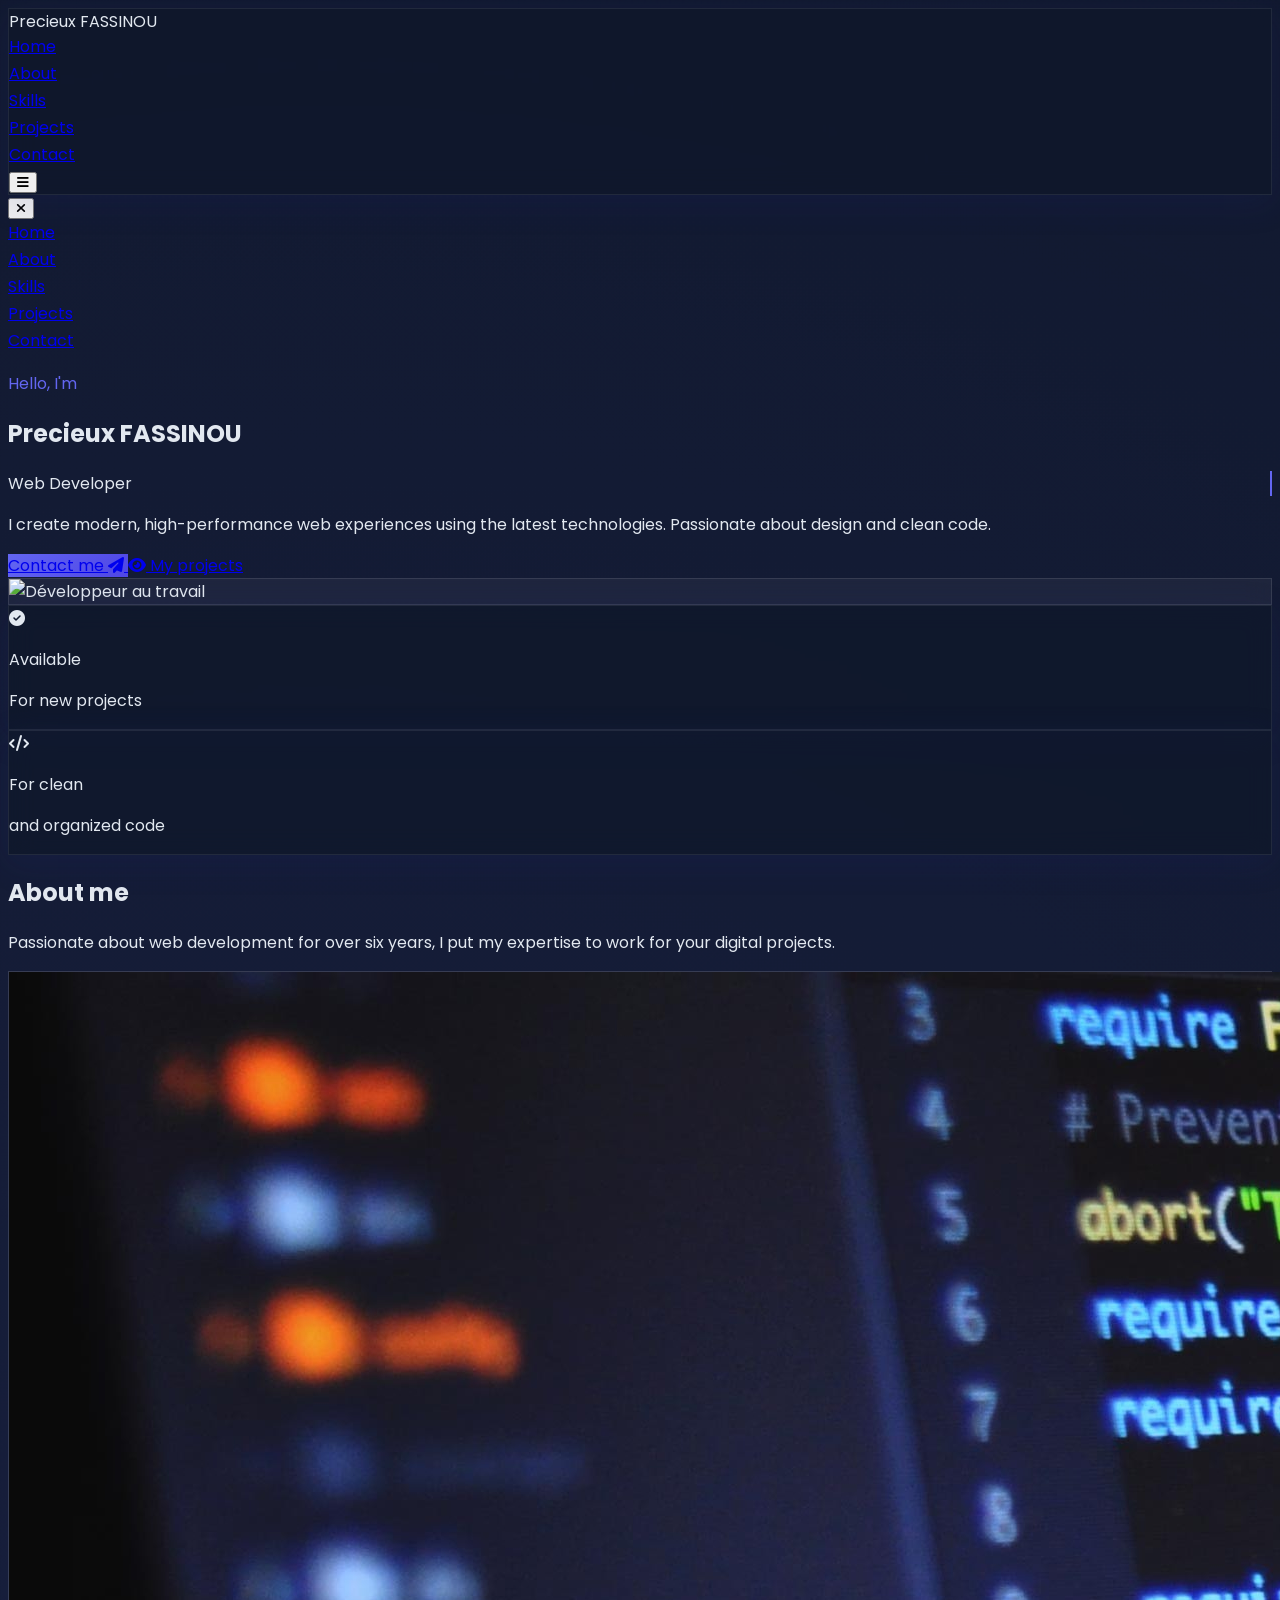
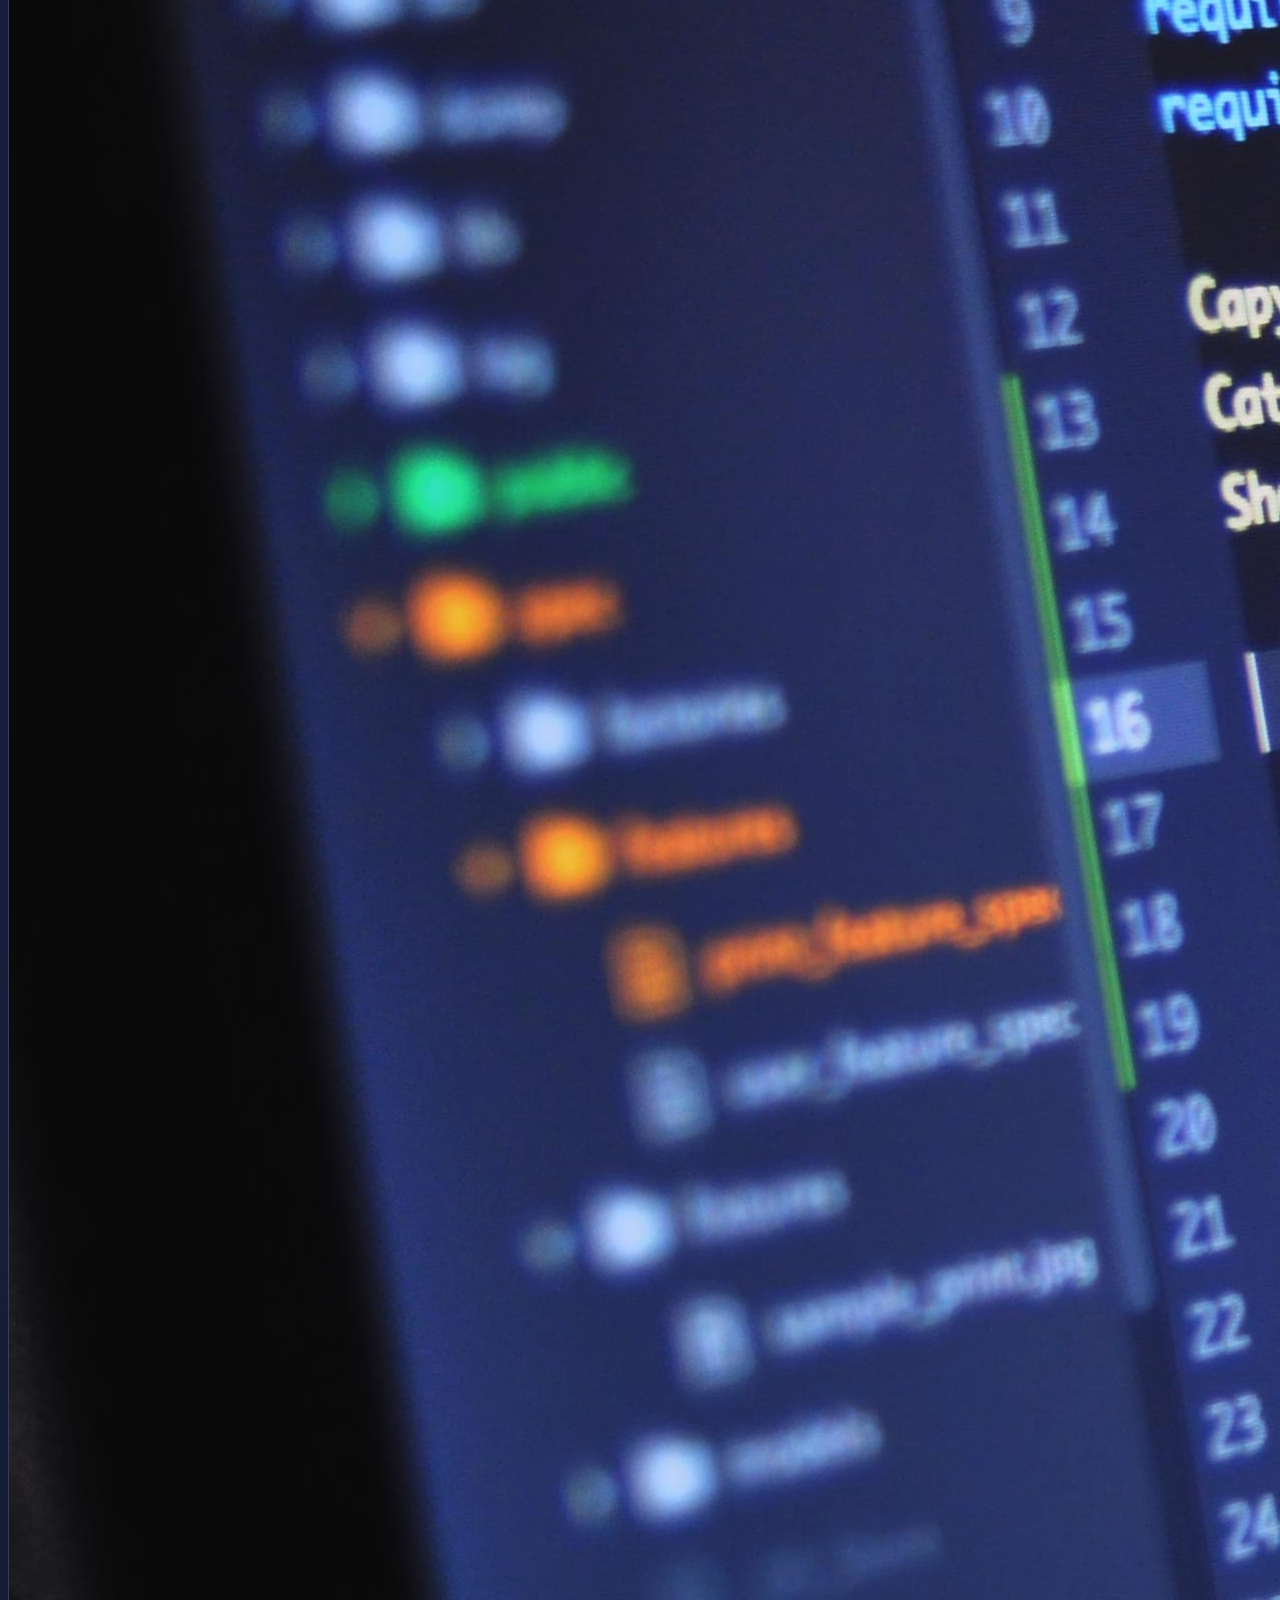
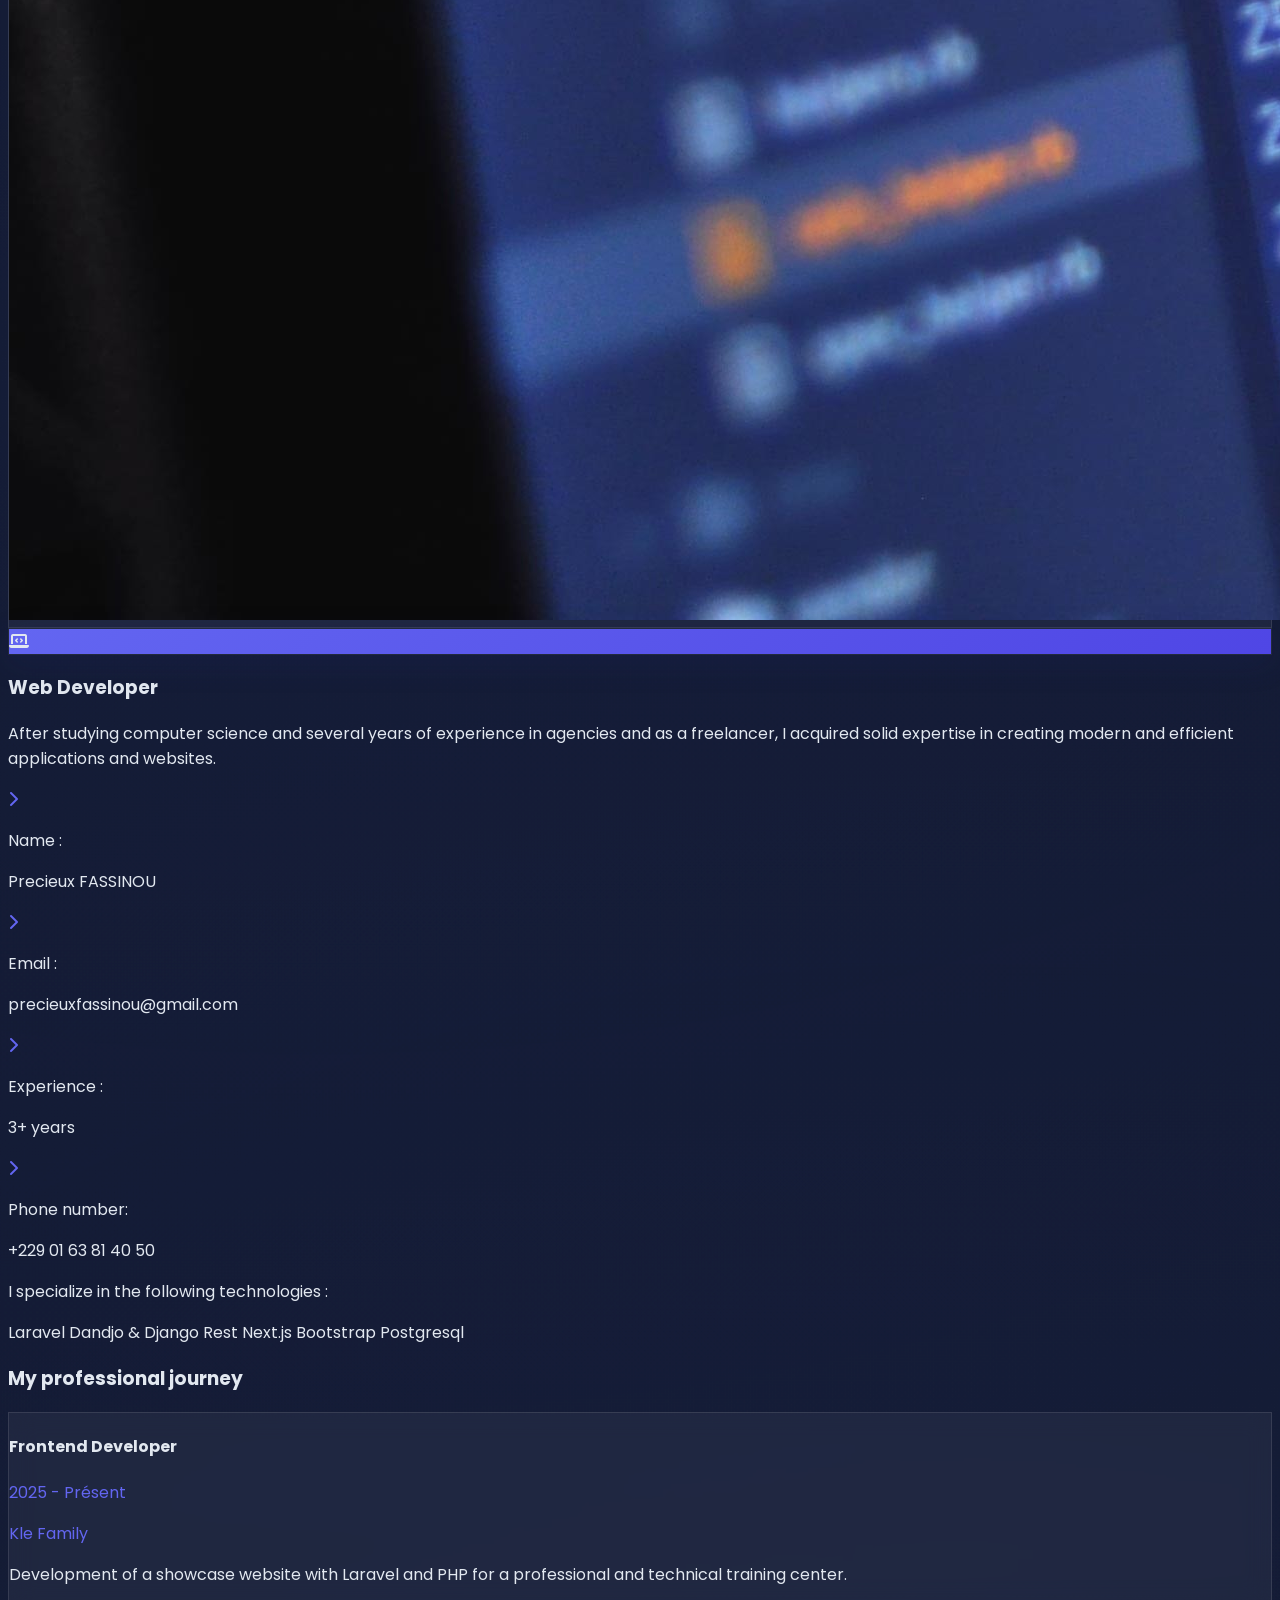
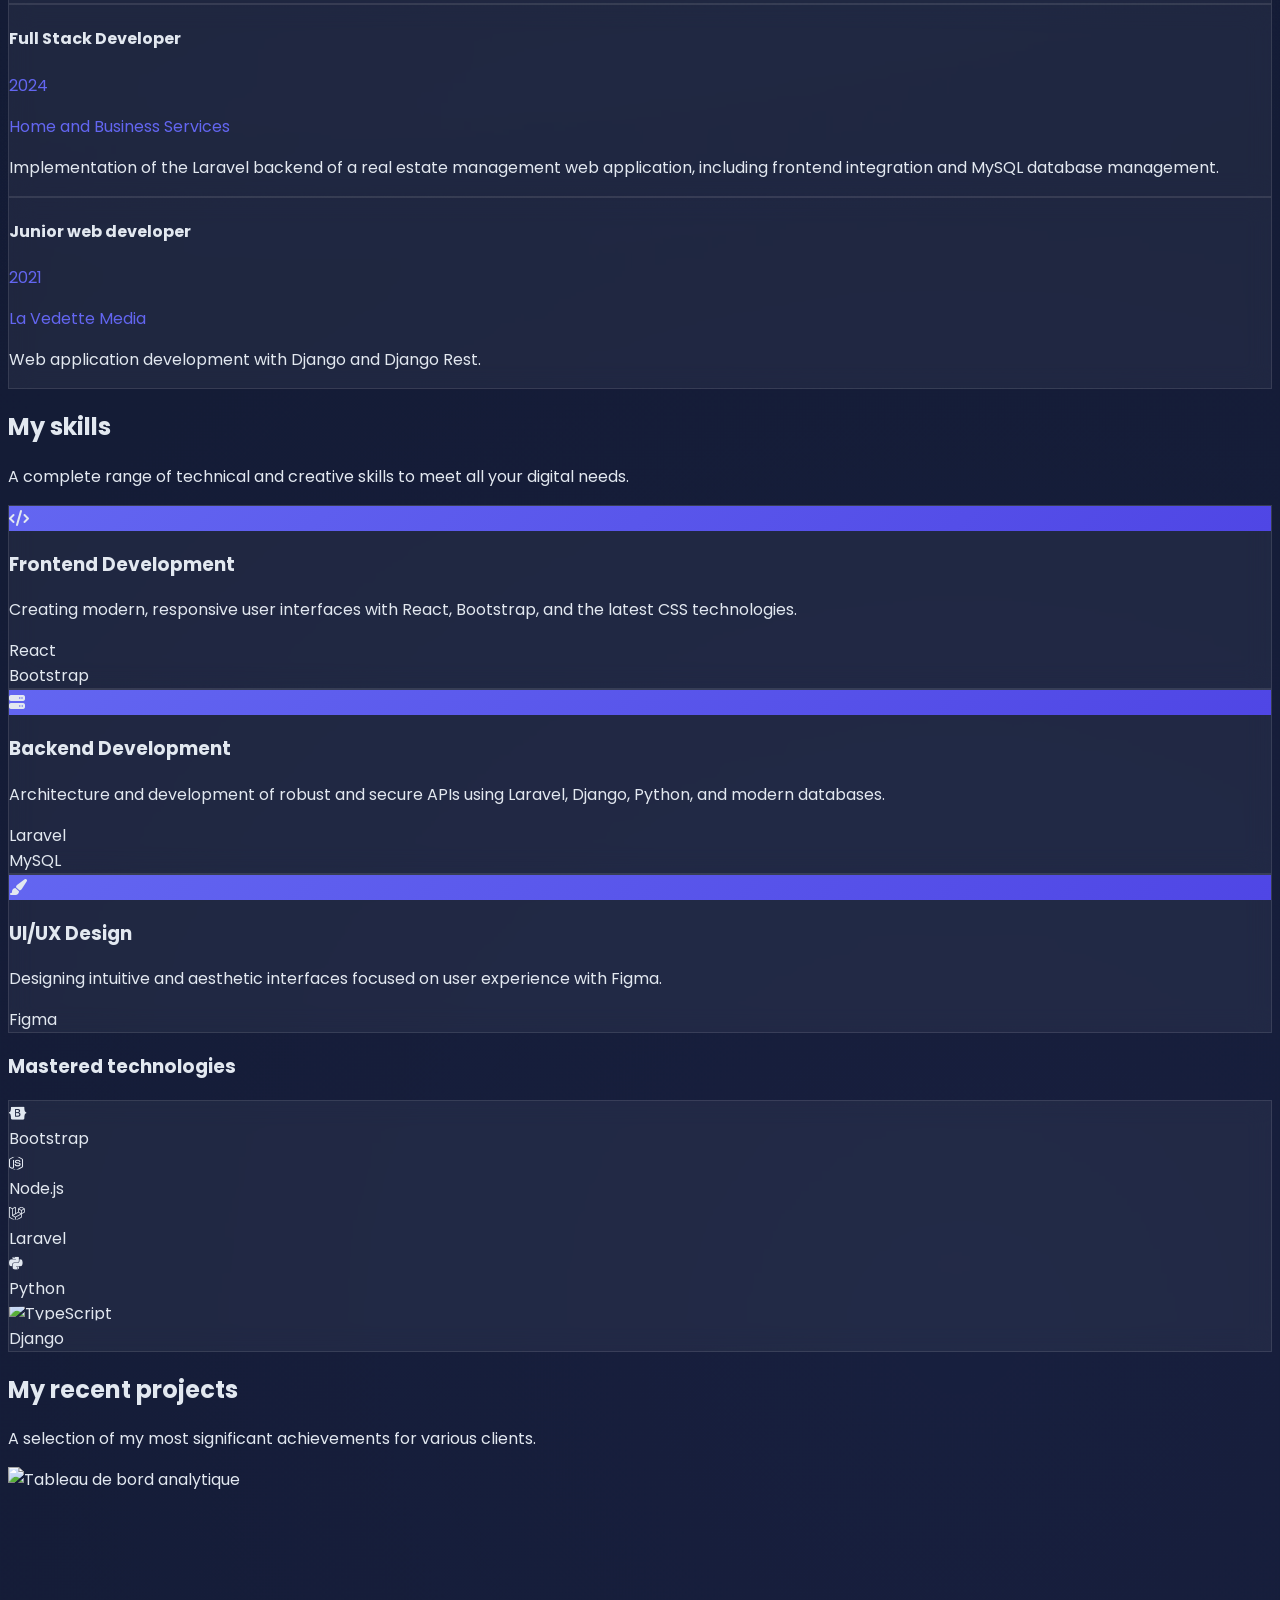
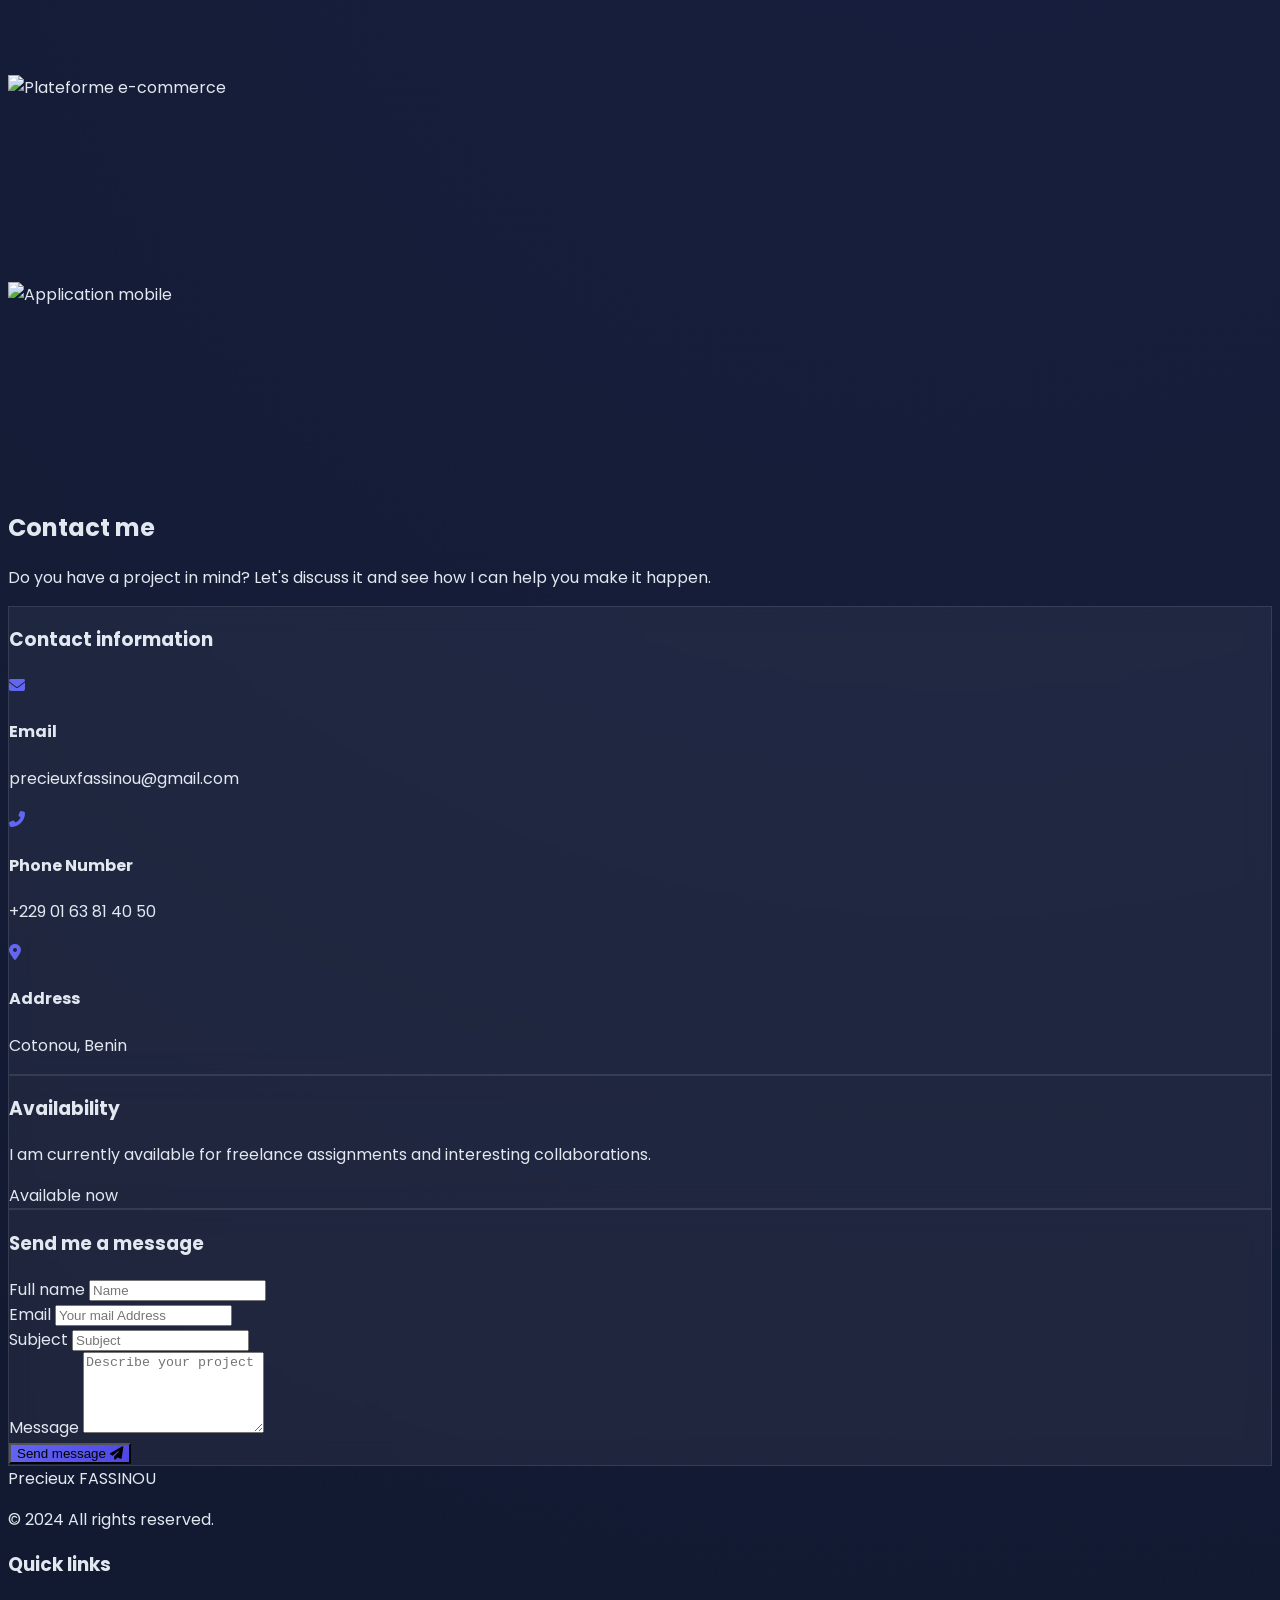
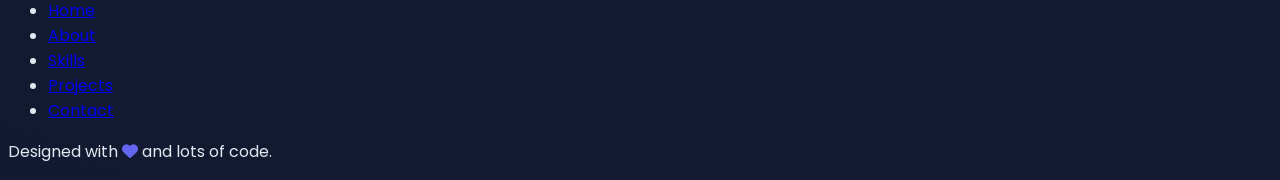
==== index.html @ 8f37247c "Update and rename portfolio.html to index.html" ====
<!DOCTYPE html>
<html lang="fr">
  <head>
    <meta charset="UTF-8" />
    <meta name="viewport" content="width=device-width, initial-scale=1.0" />
    <title>Precieux FASSINOU</title>
    <script src="https://cdn.tailwindcss.com"></script>
    <link
      rel="stylesheet"
      href="https://cdnjs.cloudflare.com/ajax/libs/font-awesome/6.4.0/css/all.min.css"
    />
    <style>
      @import url("https://fonts.googleapis.com/css2?family=Poppins:wght@300;400;500;600;700&display=swap");

      :root {
        --primary: #6366f1;
        --primary-dark: #4f46e5;
      }

      body {
        font-family: "Poppins", sans-serif;
        background-color: #0f172a;
        color: #e2e8f0;
        overflow-x: hidden;
      }

      .glass-card {
        background: rgba(15, 23, 42, 0.7);
        backdrop-filter: blur(12px);
        -webkit-backdrop-filter: blur(12px);
        border: 1px solid rgba(255, 255, 255, 0.08);
        box-shadow: 0 8px 32px 0 rgba(31, 38, 135, 0.15);
      }

      .glass-card-light {
        background: rgba(255, 255, 255, 0.05);
        backdrop-filter: blur(12px);
        -webkit-backdrop-filter: blur(12px);
        border: 1px solid rgba(255, 255, 255, 0.1);
      }

      .primary-gradient {
        background: linear-gradient(
          135deg,
          var(--primary) 0%,
          var(--primary-dark) 100%
        );
      }

      .text-primary {
        color: var(--primary);
      }

      .bg-primary {
        background-color: var(--primary);
      }

      .border-primary {
        border-color: var(--primary);
      }

      .hover\:bg-primary:hover {
        background-color: var(--primary);
      }

      .tech-bg {
        background-image: radial-gradient(
            circle at 25% 25%,
            rgba(99, 102, 241, 0.1) 0%,
            transparent 50%
          ),
          radial-gradient(
            circle at 75% 75%,
            rgba(99, 102, 241, 0.1) 0%,
            transparent 50%
          );
        background-size: 100% 100%;
      }

      .nav-link::after {
        content: "";
        display: block;
        width: 0;
        height: 2px;
        background: var(--primary);
        transition: width 0.3s;
      }

      .nav-link:hover::after {
        width: 100%;
      }

      .hexagon {
        clip-path: polygon(
          50% 0%,
          100% 25%,
          100% 75%,
          50% 100%,
          0% 75%,
          0% 25%
        );
      }

      .skill-card:hover {
        transform: translateY(-5px);
        box-shadow: 0 20px 25px -5px rgba(0, 0, 0, 0.1),
          0 10px 10px -5px rgba(0, 0, 0, 0.04);
      }

      .project-card:hover .project-overlay {
        opacity: 1;
        transform: translateY(0);
      }

      .project-overlay {
        opacity: 0;
        transform: translateY(20px);
        transition: all 0.3s ease;
      }

      .timeline-item::before {
        content: "";
        position: absolute;
        left: -32px;
        top: 0;
        width: 16px;
        height: 16px;
        border-radius: 50%;
        background: var(--primary);
        border: 3px solid #1e293b;
      }

      .timeline::before {
        content: "";
        position: absolute;
        left: -24px;
        top: 0;
        height: 100%;
        width: 2px;
        background: #334155;
      }

      .floating {
        animation: floating 6s ease-in-out infinite;
      }

      @keyframes floating {
        0%,
        100% {
          transform: translateY(0);
        }
        50% {
          transform: translateY(-15px);
        }
      }

      .typewriter {
        overflow: hidden;
        border-right: 2px solid var(--primary);
        white-space: nowrap;
        animation: typing 3.5s steps(30, end),
          blink-caret 0.75s step-end infinite;
      }

      @keyframes typing {
        from {
          width: 0;
        }
        to {
          width: 100%;
        }
      }

      @keyframes blink-caret {
        from,
        to {
          border-color: transparent;
        }
        50% {
          border-color: var(--primary);
        }
      }
    </style>
  </head>
  <body class="min-h-screen tech-bg">
    <!-- Header -->
    <header class="fixed w-full z-50">
      <nav class="glass-card py-4 px-6">
        <div class="max-w-7xl mx-auto flex justify-between items-center">
          <div class="flex items-center space-x-2">
            <span class="text-2xl font-bold text-white">Precieux FASSINOU</span>
          </div>

          <div class="hidden md:flex space-x-8">
            <a href="#home" class="nav-link text-gray-300 font-medium">Home</a>
            <a href="#about" class="nav-link text-gray-300 font-medium"
              >About</a
            >
            <a href="#skills" class="nav-link text-gray-300 font-medium"
              >Skills</a
            >
            <a href="#projects" class="nav-link text-gray-300 font-medium"
              >Projects</a
            >
            <a href="#contact" class="nav-link text-gray-300 font-medium"
              >Contact</a
            >
          </div>

          <!-- Mobile menu button -->
          <div class="md:hidden flex items-center">
            <button
              id="mobile-menu-button"
              class="text-white focus:outline-none"
            >
              <i class="fas fa-bars text-2xl"></i>
            </button>
          </div>
        </div>
      </nav>

      <!-- Mobile menu -->
      <div
        id="mobile-menu"
        class="fixed inset-y-0 right-0 w-64 bg-gray-900 z-50 transform translate-x-full transition-transform duration-300 ease-in-out md:hidden"
      >
        <div class="flex justify-end p-4">
          <button
            id="mobile-close-button"
            class="text-white focus:outline-none"
          >
            <i class="fas fa-times text-2xl"></i>
          </button>
        </div>
        <nav class="flex flex-col items-center space-y-8 py-8">
          <a href="#home" class="nav-link text-gray-300 font-medium text-xl"
            >Home</a
          >
          <a href="#about" class="nav-link text-gray-300 font-medium text-xl"
            >About</a
          >
          <a href="#skills" class="nav-link text-gray-300 font-medium text-xl"
            >Skills</a
          >
          <a href="#projects" class="nav-link text-gray-300 font-medium text-xl"
            >Projects</a
          >
          <a href="#contact" class="nav-link text-gray-300 font-medium text-xl"
            >Contact</a
          >
        </nav>
      </div>
    </header>

    <!-- Hero Section -->
    <section id="home" class="min-h-screen flex items-center pt-20 pb-16 px-6">
      <div class="max-w-7xl mx-auto grid md:grid-cols-2 gap-12 items-center">
        <div class="space-y-6 text-center md:text-left">
          <p class="text-primary font-medium">Hello, I'm</p>
          <h1
            class="text-4xl md:text-5xl lg:text-6xl font-bold text-white leading-tight"
          >
            Precieux FASSINOU
          </h1>
          <div
            class="typewriter text-2xl md:text-3xl text-gray-300 mb-6 mx-auto md:mx-0"
          >
            Web Developer
          </div>
          <p class="text-lg text-gray-400">
            I create modern, high-performance web experiences using the latest
            technologies. Passionate about design and clean code.
          </p>
          <div
            class="flex flex-wrap justify-center md:justify-start gap-4 pt-4"
          >
            <a
              href="#contact"
              class="px-8 py-3 rounded-full primary-gradient text-white font-medium shadow-lg hover:shadow-xl transition duration-300 flex items-center"
            >
              <span>Contact me</span>
              <i class="fas fa-paper-plane ml-2"></i>
            </a>
            <a
              href="#projects"
              class="px-8 py-3 rounded-full bg-transparent text-white border border-gray-600 font-medium hover:border-primary transition duration-300 flex items-center"
            >
              <i class="fas fa-eye mr-2"></i>
              <span>My projects</span>
            </a>
          </div>
        </div>

        <div class="relative hidden md:block">
          <div class="glass-card-light rounded-2xl p-4 floating">
            <img
              src="https://images.unsplash.com/photo-1571171637578-41bc2dd41cd2?ixlib=rb-4.0.3&ixid=M3wxMjA3fDB8MHxwaG90by1wYWdlfHx8fGVufDB8fHx8fA%3D%3D&auto=format&fit=crop&w=1470&q=80"
              alt="Développeur au travail"
              class="w-full h-auto rounded-xl"
            />
          </div>

          <div
            class="absolute -bottom-6 -left-6 glass-card p-4 rounded-2xl shadow-lg"
          >
            <div class="bg-gray-900/80 p-3 rounded-xl w-48">
              <div class="flex items-center space-x-2">
                <div
                  class="w-8 h-8 rounded-full bg-green-900/50 flex items-center justify-center"
                >
                  <i class="fas fa-check-circle text-green-400 text-sm"></i>
                </div>
                <div>
                  <p class="font-bold text-xs">Available</p>
                  <p class="text-xs text-gray-400">For new projects</p>
                </div>
              </div>
            </div>
          </div>

          <div
            class="absolute -top-6 -right-6 glass-card p-4 rounded-2xl shadow-lg"
          >
            <div class="bg-gray-900/80 p-3 rounded-xl w-48">
              <div class="flex items-center space-x-2">
                <div
                  class="w-8 h-8 rounded-full bg-blue-900/50 flex items-center justify-center"
                >
                  <i class="fas fa-code text-blue-400 text-sm"></i>
                </div>
                <div>
                  <p class="font-bold text-xs">For clean</p>
                  <p class="text-xs text-gray-400">and organized code</p>
                </div>
              </div>
            </div>
          </div>
        </div>
      </div>
    </section>

    <!-- About Section -->
    <section id="about" class="py-0 px-6">
      <div class="max-w-7xl mx-auto">
        <div class="text-center max-w-3xl mx-auto mb-16">
          <h2 class="text-3xl md:text-4xl font-bold text-white mb-4">
            About me
          </h2>
          <div class="w-20 h-1 primary-gradient mx-auto mb-6"></div>
          <p class="text-gray-400">
            Passionate about web development for over six years, I put my
            expertise to work for your digital projects.
          </p>
        </div>

        <div class="grid md:grid-cols-2 gap-12 items-center">
          <div class="relative">
            <div class="glass-card-light rounded-2xl overflow-hidden">
              <img
                src="withel_cover.jpeg"
                alt="Alexandre Martin"
                class="w-auto h-[700px]"
              />
            </div>

            <div
              class="absolute -bottom-6 -right-6 glass-card p-2 rounded-full"
            >
              <div class="bg-gray-900/80 p-2 rounded-full">
                <div
                  class="w-14 h-14 rounded-full primary-gradient flex items-center justify-center"
                >
                  <i class="fas fa-laptop-code text-white text-xl"></i>
                </div>
              </div>
            </div>
          </div>

          <div class="space-y-6">
            <h3 class="text-2xl font-bold text-white">Web Developer</h3>
            <p class="text-gray-400">
              After studying computer science and several years of experience in
              agencies and as a freelancer, I acquired solid expertise in
              creating modern and efficient applications and websites.
            </p>

            <div class="grid grid-cols-1 sm:grid-cols-2 gap-4 pt-4">
              <div class="flex items-start space-x-3">
                <i class="fas fa-chevron-right text-primary mt-1"></i>
                <div>
                  <p class="font-bold text-white">Name :</p>
                  <p class="text-gray-400">Precieux FASSINOU</p>
                </div>
              </div>
              <div class="flex items-start space-x-3">
                <i class="fas fa-chevron-right text-primary mt-1"></i>
                <div>
                  <p class="font-bold text-white">Email :</p>
                  <p class="text-gray-400">precieuxfassinou@gmail.com</p>
                </div>
              </div>
              <div class="flex items-start space-x-3">
                <i class="fas fa-chevron-right text-primary mt-1"></i>
                <div>
                  <p class="font-bold text-white">Experience :</p>
                  <p class="text-gray-400">3+ years</p>
                </div>
              </div>
              <div class="flex items-start space-x-3">
                <i class="fas fa-chevron-right text-primary mt-1"></i>
                <div>
                  <p class="font-bold text-white">Phone number:</p>
                  <p class="text-gray-400">+229 01 63 81 40 50</p>
                </div>
              </div>
            </div>

            <div class="pt-6">
              <p class="text-gray-400 mb-4">
                I specialize in the following technologies :
              </p>
              <div class="flex flex-wrap gap-2">
                <span
                  class="px-3 py-1 rounded-full bg-gray-800 text-sm text-gray-300"
                  >Laravel</span
                >
                <span
                  class="px-3 py-1 rounded-full bg-gray-800 text-sm text-gray-300"
                  >Dandjo & Django Rest</span
                >
                <span
                  class="px-3 py-1 rounded-full bg-gray-800 text-sm text-gray-300"
                  >Next.js</span
                >
                <span
                  class="px-3 py-1 rounded-full bg-gray-800 text-sm text-gray-300"
                  >Bootstrap</span
                >
                <span
                  class="px-3 py-1 rounded-full bg-gray-800 text-sm text-gray-300"
                  >Postgresql</span
                >
              </div>
            </div>
          </div>
        </div>

        <!-- Experience Timeline -->
        <div class="mt-20">
          <h3 class="text-2xl font-bold text-white mb-8 text-center">
            My professional journey
          </h3>

          <div class="relative max-w-3xl mx-auto">
            <div class="space-y-8 timeline">
              <!-- Experience 1 -->
              <div class="relative pl-12 timeline-item">
                <div class="glass-card-light p-6 rounded-xl">
                  <div
                    class="flex flex-col sm:flex-row justify-between items-start sm:items-center mb-2"
                  >
                    <h4 class="font-bold text-white">Frontend Developer</h4>
                    <span
                      class="px-2 py-1 rounded-full bg-primary/10 text-primary text-xs font-bold mt-2 sm:mt-0"
                      >2025 - Présent</span
                    >
                  </div>
                  <p class="text-sm text-primary mb-2">Kle Family</p>
                  <p class="text-gray-400 text-sm">
                    Development of a showcase website with Laravel and PHP for a
                    professional and technical training center.
                  </p>
                </div>
              </div>

              <!-- Experience 2 -->
              <div class="relative pl-12 timeline-item">
                <div class="glass-card-light p-6 rounded-xl">
                  <div
                    class="flex flex-col sm:flex-row justify-between items-start sm:items-center mb-2"
                  >
                    <h4 class="font-bold text-white">Full Stack Developer</h4>
                    <span
                      class="px-2 py-1 rounded-full bg-primary/10 text-primary text-xs font-bold mt-2 sm:mt-0"
                      >2024</span
                    >
                  </div>
                  <p class="text-sm text-primary mb-2">
                    Home and Business Services
                  </p>
                  <p class="text-gray-400 text-sm">
                    Implementation of the Laravel backend of a real estate
                    management web application, including frontend integration
                    and MySQL database management.
                  </p>
                </div>
              </div>

              <!-- Experience 3 -->
              <div class="relative pl-12 timeline-item">
                <div class="glass-card-light p-6 rounded-xl">
                  <div
                    class="flex flex-col sm:flex-row justify-between items-start sm:items-center mb-2"
                  >
                    <h4 class="font-bold text-white">Junior web developer</h4>
                    <span
                      class="px-2 py-1 rounded-full bg-primary/10 text-primary text-xs font-bold mt-2 sm:mt-0"
                      >2021</span
                    >
                  </div>
                  <p class="text-sm text-primary mb-2">La Vedette Media</p>
                  <p class="text-gray-400 text-sm">
                    Web application development with Django and Django Rest.
                  </p>
                </div>
              </div>
            </div>
          </div>
        </div>
      </div>
    </section>

    <!-- Skills Section -->
    <section id="skills" class="py-20 px-6 bg-gray-900/50">
      <div class="max-w-7xl mx-auto">
        <div class="text-center max-w-3xl mx-auto mb-16">
          <h2 class="text-3xl md:text-4xl font-bold text-white mb-4">
            My skills
          </h2>
          <div class="w-20 h-1 primary-gradient mx-auto mb-6"></div>
          <p class="text-gray-400">
            A complete range of technical and creative skills to meet all your
            digital needs.
          </p>
        </div>

        <div class="grid grid-cols-1 md:grid-cols-2 lg:grid-cols-3 gap-8">
          <!-- Skill 1 -->
          <div
            class="glass-card-light p-8 rounded-2xl hover:shadow-xl transition duration-300 skill-card"
          >
            <div
              class="w-14 h-14 rounded-xl primary-gradient flex items-center justify-center mb-6"
            >
              <i class="fas fa-code text-white text-xl"></i>
            </div>
            <h3 class="text-xl font-bold text-white mb-3">
              Frontend Development
            </h3>
            <p class="text-gray-400">
              Creating modern, responsive user interfaces with React, Bootstrap,
              and the latest CSS technologies.
            </p>
            <div class="mt-6">
              <div class="flex justify-between mb-1">
                <span class="text-sm text-gray-300">React</span>
                <span class="text-sm text-gray-400"></span>
              </div>
              <div class="w-full bg-gray-800 rounded-full h-2">
                <div
                  class="bg-primary h-2 rounded-full"
                  style="width: 95%"
                ></div>
              </div>
            </div>
            <div class="mt-4">
              <div class="flex justify-between mb-1">
                <span class="text-sm text-gray-300">Bootstrap</span>
                <span class="text-sm text-gray-400"></span>
              </div>
              <div class="w-full bg-gray-800 rounded-full h-2">
                <div
                  class="bg-primary h-2 rounded-full"
                  style="width: 100%"
                ></div>
              </div>
            </div>
          </div>

          <!-- Skill 2 -->
          <div
            class="glass-card-light p-8 rounded-2xl hover:shadow-xl transition duration-300 skill-card"
          >
            <div
              class="w-14 h-14 rounded-xl primary-gradient flex items-center justify-center mb-6"
            >
              <i class="fas fa-server text-white text-xl"></i>
            </div>
            <h3 class="text-xl font-bold text-white mb-3">
              Backend Development
            </h3>
            <p class="text-gray-400">
              Architecture and development of robust and secure APIs using
              Laravel, Django, Python, and modern databases.
            </p>
            <div class="mt-6">
              <div class="flex justify-between mb-1">
                <span class="text-sm text-gray-300">Laravel</span>
                <span class="text-sm text-gray-400"></span>
              </div>
              <div class="w-full bg-gray-800 rounded-full h-2">
                <div
                  class="bg-primary h-2 rounded-full"
                  style="width: 100%"
                ></div>
              </div>
            </div>
            <div class="mt-4">
              <div class="flex justify-between mb-1">
                <span class="text-sm text-gray-300">MySQL</span>
                <span class="text-sm text-gray-400"></span>
              </div>
              <div class="w-full bg-gray-800 rounded-full h-2">
                <div
                  class="bg-primary h-2 rounded-full"
                  style="width: 90%"
                ></div>
              </div>
            </div>
          </div>

          <!-- Skill 3 -->
          <div
            class="glass-card-light p-8 rounded-2xl hover:shadow-xl transition duration-300 skill-card"
          >
            <div
              class="w-14 h-14 rounded-xl primary-gradient flex items-center justify-center mb-6"
            >
              <i class="fas fa-paint-brush text-white text-xl"></i>
            </div>
            <h3 class="text-xl font-bold text-white mb-3">UI/UX Design</h3>
            <p class="text-gray-400">
              Designing intuitive and aesthetic interfaces focused on user
              experience with Figma.
            </p>
            <div class="mt-6">
              <div class="flex justify-between mb-1">
                <span class="text-sm text-gray-300">Figma</span>
                <span class="text-sm text-gray-400"></span>
              </div>
              <div class="w-full bg-gray-800 rounded-full h-2">
                <div
                  class="bg-primary h-2 rounded-full"
                  style="width: 92%"
                ></div>
              </div>
            </div>
          </div>
        </div>

        <!-- Technologies -->
        <div class="mt-16">
          <h3 class="text-2xl font-bold text-white mb-8 text-center">
            Mastered technologies
          </h3>

          <div class="glass-card-light rounded-2xl p-8 ">
            <div class="grid grid-cols-3 sm:grid-cols-4 md:grid-cols-5 gap-6">
              <!-- Tech 1 -->
              <div class="flex flex-col items-center group">
                <div
                  class="w-16 h-16 hexagon bg-gray-800 flex items-center justify-center group-hover:bg-primary transition duration-300"
                >
                  <i class="fab fa-bootstrap text-3xl text-white"></i>
                </div>
                <span class="mt-2 text-sm text-gray-300">Bootstrap</span>
              </div>

              <!-- Tech 2 -->

              <!-- Tech 3 -->
              <div class="flex flex-col items-center group">
                <div
                  class="w-16 h-16 hexagon bg-gray-800 flex items-center justify-center group-hover:bg-primary transition duration-300"
                >
                  <i class="fab fa-node-js text-3xl text-white"></i>
                </div>
                <span class="mt-2 text-sm text-gray-300">Node.js</span>
              </div>

              <!-- Tech 4 -->
              <div class="flex flex-col items-center group">
                <div
                  class="w-16 h-16 hexagon bg-gray-800 flex items-center justify-center group-hover:bg-primary transition duration-300"
                >
                  <i class="fab fa-laravel text-3xl text-white"></i>
                </div>
                <span class="mt-2 text-sm text-gray-300">Laravel</span>
              </div>

              <!-- Tech 5 -->
              <div class="flex flex-col items-center group">
                <div
                  class="w-16 h-16 hexagon bg-gray-800 flex items-center justify-center group-hover:bg-primary transition duration-300"
                >
                  <i class="fab fa-python text-3xl text-white"></i>
                </div>
                <span class="mt-2 text-sm text-gray-300">Python</span>
              </div>

              <!-- Tech 6 -->
              <div class="flex flex-col items-center group">
                <div
                  class="w-16 h-16 hexagon bg-gray-800 flex items-center justify-center group-hover:bg-primary transition duration-300"
                >
                  <img
                    src="https://cdn.worldvectorlogo.com/logos/django.svg"
                    class="w-8 h-8"
                    alt="TypeScript"
                  />
                </div>
                <span class="mt-2 text-sm text-gray-300">Django</span>
              </div>
            </div>
          </div>
        </div>
      </div>
    </section>

    <!-- Projects Section -->
    <section id="projects" class="py-20 px-6">
      <div class="max-w-7xl mx-auto">
        <div class="text-center max-w-3xl mx-auto mb-16">
          <h2 class="text-3xl md:text-4xl font-bold text-white mb-4">
            My recent projects
          </h2>
          <div class="w-20 h-1 primary-gradient mx-auto mb-6"></div>
          <p class="text-gray-400">
            A selection of my most significant achievements for various clients.
          </p>
        </div>

        <div class="grid grid-cols-1 md:grid-cols-2 lg:grid-cols-3 gap-8">
          <!-- Project 1 -->
          <div class="relative project-card rounded-2xl overflow-hidden">
            <img
              src="https://images.unsplash.com/photo-1551288049-bebda4e38f71?ixlib=rb-4.0.3&ixid=M3wxMjA3fDB8MHxwaG90by1wYWdlfHx8fGVufDB8fHx8fA%3D%3D&auto=format&fit=crop&w=1470&q=80"
              alt="Tableau de bord analytique"
              class="w-full h-64 object-cover"
            />
            <div
              class="project-overlay absolute inset-0 bg-gray-900/90 p-6 flex flex-col justify-end"
            >
              <span class="text-primary text-sm font-medium"
                >Application Web</span
              >
              <h3 class="text-xl font-bold text-white mb-2">
                Tableau de bord analytique
              </h3>
              <p class="text-gray-300 text-sm mb-4">
                Solution complète de visualisation de données pour une startup
                FinTech.
              </p>
              <div class="flex flex-wrap gap-2">
                <span
                  class="px-2 py-1 rounded-full bg-gray-800 text-xs text-gray-300"
                  >React</span
                >
                <span
                  class="px-2 py-1 rounded-full bg-gray-800 text-xs text-gray-300"
                  >D3.js</span
                >
                <span
                  class="px-2 py-1 rounded-full bg-gray-800 text-xs text-gray-300"
                  >Node.js</span
                >
              </div>
              <div class="mt-4 flex space-x-4">
                <a
                  href="#"
                  class="text-gray-300 hover:text-primary transition duration-300"
                >
                  <i class="fas fa-link"></i>
                </a>
                <a
                  href="#"
                  class="text-gray-300 hover:text-primary transition duration-300"
                >
                  <i class="fab fa-github"></i>
                </a>
              </div>
            </div>
          </div>

          <!-- Project 2 -->
          <div class="relative project-card rounded-2xl overflow-hidden">
            <img
              src="https://images.unsplash.com/photo-1551434678-e076c223a692?ixlib=rb-4.0.3&ixid=M3wxMjA3fDB8MHxwaG90by1wYWdlfHx8fGVufDB8MHxwaG90by1wYWdlfHx8fA%3D%3D&auto=format&fit=crop&w=1470&q=80"
              alt="Plateforme e-commerce"
              class="w-full h-64 object-cover"
            />
            <div
              class="project-overlay absolute inset-0 bg-gray-900/90 p-6 flex flex-col justify-end"
            >
              <span class="text-primary text-sm font-medium">E-commerce</span>
              <h3 class="text-xl font-bold text-white mb-2">
                Boutique en ligne premium
              </h3>
              <p class="text-gray-300 text-sm mb-4">
                Plateforme e-commerce sur mesure pour une marque de luxe avec
                paiements sécurisés.
              </p>
              <div class="flex flex-wrap gap-2">
                <span
                  class="px-2 py-1 rounded-full bg-gray-800 text-xs text-gray-300"
                  >Vue.js</span
                >
                <span
                  class="px-2 py-1 rounded-full bg-gray-800 text-xs text-gray-300"
                  >Laravel</span
                >
                <span
                  class="px-2 py-1 rounded-full bg-gray-800 text-xs text-gray-300"
                  >Stripe</span
                >
              </div>
              <div class="mt-4 flex space-x-4">
                <a
                  href="#"
                  class="text-gray-300 hover:text-primary transition duration-300"
                >
                  <i class="fas fa-link"></i>
                </a>
                <a
                  href="#"
                  class="text-gray-300 hover:text-primary transition duration-300"
                >
                  <i class="fab fa-github"></i>
                </a>
              </div>
            </div>
          </div>

          <!-- Project 3 -->
          <div class="relative project-card rounded-2xl overflow-hidden">
            <img
              src="https://images.unsplash.com/photo-1499951360447-b19be8fe80f5?ixlib=rb-4.0.3&ixid=M3wxMjA3fDB8MHxwaG90by1wYWdlfHx8fGVufDB8fHx8fA%3D%3D&auto=format&fit=crop&w=1470&q=80"
              alt="Application mobile"
              class="w-full h-64 object-cover"
            />
            <div
              class="project-overlay absolute inset-0 bg-gray-900/90 p-6 flex flex-col justify-end"
            >
              <span class="text-primary text-sm font-medium">Mobile</span>
              <h3 class="text-xl font-bold text-white mb-2">
                Application de fitness
              </h3>
              <p class="text-gray-300 text-sm mb-4">
                Application mobile cross-platform avec suivi d'activité et
                coaching personnalisé.
              </p>
              <div class="flex flex-wrap gap-2">
                <span
                  class="px-2 py-1 rounded-full bg-gray-800 text-xs text-gray-300"
                  >React Native</span
                >
                <span
                  class="px-2 py-1 rounded-full bg-gray-800 text-xs text-gray-300"
                  >Firebase</span
                >
                <span
                  class="px-2 py-1 rounded-full bg-gray-800 text-xs text-gray-300"
                  >Redux</span
                >
              </div>
              <div class="mt-4 flex space-x-4">
                <a
                  href="#"
                  class="text-gray-300 hover:text-primary transition duration-300"
                >
                  <i class="fas fa-link"></i>
                </a>
                <a
                  href="#"
                  class="text-gray-300 hover:text-primary transition duration-300"
                >
                  <i class="fab fa-github"></i>
                </a>
              </div>
            </div>
          </div>
        </div>
      </div>
    </section>

    <!-- Contact Section -->
    <section id="contact" class="py-20 px-6 bg-gray-900/50">
      <div class="max-w-7xl mx-auto">
        <div class="text-center max-w-3xl mx-auto mb-16">
          <h2 class="text-3xl md:text-4xl font-bold text-white mb-4">
            Contact me
          </h2>
          <div class="w-20 h-1 primary-gradient mx-auto mb-6"></div>
          <p class="text-gray-400">
            Do you have a project in mind? Let's discuss it and see how I can
            help you make it happen.
          </p>
        </div>

        <div class="grid grid-cols-1 md:grid-cols-2 gap-12">
          <div class="space-y-8">
            <div class="glass-card-light p-8 rounded-2xl">
              <h3 class="text-xl font-bold text-white mb-6">
                Contact information
              </h3>

              <div class="space-y-6">
                <div class="flex items-start space-x-4">
                  <div
                    class="w-12 h-12 rounded-full bg-primary/10 flex items-center justify-center"
                  >
                    <i class="fas fa-envelope text-primary"></i>
                  </div>
                  <div>
                    <h4 class="font-bold text-white">Email</h4>
                    <p class="text-gray-400">precieuxfassinou@gmail.com</p>
                  </div>
                </div>

                <div class="flex items-start space-x-4">
                  <div
                    class="w-12 h-12 rounded-full bg-primary/10 flex items-center justify-center"
                  >
                    <i class="fas fa-phone-alt text-primary"></i>
                  </div>
                  <div>
                    <h4 class="font-bold text-white">Phone Number</h4>
                    <p class="text-gray-400">+229 01 63 81 40 50</p>
                  </div>
                </div>

                <div class="flex items-start space-x-4">
                  <div
                    class="w-12 h-12 rounded-full bg-primary/10 flex items-center justify-center"
                  >
                    <i class="fas fa-map-marker-alt text-primary"></i>
                  </div>
                  <div>
                    <h4 class="font-bold text-white">Address</h4>
                    <p class="text-gray-400">Cotonou, Benin</p>
                  </div>
                </div>
              </div>
            </div>

            <div class="glass-card-light p-8 rounded-2xl">
              <h3 class="text-xl font-bold text-white mb-6">Availability</h3>
              <p class="text-gray-400 mb-6">
                I am currently available for freelance assignments and
                interesting collaborations.
              </p>
              <div class="flex items-center space-x-3">
                <div
                  class="w-3 h-3 rounded-full bg-green-400 animate-pulse"
                ></div>
                <span class="text-green-400 font-medium">Available now</span>
              </div>
            </div>
          </div>

          <div class="glass-card-light p-8 rounded-2xl">
            <h3 class="text-xl font-bold text-white mb-6">Send me a message</h3>

            <form class="space-y-6">
              <div class="grid grid-cols-1 sm:grid-cols-2 gap-6">
                <div>
                  <label
                    for="name"
                    class="block text-sm font-medium text-gray-300 mb-2"
                    >Full name</label
                  >
                  <input
                    type="text"
                    id="name"
                    class="w-full px-4 py-3 rounded-lg bg-gray-800 border border-gray-700 focus:border-primary focus:outline-none text-white transition duration-300"
                    placeholder="Name"
                  />
                </div>
                <div>
                  <label
                    for="email"
                    class="block text-sm font-medium text-gray-300 mb-2"
                    >Email</label
                  >
                  <input
                    type="email"
                    id="email"
                    class="w-full px-4 py-3 rounded-lg bg-gray-800 border border-gray-700 focus:border-primary focus:outline-none text-white transition duration-300"
                    placeholder="Your mail Address"
                  />
                </div>
              </div>

              <div>
                <label
                  for="subject"
                  class="block text-sm font-medium text-gray-300 mb-2"
                  >Subject</label
                >
                <input
                  type="text"
                  id="subject"
                  class="w-full px-4 py-3 rounded-lg bg-gray-800 border border-gray-700 focus:border-primary focus:outline-none text-white transition duration-300"
                  placeholder="Subject"
                />
              </div>

              <div>
                <label
                  for="message"
                  class="block text-sm font-medium text-gray-300 mb-2"
                  >Message</label
                >
                <textarea
                  id="message"
                  rows="5"
                  class="w-full px-4 py-3 rounded-lg bg-gray-800 border border-gray-700 focus:border-primary focus:outline-none text-white transition duration-300"
                  placeholder="Describe your project"
                ></textarea>
              </div>

              <button
                type="submit"
                class="w-full px-6 py-3 rounded-full primary-gradient text-white font-medium shadow-lg hover:shadow-xl transition duration-300 flex items-center justify-center"
              >
                <span>Send message</span>
                <i class="fas fa-paper-plane ml-2"></i>
              </button>
            </form>
          </div>
        </div>
      </div>
    </section>

    <!-- Footer -->
    <footer class="bg-gray-900 text-gray-400 py-12 px-6">
        <div class="w-full px-6 max-w-6xl mx-auto">
          <div class="flex flex-col md:flex-row md:space-x-32 space-y-12 md:space-y-0 justify-center items-center md:items-start">
            <!-- Colonne 1 -->
            <div class="text-center md:text-left">
              <div class="flex items-center justify-center md:justify-start space-x-2 mb-6">
                <span class="text-2xl font-bold text-white">Precieux FASSINOU</span>
              </div>
              <p>© 2024 All rights reserved.</p>
            </div>
      
            <!-- Colonne 2 -->
            <div class="text-center md:text-left">
              <h3 class="text-white font-bold text-lg mb-6">Quick links</h3>
              <ul class="space-y-3">
                <li><a href="#home" class="hover:text-primary transition duration-300">Home</a></li>
                <li><a href="#about" class="hover:text-primary transition duration-300">About</a></li>
                <li><a href="#skills" class="hover:text-primary transition duration-300">Skills</a></li>
                <li><a href="#projects" class="hover:text-primary transition duration-300">Projects</a></li>
                <li><a href="#contact" class="hover:text-primary transition duration-300">Contact</a></li>
              </ul>
            </div>
          </div>
        </div>
      
        <div class="border-t border-gray-800 mt-12 pt-8 text-center">
          <p class="text-sm text-gray-500">
            Designed with <i class="fas fa-heart text-primary"></i> and lots of code.
          </p>
        </div>
      </footer>
      
      
      
      

    <script>
      // Animation for elements when they come into view
      document.addEventListener("DOMContentLoaded", function () {
        const animateElements = document.querySelectorAll(
          ".project-card, .skill-card, .timeline-item"
        );

        const observer = new IntersectionObserver(
          (entries) => {
            entries.forEach((entry) => {
              if (entry.isIntersecting) {
                entry.target.style.opacity = "1";
                entry.target.style.transform = "translateY(0)";
              }
            });
          },
          { threshold: 0.1 }
        );

        animateElements.forEach((el) => {
          el.style.opacity = "0";
          el.style.transform = "translateY(20px)";
          el.style.transition = "all 0.5s ease";
          observer.observe(el);
        });

        // Smooth scrolling for navigation links
        document.querySelectorAll('a[href^="#"]').forEach((anchor) => {
          anchor.addEventListener("click", function (e) {
            e.preventDefault();

            document.querySelector(this.getAttribute("href")).scrollIntoView({
              behavior: "smooth",
            });
          });
        });

        // Toggle mobile menu
        const mobileMenuButton = document.querySelector("#mobile-menu-button");
        const mobileCloseButton = document.querySelector(
          "#mobile-close-button"
        );
        const mobileMenu = document.querySelector("#mobile-menu");

        mobileMenuButton.addEventListener("click", () => {
          mobileMenu.classList.toggle("translate-x-full");
          document.body.classList.toggle("overflow-hidden");
        });

        mobileCloseButton.addEventListener("click", () => {
          mobileMenu.classList.add("translate-x-full");
          document.body.classList.remove("overflow-hidden");
        });

        // Close mobile menu when clicking on a link
        const mobileLinks = document.querySelectorAll("#mobile-menu a");
        mobileLinks.forEach((link) => {
          link.addEventListener("click", () => {
            mobileMenu.classList.add("translate-x-full");
            document.body.classList.remove("overflow-hidden");
          });
        });
      });
    </script>
  </body>
</html>
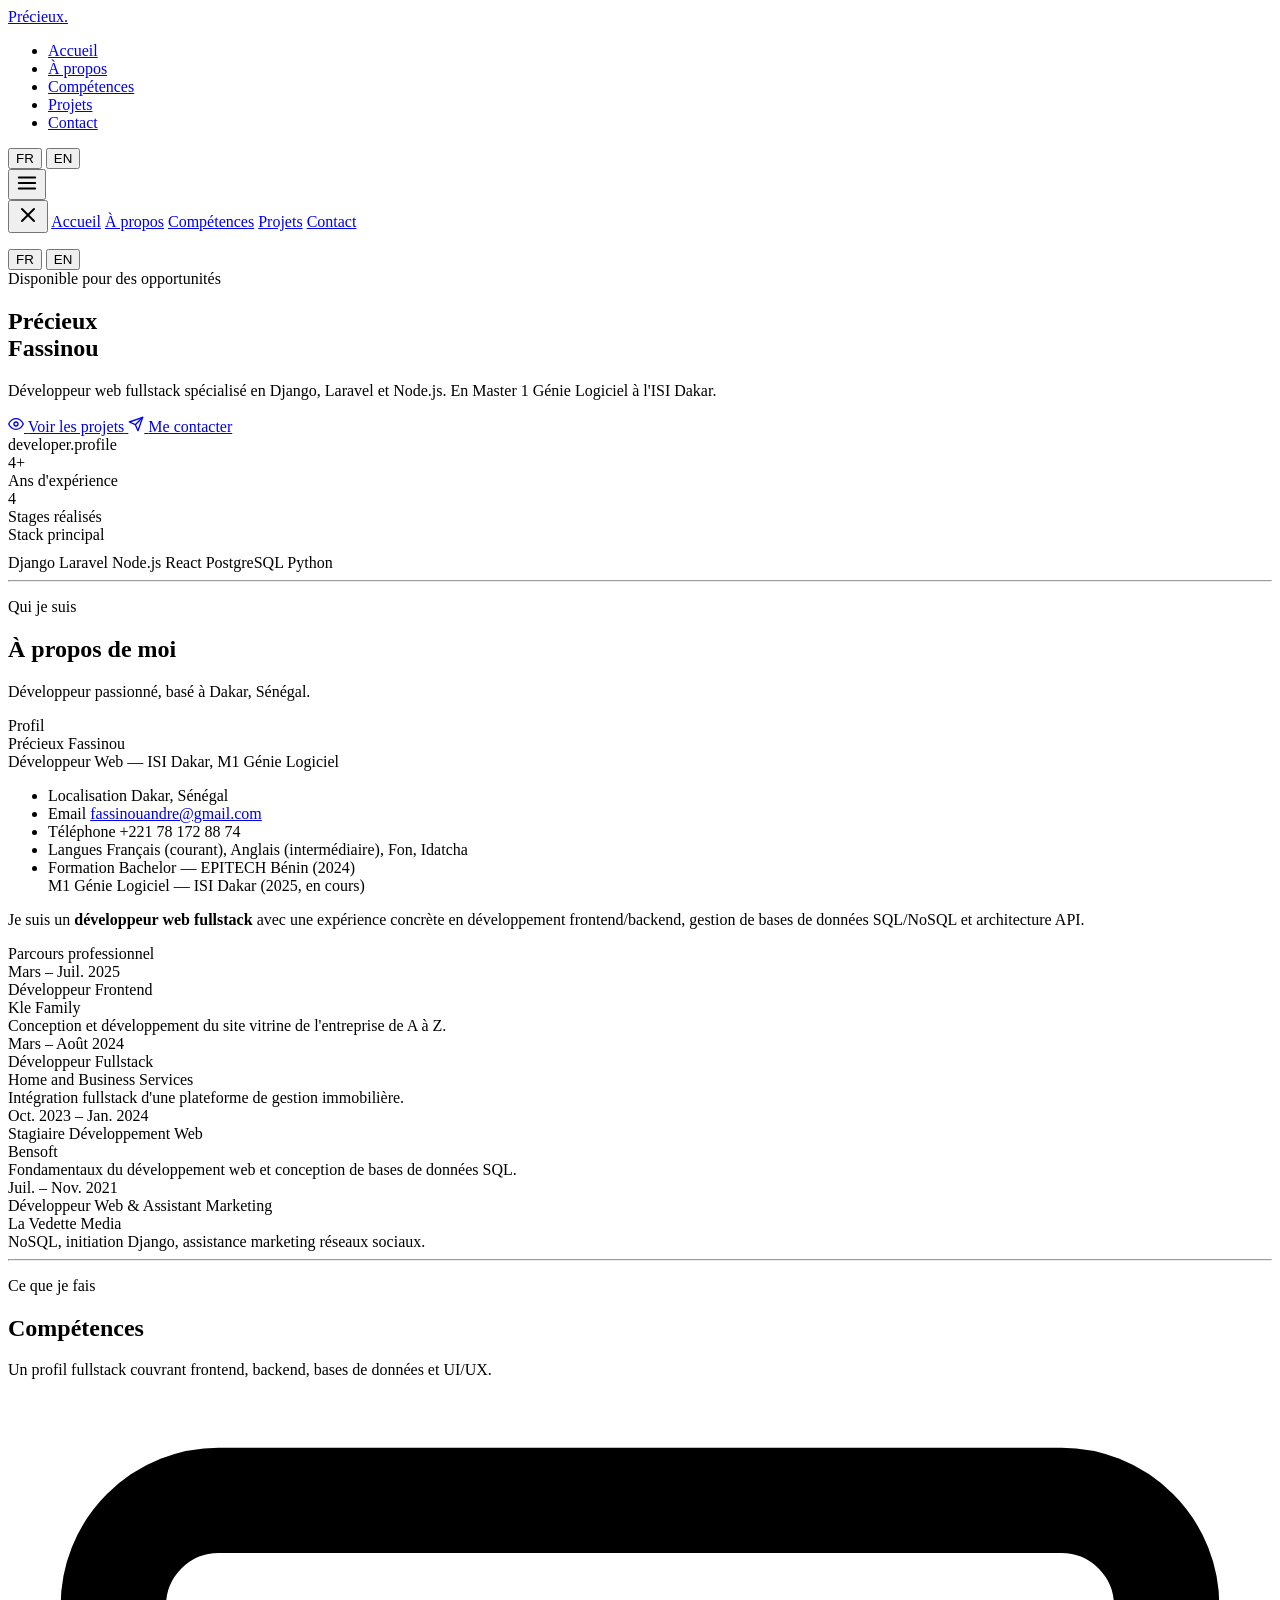
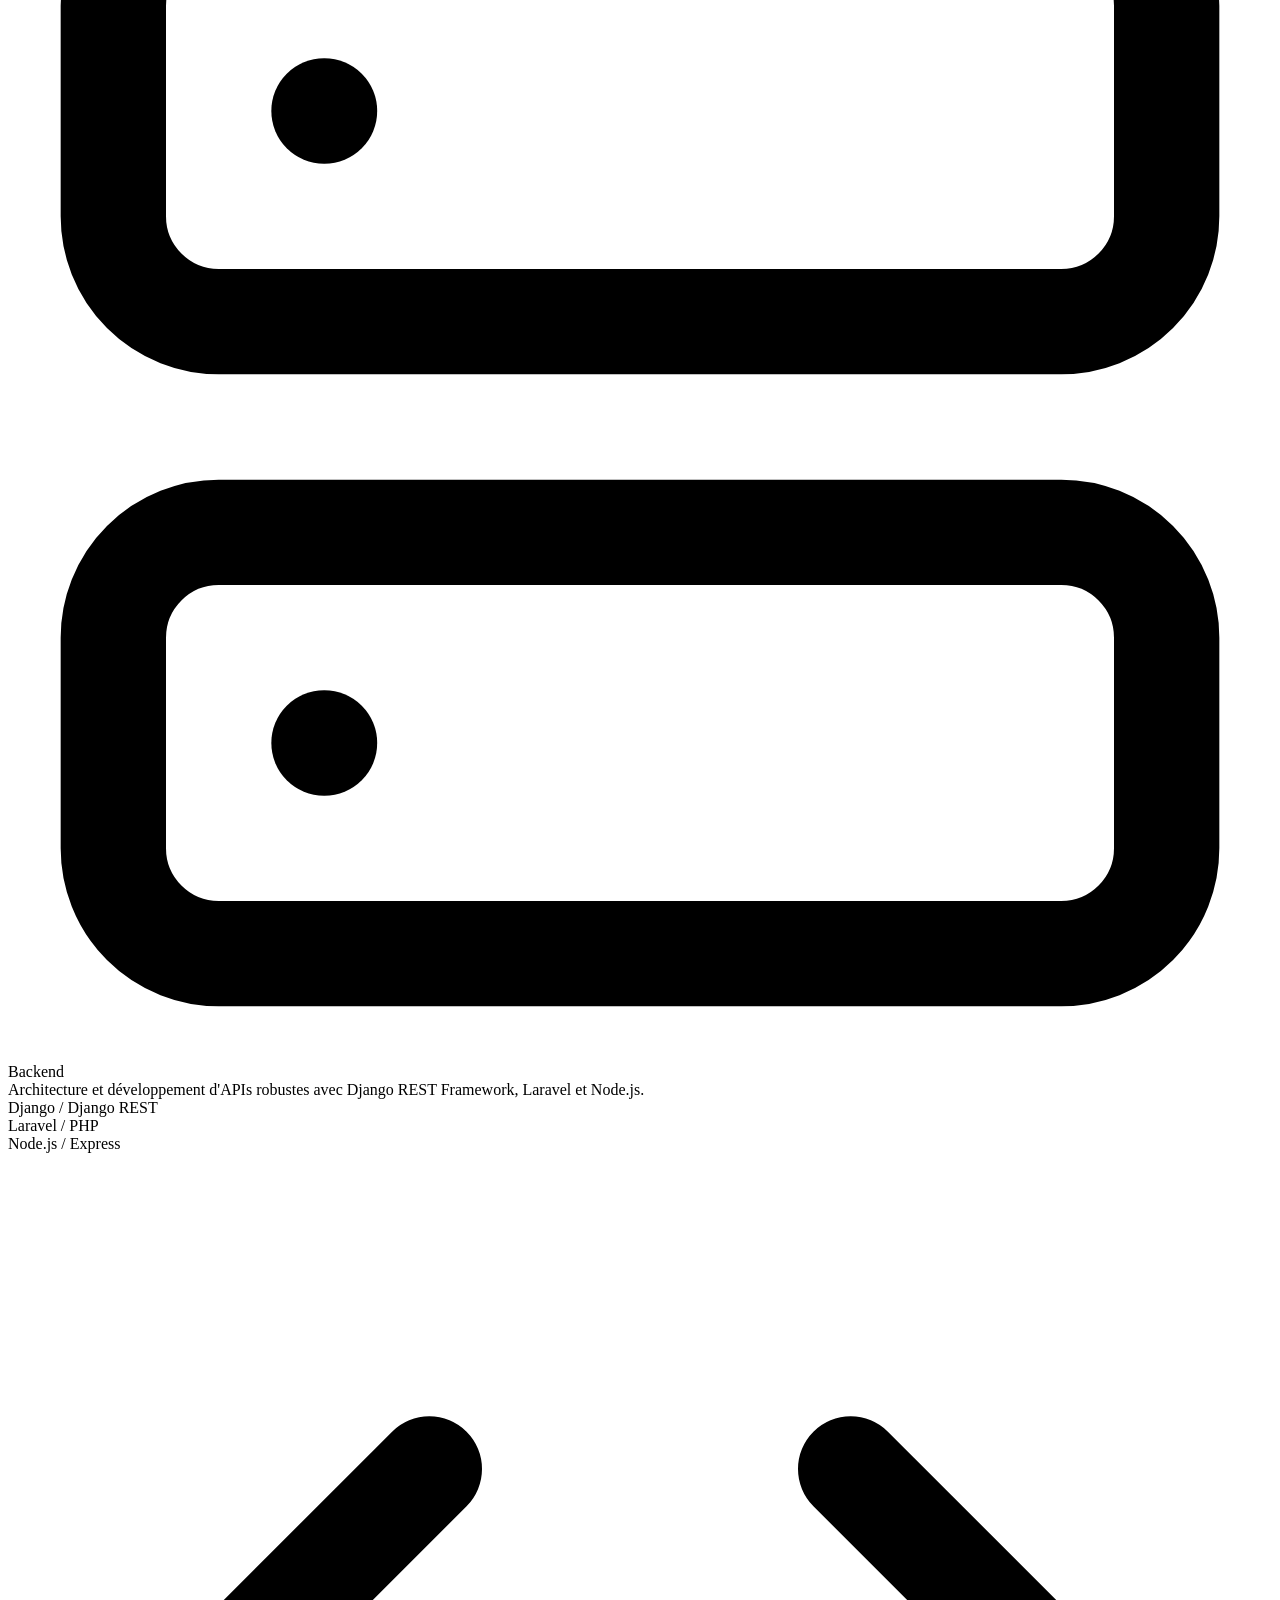
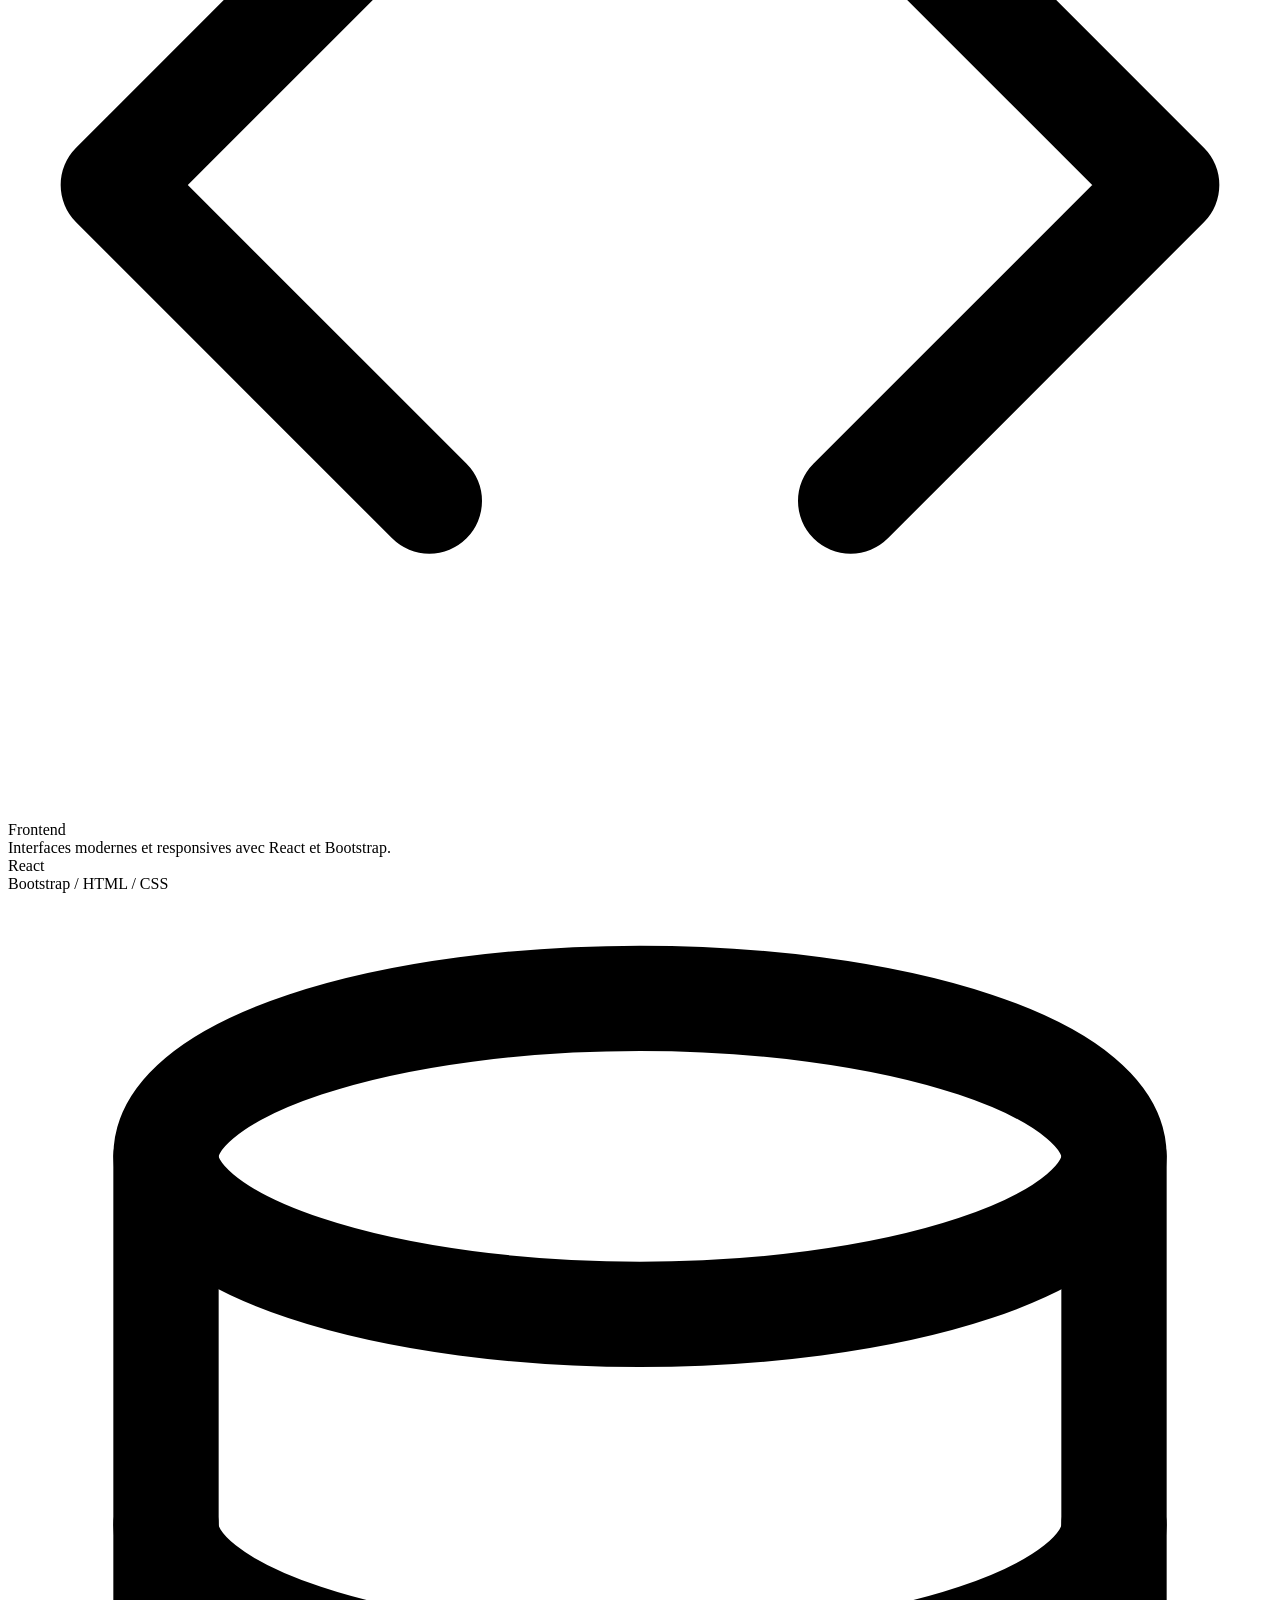
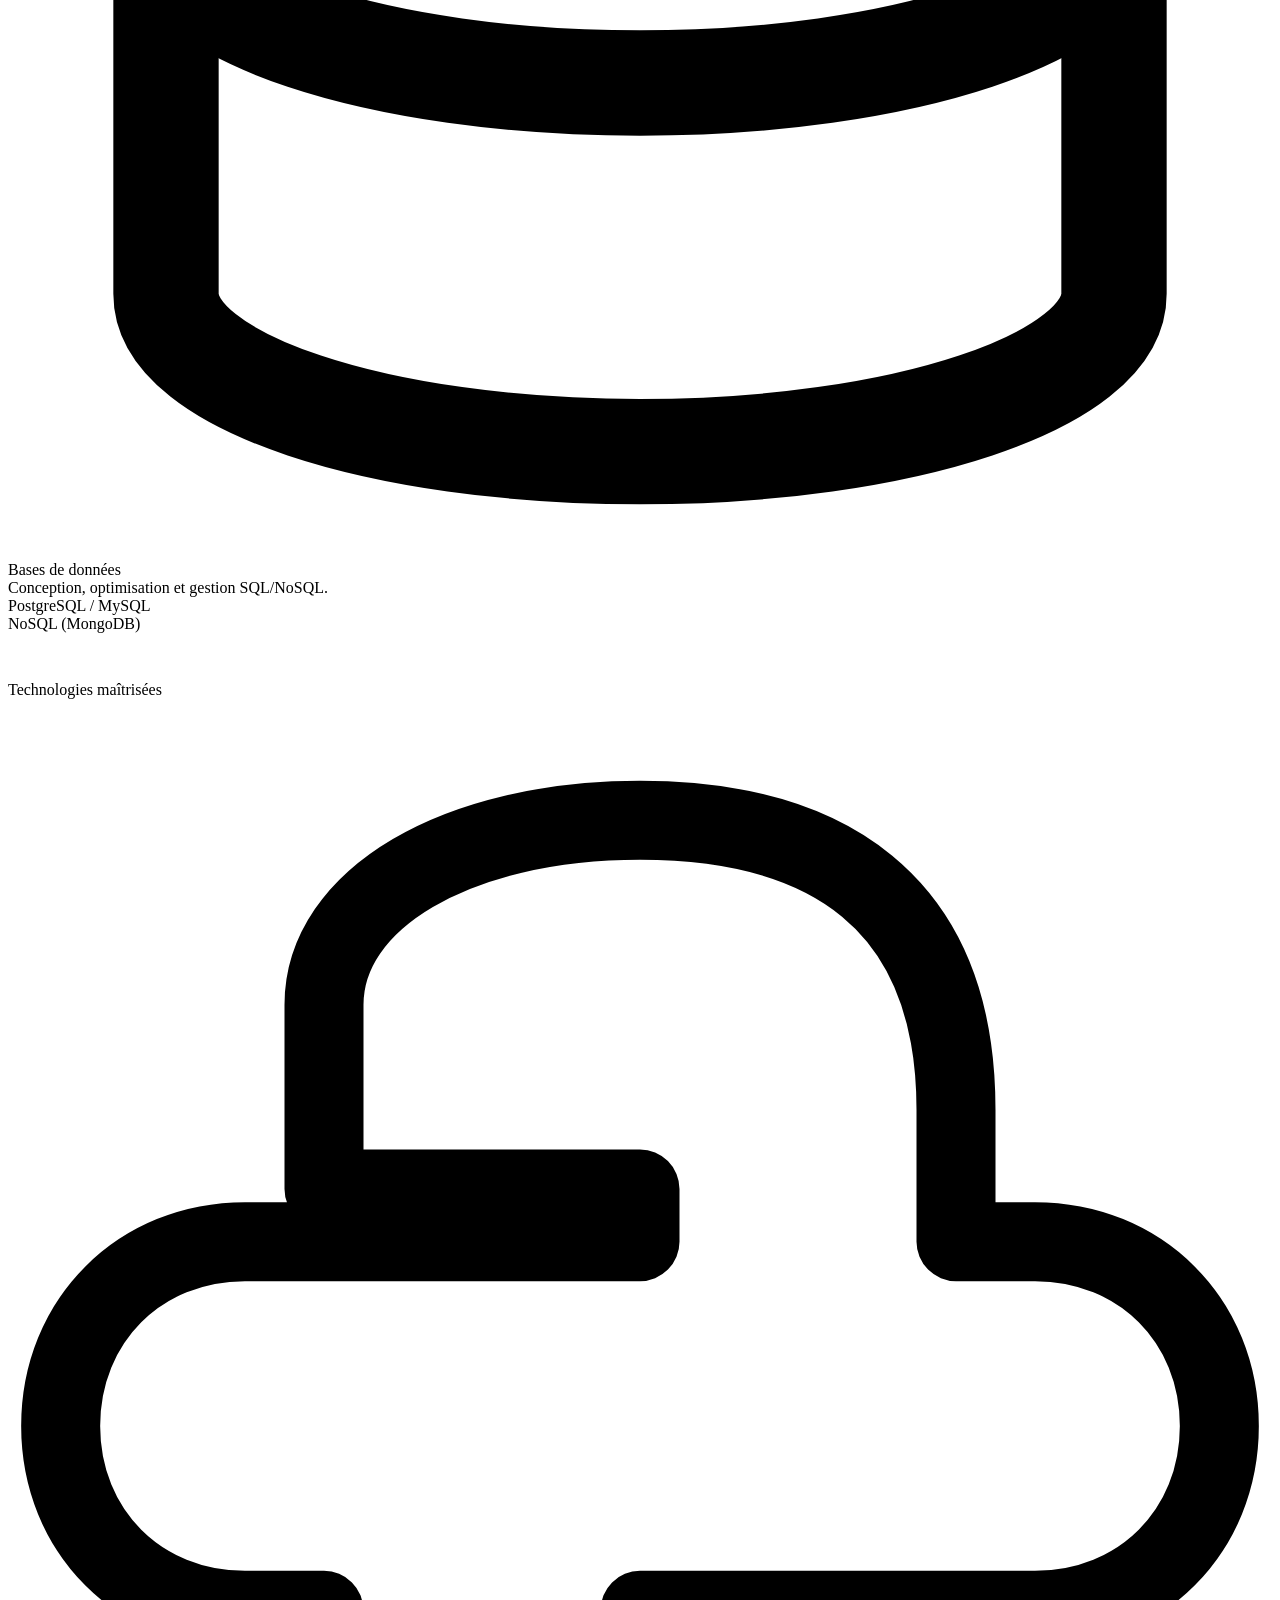
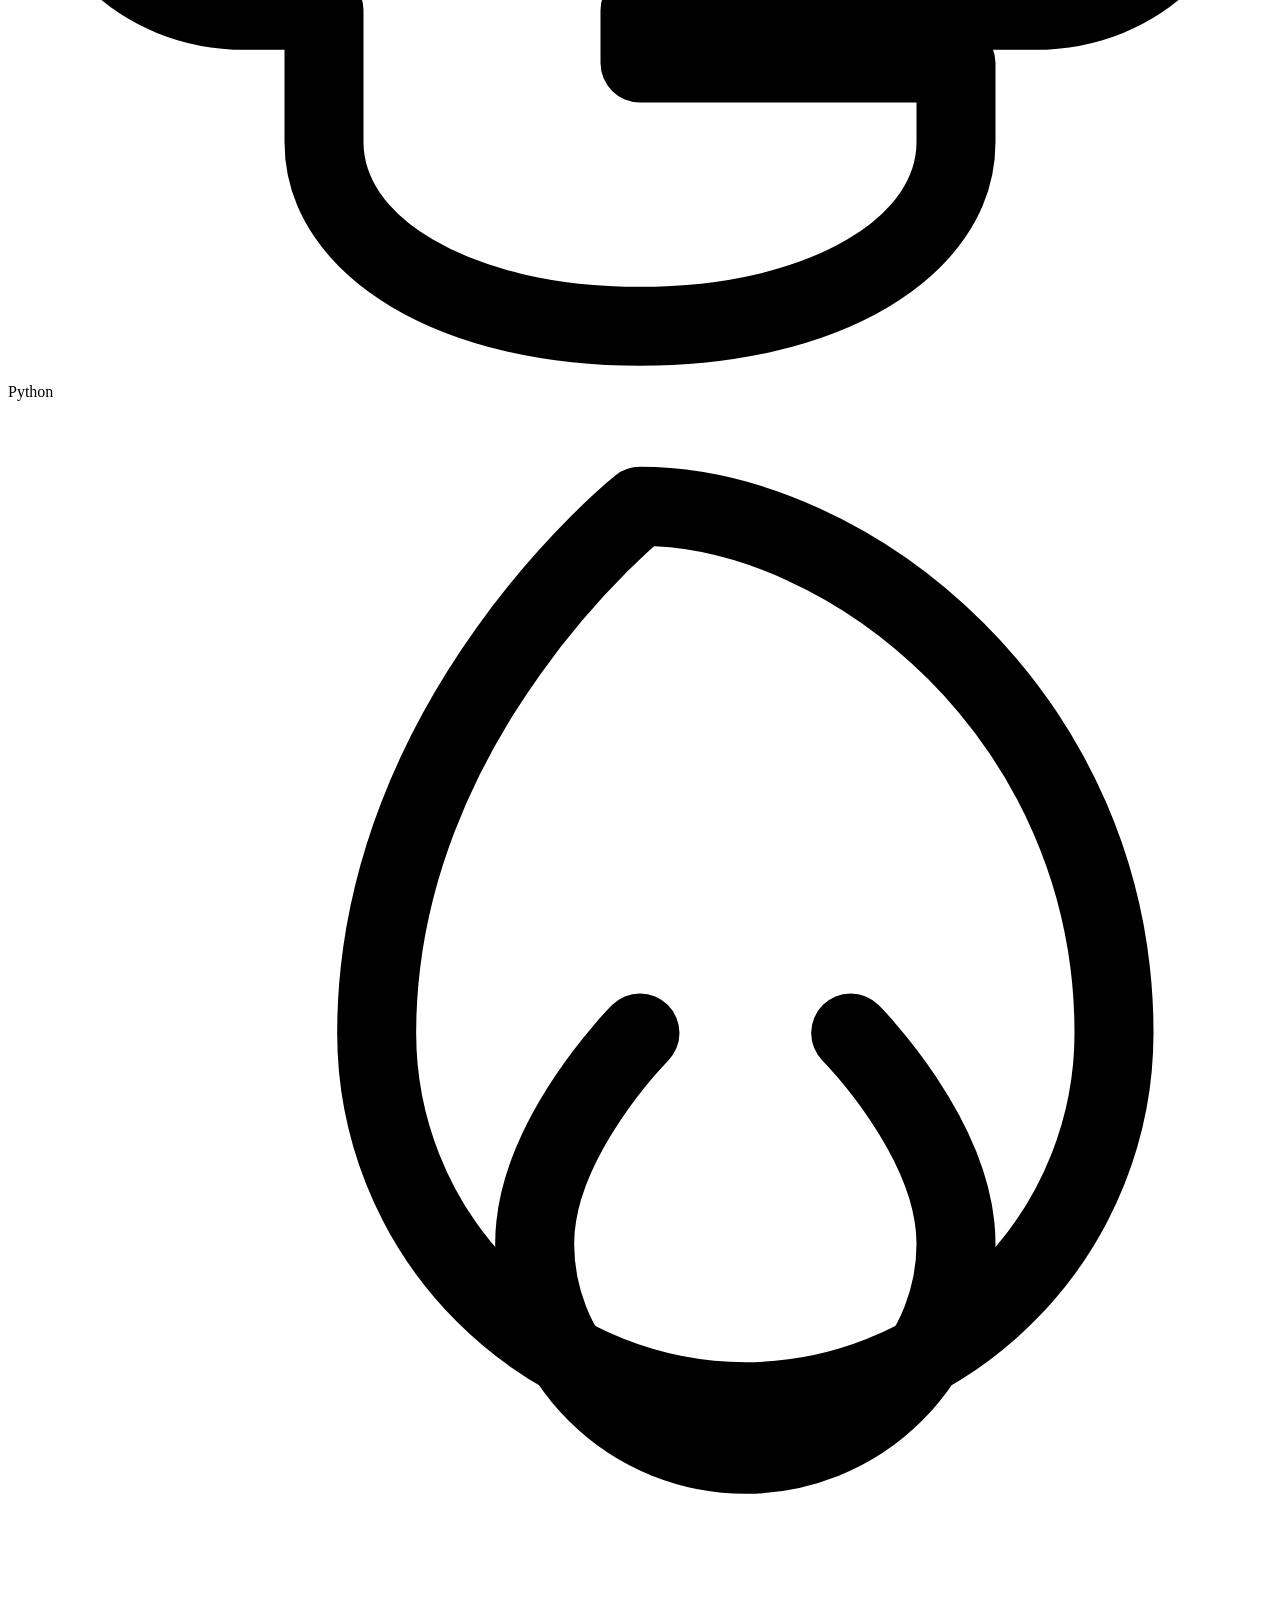
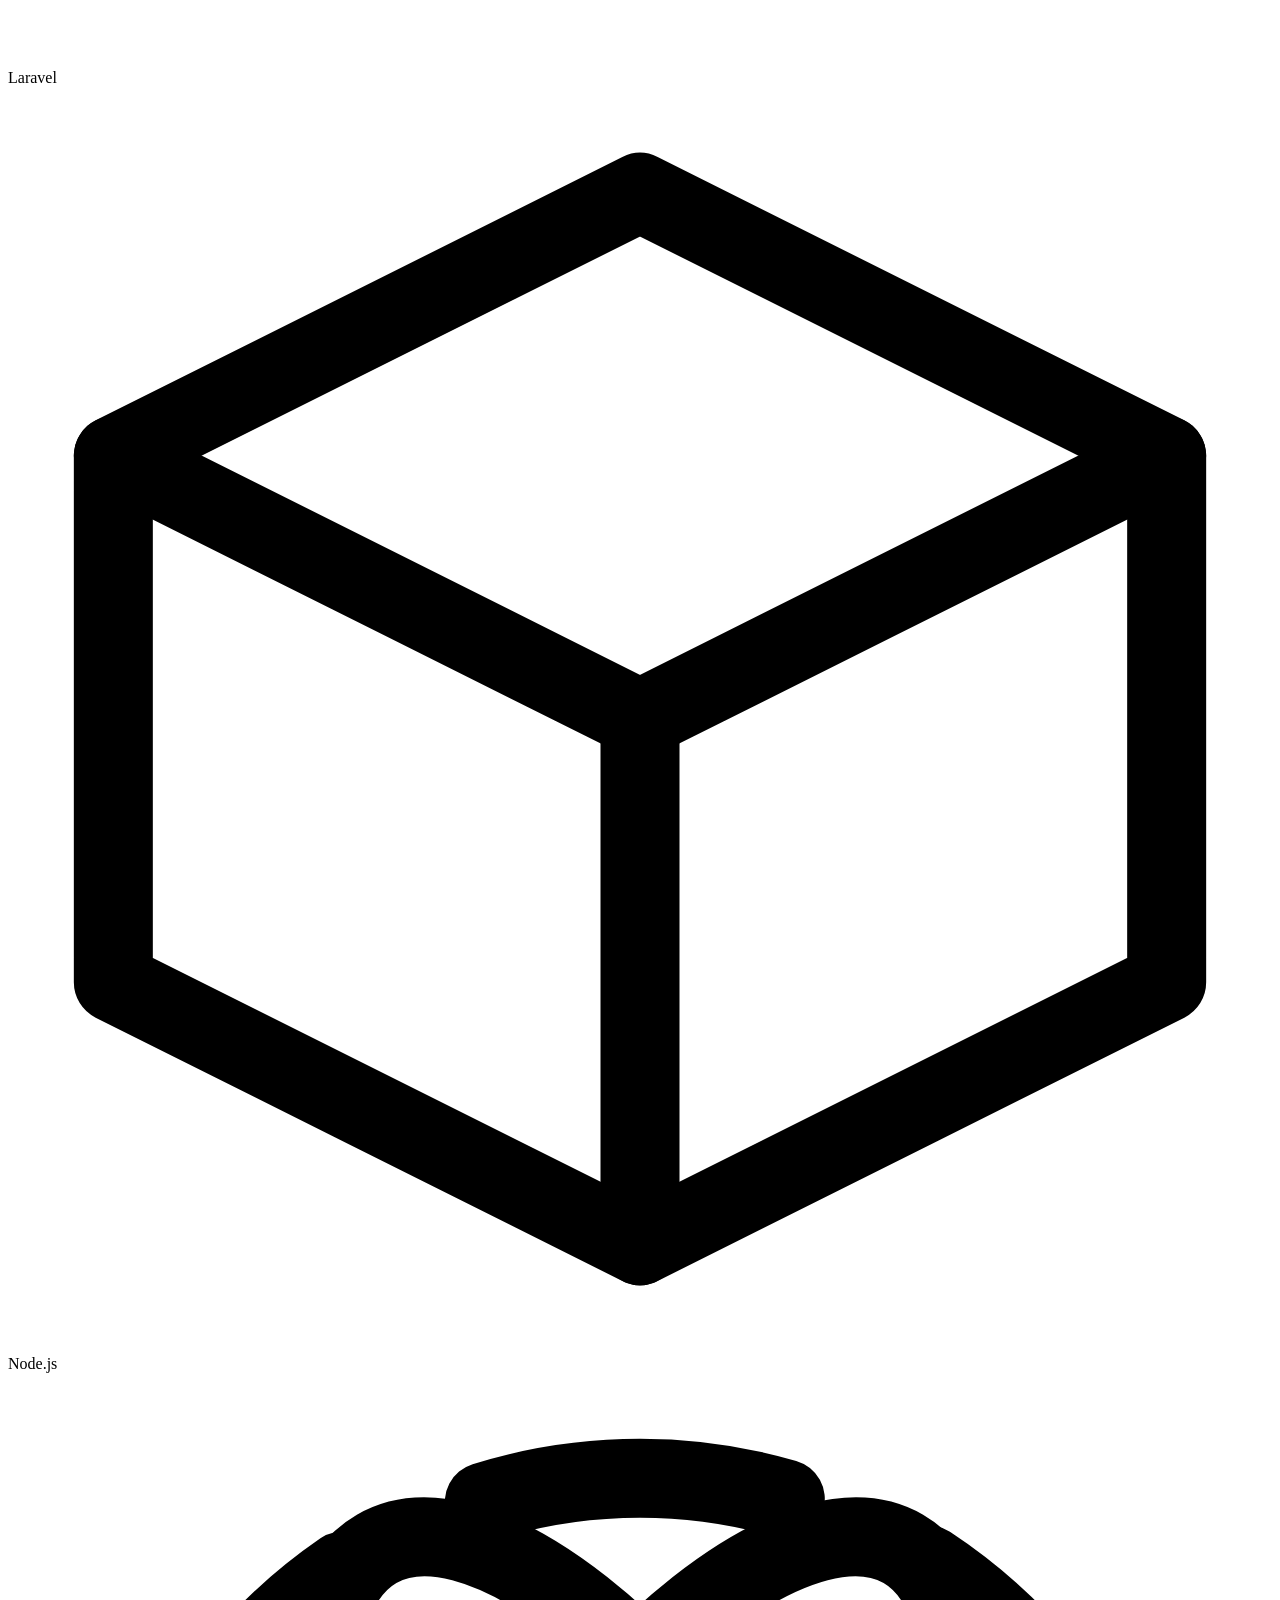
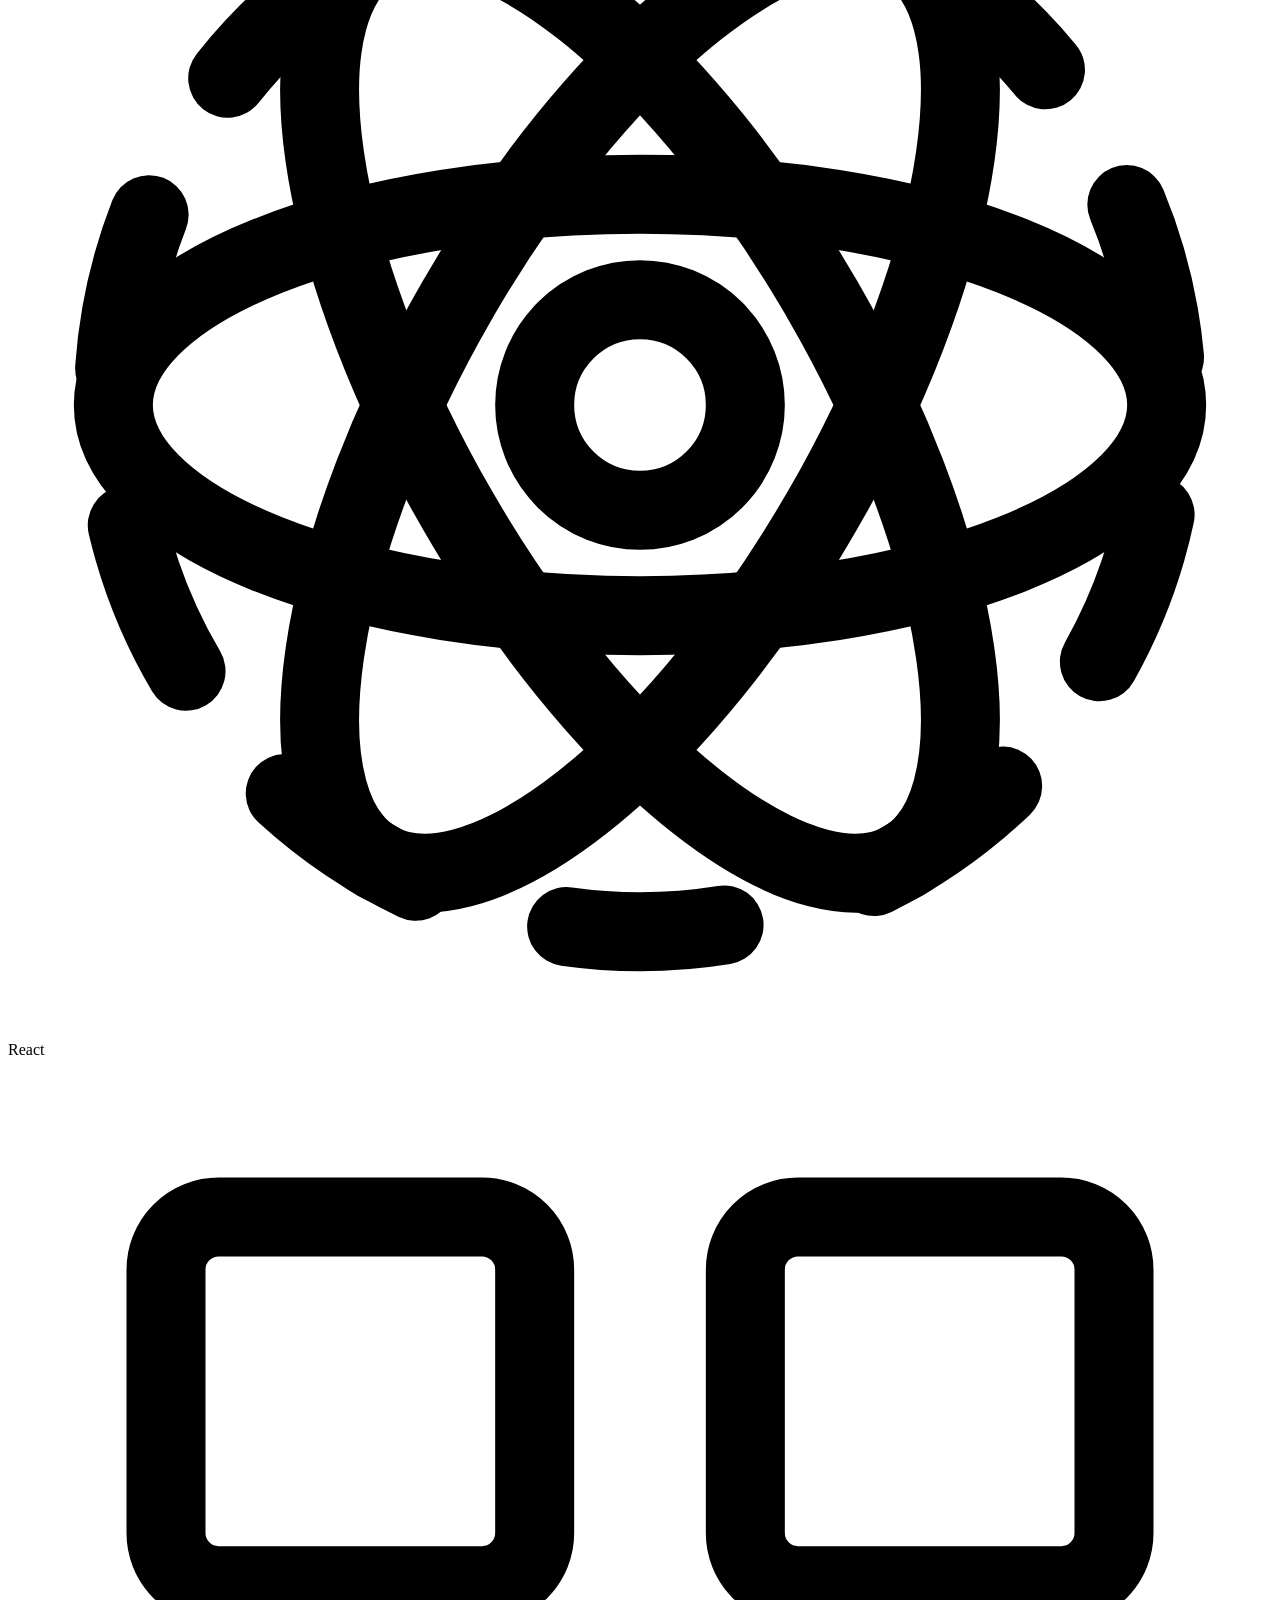
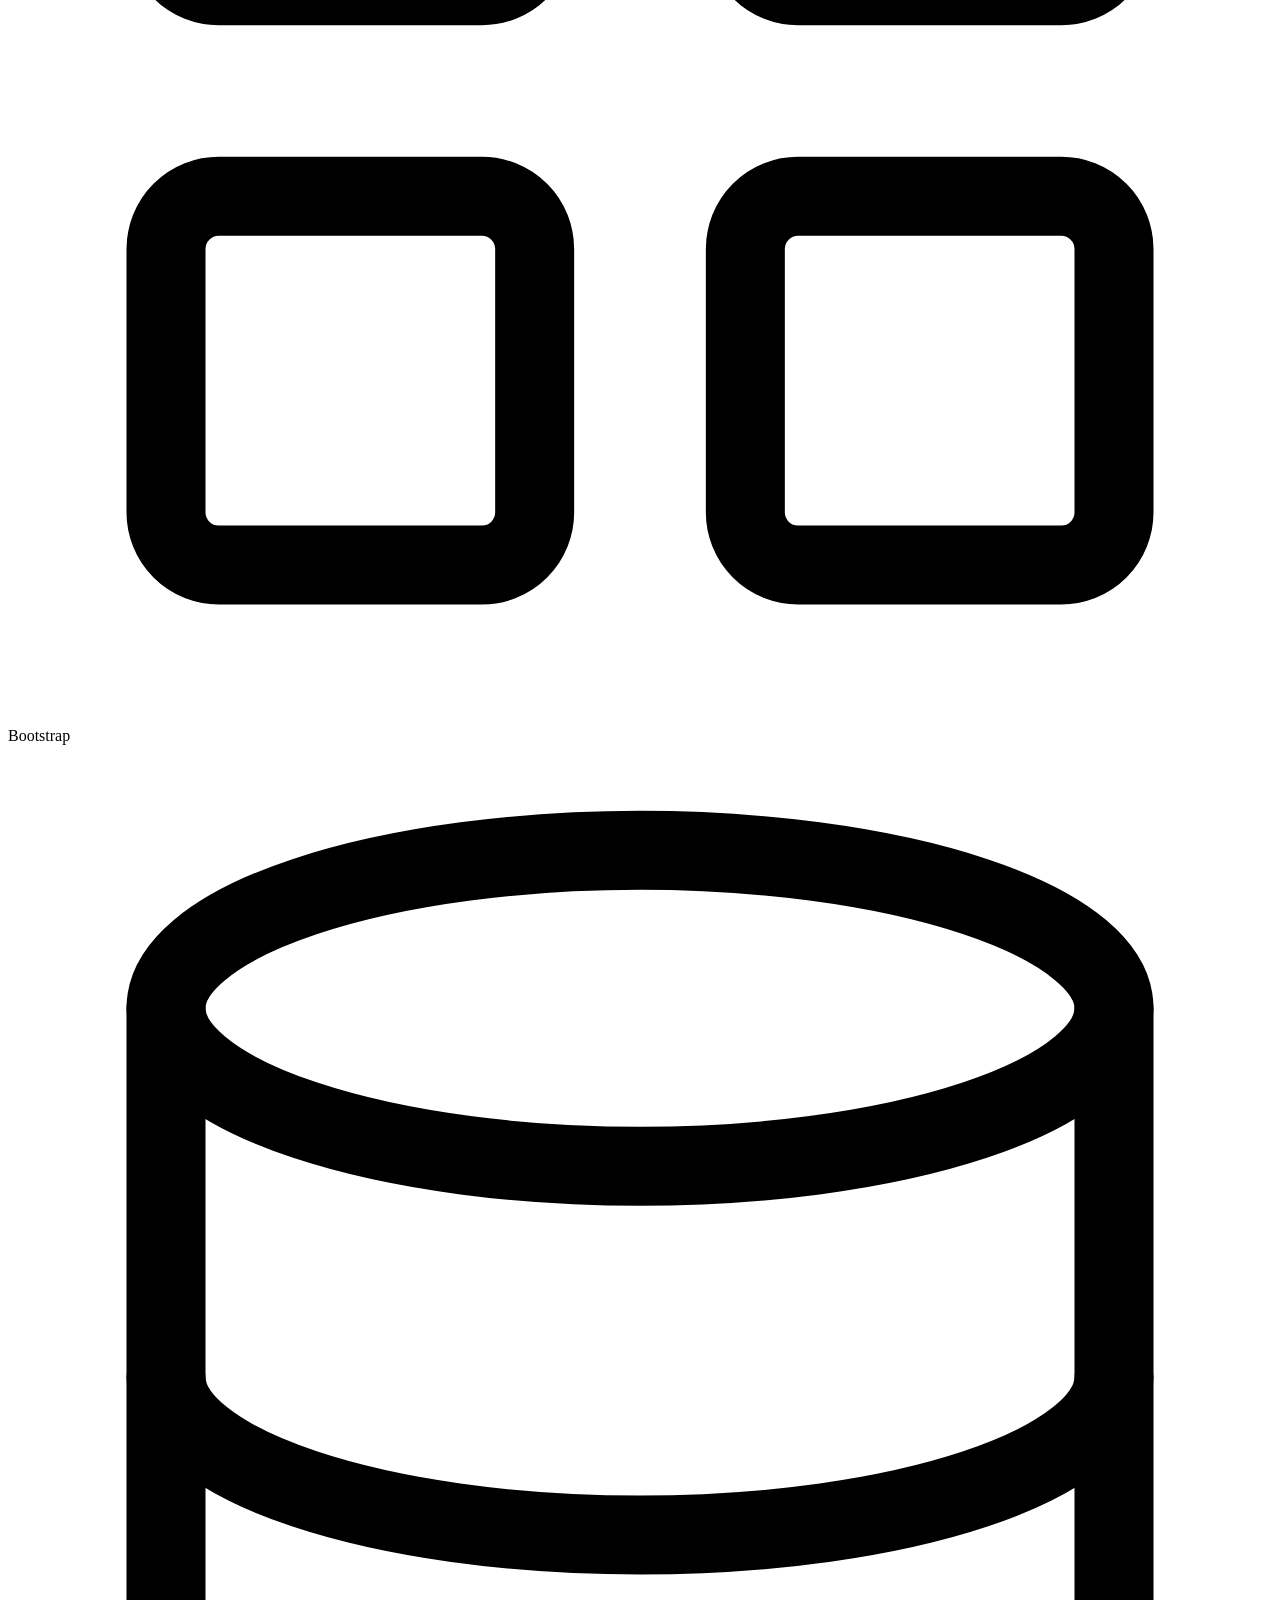
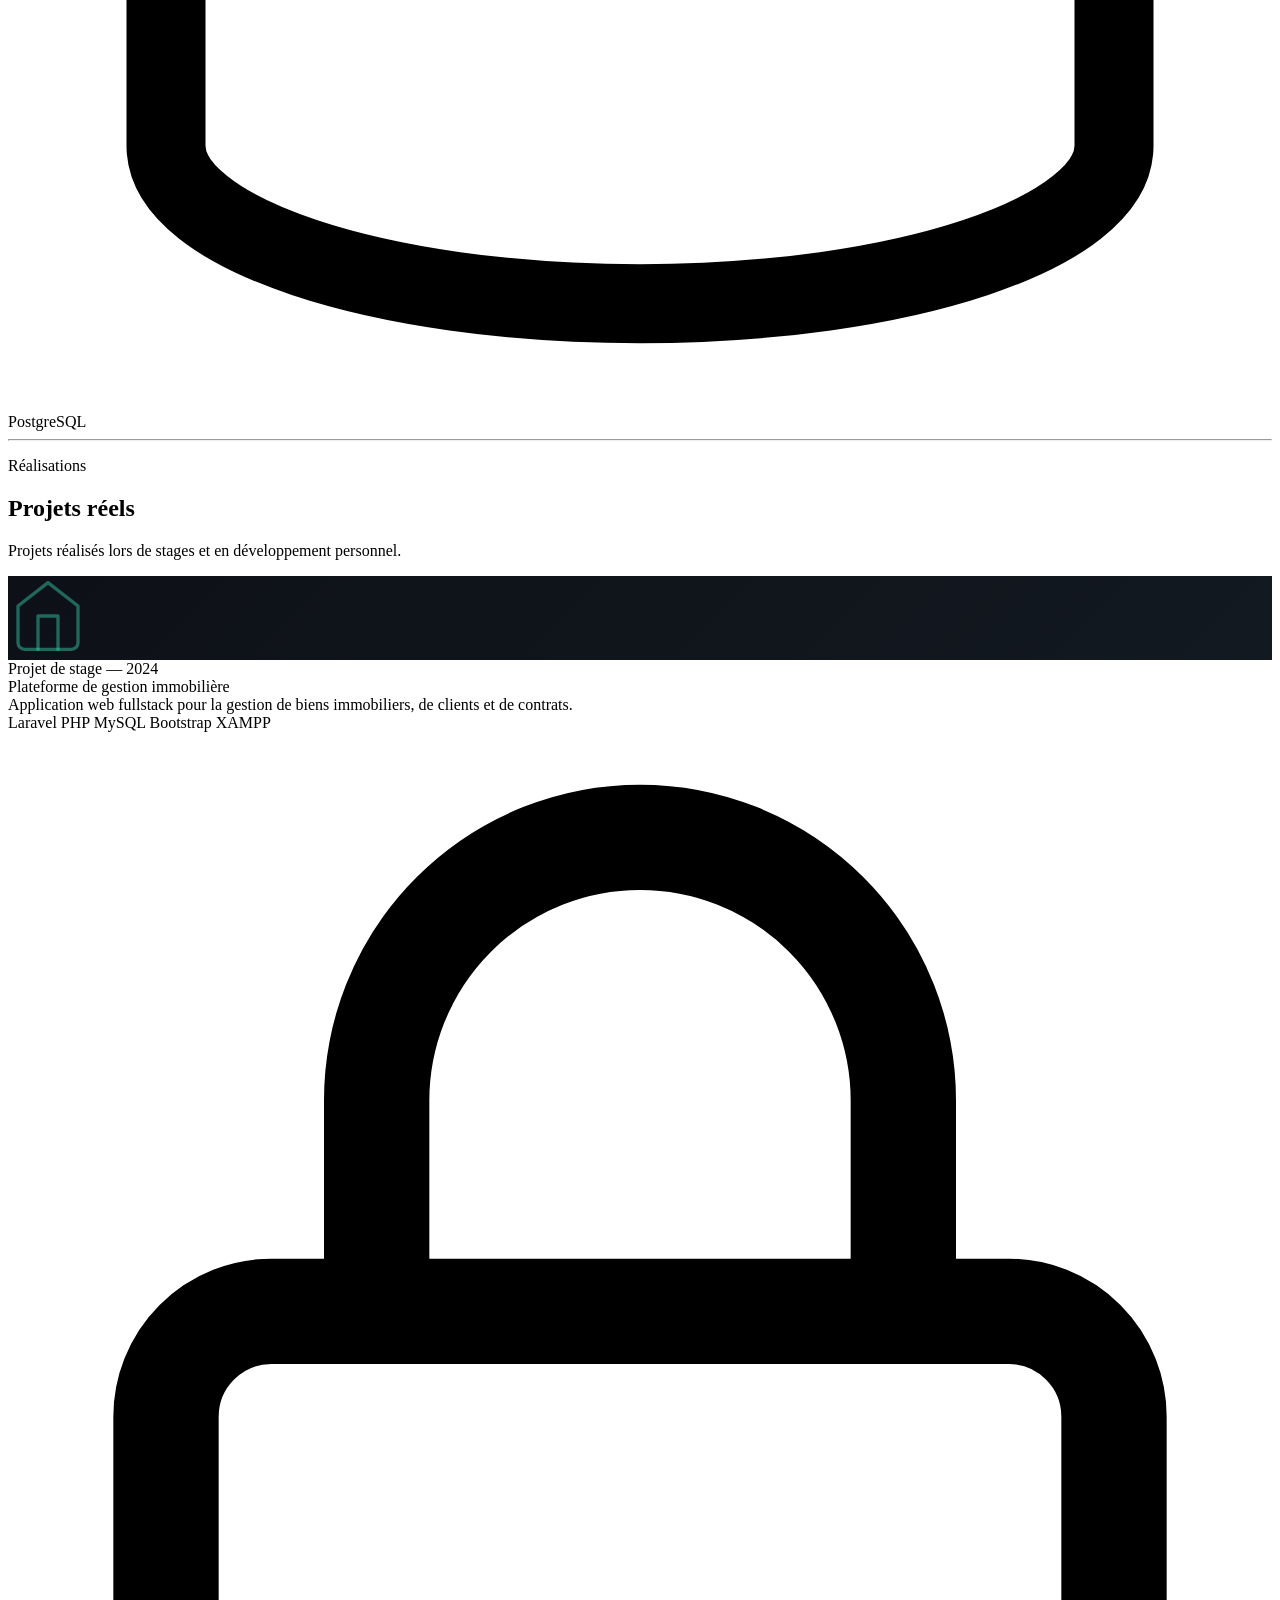
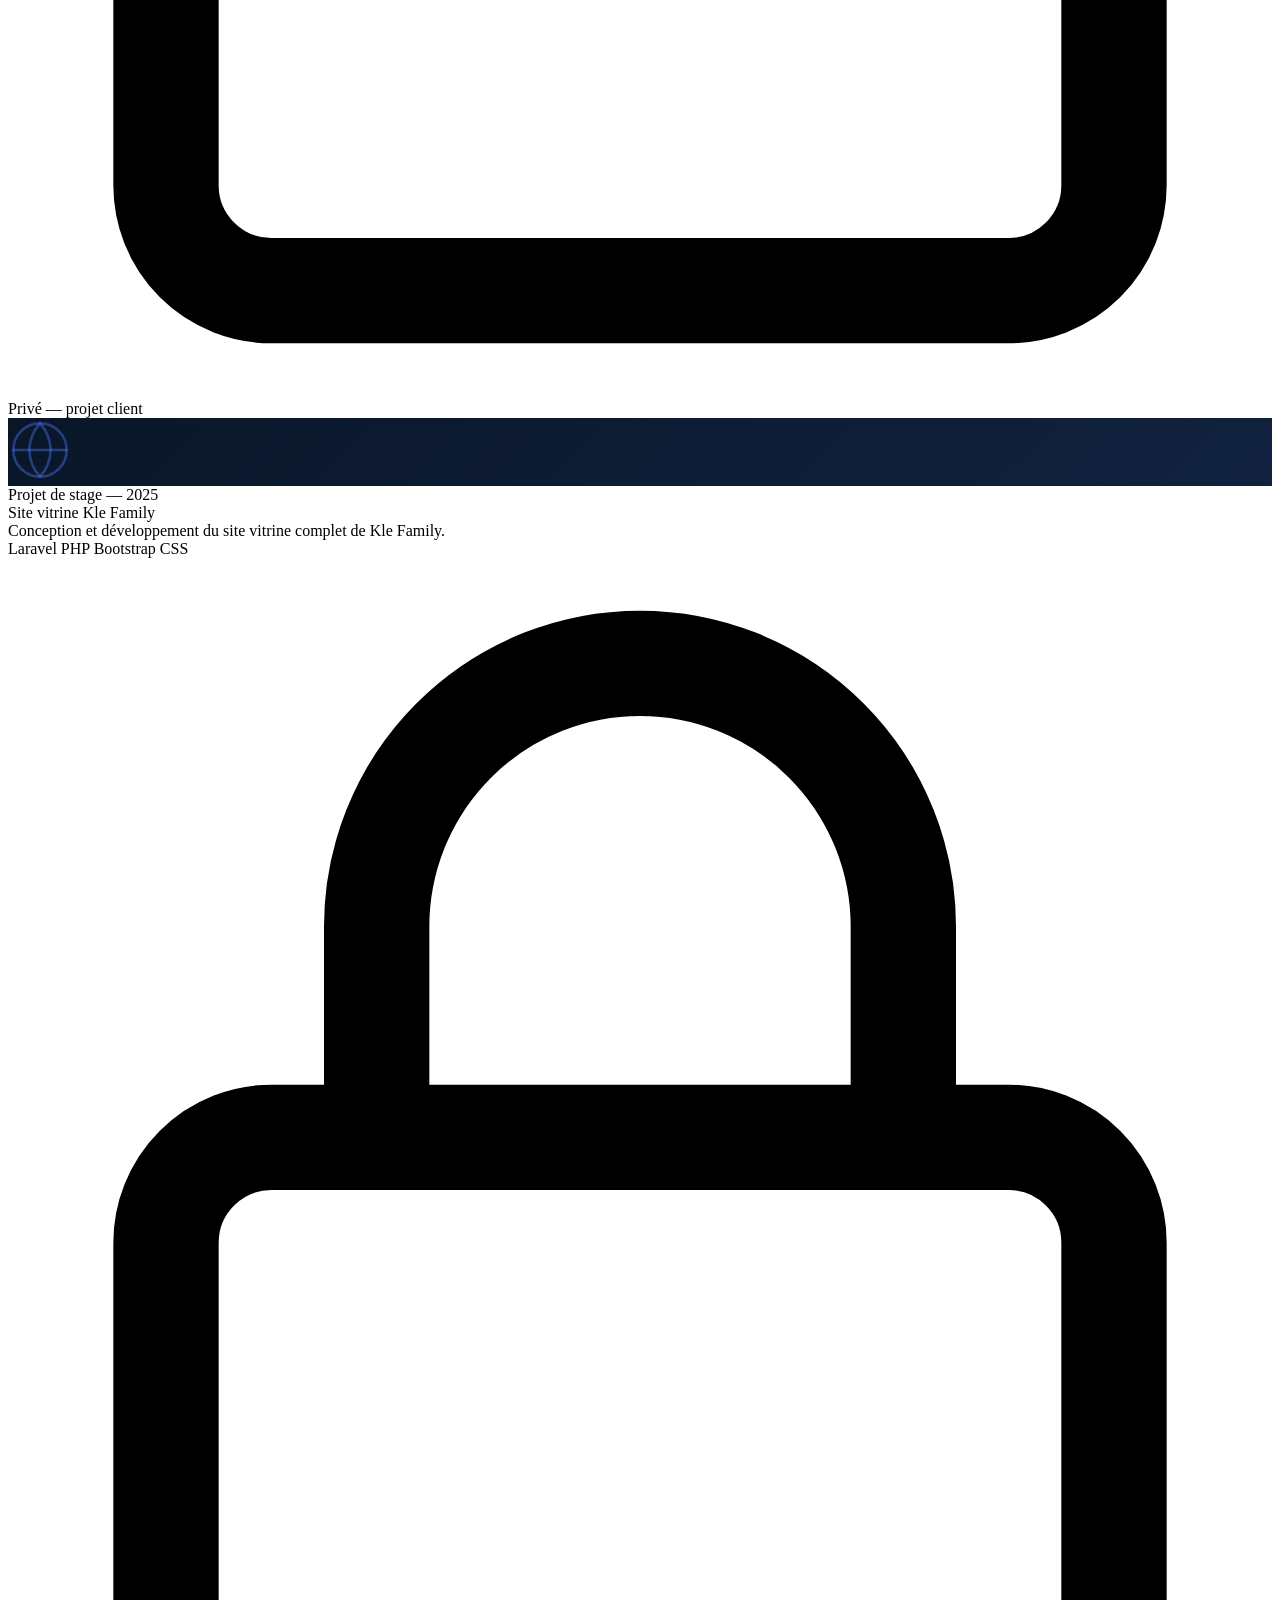
==== commit 991115f2: "feat: initial portfolio — HTML/CSS/JS séparés, bilingue FR/EN" ====
--- a/index.html
+++ b/index.html
@@ -1,1137 +1,533 @@
 <!DOCTYPE html>
 <html lang="fr">
-  <head>
-    <meta charset="UTF-8" />
-    <meta name="viewport" content="width=device-width, initial-scale=1.0" />
-    <title>Precieux FASSINOU</title>
-    <script src="https://cdn.tailwindcss.com"></script>
-    <link
-      rel="stylesheet"
-      href="https://cdnjs.cloudflare.com/ajax/libs/font-awesome/6.4.0/css/all.min.css"
-    />
-    <style>
-      @import url("https://fonts.googleapis.com/css2?family=Poppins:wght@300;400;500;600;700&display=swap");
-
-      :root {
-        --primary: #6366f1;
-        --primary-dark: #4f46e5;
-      }
-
-      body {
-        font-family: "Poppins", sans-serif;
-        background-color: #0f172a;
-        color: #e2e8f0;
-        overflow-x: hidden;
-      }
-
-      .glass-card {
-        background: rgba(15, 23, 42, 0.7);
-        backdrop-filter: blur(12px);
-        -webkit-backdrop-filter: blur(12px);
-        border: 1px solid rgba(255, 255, 255, 0.08);
-        box-shadow: 0 8px 32px 0 rgba(31, 38, 135, 0.15);
-      }
-
-      .glass-card-light {
-        background: rgba(255, 255, 255, 0.05);
-        backdrop-filter: blur(12px);
-        -webkit-backdrop-filter: blur(12px);
-        border: 1px solid rgba(255, 255, 255, 0.1);
-      }
-
-      .primary-gradient {
-        background: linear-gradient(
-          135deg,
-          var(--primary) 0%,
-          var(--primary-dark) 100%
-        );
-      }
-
-      .text-primary {
-        color: var(--primary);
-      }
-
-      .bg-primary {
-        background-color: var(--primary);
-      }
-
-      .border-primary {
-        border-color: var(--primary);
-      }
-
-      .hover\:bg-primary:hover {
-        background-color: var(--primary);
-      }
-
-      .tech-bg {
-        background-image: radial-gradient(
-            circle at 25% 25%,
-            rgba(99, 102, 241, 0.1) 0%,
-            transparent 50%
-          ),
-          radial-gradient(
-            circle at 75% 75%,
-            rgba(99, 102, 241, 0.1) 0%,
-            transparent 50%
-          );
-        background-size: 100% 100%;
-      }
-
-      .nav-link::after {
-        content: "";
-        display: block;
-        width: 0;
-        height: 2px;
-        background: var(--primary);
-        transition: width 0.3s;
-      }
-
-      .nav-link:hover::after {
-        width: 100%;
-      }
-
-      .hexagon {
-        clip-path: polygon(
-          50% 0%,
-          100% 25%,
-          100% 75%,
-          50% 100%,
-          0% 75%,
-          0% 25%
-        );
-      }
-
-      .skill-card:hover {
-        transform: translateY(-5px);
-        box-shadow: 0 20px 25px -5px rgba(0, 0, 0, 0.1),
-          0 10px 10px -5px rgba(0, 0, 0, 0.04);
-      }
-
-      .project-card:hover .project-overlay {
-        opacity: 1;
-        transform: translateY(0);
-      }
-
-      .project-overlay {
-        opacity: 0;
-        transform: translateY(20px);
-        transition: all 0.3s ease;
-      }
-
-      .timeline-item::before {
-        content: "";
-        position: absolute;
-        left: -32px;
-        top: 0;
-        width: 16px;
-        height: 16px;
-        border-radius: 50%;
-        background: var(--primary);
-        border: 3px solid #1e293b;
-      }
-
-      .timeline::before {
-        content: "";
-        position: absolute;
-        left: -24px;
-        top: 0;
-        height: 100%;
-        width: 2px;
-        background: #334155;
-      }
-
-      .floating {
-        animation: floating 6s ease-in-out infinite;
-      }
-
-      @keyframes floating {
-        0%,
-        100% {
-          transform: translateY(0);
-        }
-        50% {
-          transform: translateY(-15px);
-        }
-      }
-
-      .typewriter {
-        overflow: hidden;
-        border-right: 2px solid var(--primary);
-        white-space: nowrap;
-        animation: typing 3.5s steps(30, end),
-          blink-caret 0.75s step-end infinite;
-      }
-
-      @keyframes typing {
-        from {
-          width: 0;
-        }
-        to {
-          width: 100%;
-        }
-      }
-
-      @keyframes blink-caret {
-        from,
-        to {
-          border-color: transparent;
-        }
-        50% {
-          border-color: var(--primary);
-        }
-      }
-    </style>
-  </head>
-  <body class="min-h-screen tech-bg">
-    <!-- Header -->
-    <header class="fixed w-full z-50">
-      <nav class="glass-card py-4 px-6">
-        <div class="max-w-7xl mx-auto flex justify-between items-center">
-          <div class="flex items-center space-x-2">
-            <span class="text-2xl font-bold text-white">Precieux FASSINOU</span>
-          </div>
-
-          <div class="hidden md:flex space-x-8">
-            <a href="#home" class="nav-link text-gray-300 font-medium">Home</a>
-            <a href="#about" class="nav-link text-gray-300 font-medium"
-              >About</a
-            >
-            <a href="#skills" class="nav-link text-gray-300 font-medium"
-              >Skills</a
-            >
-            <a href="#projects" class="nav-link text-gray-300 font-medium"
-              >Projects</a
-            >
-            <a href="#contact" class="nav-link text-gray-300 font-medium"
-              >Contact</a
-            >
-          </div>
-
-          <!-- Mobile menu button -->
-          <div class="md:hidden flex items-center">
-            <button
-              id="mobile-menu-button"
-              class="text-white focus:outline-none"
-            >
-              <i class="fas fa-bars text-2xl"></i>
+<head>
+  <meta charset="UTF-8" />
+  <meta name="viewport" content="width=device-width, initial-scale=1.0" />
+  <title>Précieux Fassinou — Développeur Web</title>
+  <link rel="preconnect" href="https://fonts.googleapis.com">
+  <link href="https://fonts.googleapis.com/css2?family=Syne:wght@400;600;700;800&family=DM+Sans:ital,opsz,wght@0,9..40,300;0,9..40,400;0,9..40,500;1,9..40,300&display=swap" rel="stylesheet">
+  <link rel="stylesheet" href="style.css">
+</head>
+<body>
+
+  <!-- ORBS -->
+  <div class="orb orb-1"></div>
+  <div class="orb orb-2"></div>
+
+  <!-- ═══ NAV ═══ -->
+  <nav>
+    <a class="nav-logo" href="#home">Précieux<span>.</span></a>
+
+    <ul class="nav-links">
+      <li><a href="#home"     data-i18n="nav_home">Accueil</a></li>
+      <li><a href="#about"    data-i18n="nav_about">À propos</a></li>
+      <li><a href="#skills"   data-i18n="nav_skills">Compétences</a></li>
+      <li><a href="#projects" data-i18n="nav_projects">Projets</a></li>
+      <li><a href="#contact"  data-i18n="nav_contact">Contact</a></li>
+    </ul>
+
+    <div class="nav-right">
+      <div id="lang-switcher">
+        <button class="lang-btn" data-lang="fr">FR</button>
+        <button class="lang-btn" data-lang="en">EN</button>
+      </div>
+      <button class="nav-mobile-btn" id="nav-open" aria-label="Ouvrir le menu">
+        <!-- hamburger SVG -->
+        <svg width="22" height="22" viewBox="0 0 24 24" fill="none" stroke="currentColor" stroke-width="2" stroke-linecap="round">
+          <line x1="3" y1="6" x2="21" y2="6"/>
+          <line x1="3" y1="12" x2="21" y2="12"/>
+          <line x1="3" y1="18" x2="21" y2="18"/>
+        </svg>
+      </button>
+    </div>
+  </nav>
+
+  <!-- MOBILE DRAWER -->
+  <div id="mobile-drawer">
+    <button id="mobile-close" aria-label="Fermer le menu">
+      <svg width="24" height="24" viewBox="0 0 24 24" fill="none" stroke="currentColor" stroke-width="2" stroke-linecap="round">
+        <line x1="18" y1="6" x2="6" y2="18"/>
+        <line x1="6" y1="6" x2="18" y2="18"/>
+      </svg>
+    </button>
+    <a href="#home"     data-i18n="nav_home">Accueil</a>
+    <a href="#about"    data-i18n="nav_about">À propos</a>
+    <a href="#skills"   data-i18n="nav_skills">Compétences</a>
+    <a href="#projects" data-i18n="nav_projects">Projets</a>
+    <a href="#contact"  data-i18n="nav_contact">Contact</a>
+    <div id="lang-switcher" style="margin-top:16px">
+      <button class="lang-btn" data-lang="fr">FR</button>
+      <button class="lang-btn" data-lang="en">EN</button>
+    </div>
+  </div>
+
+  <!-- ═══ HERO ═══ -->
+  <section id="home">
+    <div class="hero-inner">
+
+      <div class="fade-in">
+        <div class="hero-status">
+          <span class="status-dot"></span>
+          <span data-i18n="hero_status">Disponible pour des opportunités</span>
+        </div>
+        <h1 class="hero-title">Précieux<br><span class="accent">Fassinou</span></h1>
+        <p class="hero-subtitle" data-i18n="hero_sub">
+          Développeur web fullstack spécialisé en Django, Laravel et Node.js. En Master 1 Génie Logiciel à l'ISI Dakar.
+        </p>
+        <div class="hero-cta">
+          <a href="#projects" class="btn btn-primary">
+            <!-- eye icon -->
+            <svg width="16" height="16" viewBox="0 0 24 24" fill="none" stroke="currentColor" stroke-width="2" stroke-linecap="round" stroke-linejoin="round"><path d="M1 12s4-8 11-8 11 8 11 8-4 8-11 8-11-8-11-8z"/><circle cx="12" cy="12" r="3"/></svg>
+            <span data-i18n="hero_btn_projects">Voir les projets</span>
+          </a>
+          <a href="#contact" class="btn btn-outline">
+            <!-- send icon -->
+            <svg width="16" height="16" viewBox="0 0 24 24" fill="none" stroke="currentColor" stroke-width="2" stroke-linecap="round" stroke-linejoin="round"><line x1="22" y1="2" x2="11" y2="13"/><polygon points="22 2 15 22 11 13 2 9 22 2"/></svg>
+            <span data-i18n="hero_btn_contact">Me contacter</span>
+          </a>
+        </div>
+      </div>
+
+      <div class="hero-card fade-in" style="transition-delay:.15s">
+        <div class="hc-header">
+          <div class="hc-dot red"></div>
+          <div class="hc-dot yellow"></div>
+          <div class="hc-dot green"></div>
+          <span class="hc-title">developer.profile</span>
+        </div>
+        <div class="stat-grid">
+          <div class="stat-item">
+            <div class="stat-num">4+</div>
+            <div class="stat-label" data-i18n="hero_stat1_label">Ans d'expérience</div>
+          </div>
+          <div class="stat-item">
+            <div class="stat-num">4</div>
+            <div class="stat-label" data-i18n="hero_stat2_label">Stages réalisés</div>
+          </div>
+          <div class="stat-item full">
+            <div class="stat-label" data-i18n="hero_stack_label" style="margin-bottom:10px">Stack principal</div>
+            <div class="tech-tags">
+              <span class="tech-tag">Django</span>
+              <span class="tech-tag">Laravel</span>
+              <span class="tech-tag">Node.js</span>
+              <span class="tech-tag">React</span>
+              <span class="tech-tag">PostgreSQL</span>
+              <span class="tech-tag">Python</span>
+            </div>
+          </div>
+        </div>
+      </div>
+
+    </div>
+  </section>
+
+  <hr class="divider">
+
+  <!-- ═══ ABOUT ═══ -->
+  <section id="about">
+    <div class="section-inner">
+      <p class="section-label fade-in" data-i18n="about_label">Qui je suis</p>
+      <h2 class="section-title fade-in" data-i18n="about_title">À propos de moi</h2>
+      <p class="section-desc fade-in" data-i18n="about_desc">Développeur passionné, basé à Dakar, Sénégal.</p>
+
+      <div class="about-grid">
+
+        <div class="fade-in">
+          <div class="about-tag" data-i18n="about_tag">Profil</div>
+          <div class="about-name">Précieux Fassinou</div>
+          <div class="about-role" data-i18n="about_role">Développeur Web — ISI Dakar, M1 Génie Logiciel</div>
+          <ul class="info-list">
+            <li>
+              <span class="il-label" data-i18n="il_location">Localisation</span>
+              <span class="il-val">Dakar, Sénégal</span>
+            </li>
+            <li>
+              <span class="il-label" data-i18n="il_email">Email</span>
+              <span class="il-val"><a href="mailto:fassinouandre@gmail.com">fassinouandre@gmail.com</a></span>
+            </li>
+            <li>
+              <span class="il-label" data-i18n="il_phone">Téléphone</span>
+              <span class="il-val">+221 78 172 88 74</span>
+            </li>
+            <li>
+              <span class="il-label" data-i18n="il_languages">Langues</span>
+              <span class="il-val" data-i18n="il_lang_val">Français (courant), Anglais (intermédiaire), Fon, Idatcha</span>
+            </li>
+            <li>
+              <span class="il-label" data-i18n="il_edu">Formation</span>
+              <span class="il-val" data-i18n="il_edu_val">Bachelor — EPITECH Bénin (2024)<br>M1 Génie Logiciel — ISI Dakar (2025, en cours)</span>
+            </li>
+          </ul>
+        </div>
+
+        <div class="fade-in" style="transition-delay:.1s">
+          <p class="about-bio" data-i18n="about_bio">
+            Je suis un <strong>développeur web fullstack</strong> avec une expérience concrète en développement frontend/backend, gestion de bases de données SQL/NoSQL et architecture API.
+          </p>
+
+          <div class="timeline-header" data-i18n="tl_title">Parcours professionnel</div>
+          <div class="tl-items">
+
+            <div class="tl-item fade-in">
+              <div class="tl-date">Mars – Juil. 2025</div>
+              <div class="tl-content">
+                <div class="tl-role" data-i18n="tl1_role">Développeur Frontend</div>
+                <div class="tl-company">Kle Family</div>
+                <div class="tl-desc" data-i18n="tl1_desc">Conception et développement du site vitrine de l'entreprise de A à Z.</div>
+              </div>
+            </div>
+
+            <div class="tl-item fade-in">
+              <div class="tl-date">Mars – Août 2024</div>
+              <div class="tl-content">
+                <div class="tl-role" data-i18n="tl2_role">Développeur Fullstack</div>
+                <div class="tl-company">Home and Business Services</div>
+                <div class="tl-desc" data-i18n="tl2_desc">Intégration fullstack d'une plateforme de gestion immobilière.</div>
+              </div>
+            </div>
+
+            <div class="tl-item fade-in">
+              <div class="tl-date">Oct. 2023 – Jan. 2024</div>
+              <div class="tl-content">
+                <div class="tl-role" data-i18n="tl3_role">Stagiaire Développement Web</div>
+                <div class="tl-company">Bensoft</div>
+                <div class="tl-desc" data-i18n="tl3_desc">Fondamentaux du développement web et conception de bases de données SQL.</div>
+              </div>
+            </div>
+
+            <div class="tl-item fade-in">
+              <div class="tl-date">Juil. – Nov. 2021</div>
+              <div class="tl-content">
+                <div class="tl-role" data-i18n="tl4_role">Développeur Web & Assistant Marketing</div>
+                <div class="tl-company">La Vedette Media</div>
+                <div class="tl-desc" data-i18n="tl4_desc">NoSQL, initiation Django, assistance marketing réseaux sociaux.</div>
+              </div>
+            </div>
+
+          </div>
+        </div>
+
+      </div>
+    </div>
+  </section>
+
+  <hr class="divider">
+
+  <!-- ═══ SKILLS ═══ -->
+  <section id="skills">
+    <div class="section-inner">
+      <p class="section-label fade-in" data-i18n="skills_label">Ce que je fais</p>
+      <h2 class="section-title fade-in" data-i18n="skills_title">Compétences</h2>
+      <p class="section-desc fade-in" data-i18n="skills_desc">Un profil fullstack couvrant frontend, backend, bases de données et UI/UX.</p>
+
+      <div class="skills-grid">
+
+        <!-- Backend -->
+        <div class="skill-card fade-in">
+          <div class="skill-icon">
+            <svg viewBox="0 0 24 24" fill="none" stroke="currentColor" stroke-width="2" stroke-linecap="round" stroke-linejoin="round">
+              <rect x="2" y="2" width="20" height="8" rx="2"/><rect x="2" y="14" width="20" height="8" rx="2"/>
+              <line x1="6" y1="6" x2="6.01" y2="6"/><line x1="6" y1="18" x2="6.01" y2="18"/>
+            </svg>
+          </div>
+          <div class="skill-name" data-i18n="sk1_name">Backend</div>
+          <div class="skill-desc" data-i18n="sk1_desc">Architecture et développement d'APIs robustes avec Django REST Framework, Laravel et Node.js.</div>
+          <div class="skill-bars">
+            <div><div class="bar-label">Django / Django REST</div><div class="bar-track"><div class="bar-fill" style="width:88%"></div></div></div>
+            <div><div class="bar-label">Laravel / PHP</div><div class="bar-track"><div class="bar-fill" style="width:90%"></div></div></div>
+            <div><div class="bar-label">Node.js / Express</div><div class="bar-track"><div class="bar-fill" style="width:78%"></div></div></div>
+          </div>
+        </div>
+
+        <!-- Frontend -->
+        <div class="skill-card fade-in" style="transition-delay:.05s">
+          <div class="skill-icon">
+            <svg viewBox="0 0 24 24" fill="none" stroke="currentColor" stroke-width="2" stroke-linecap="round" stroke-linejoin="round">
+              <polyline points="16 18 22 12 16 6"/><polyline points="8 6 2 12 8 18"/>
+            </svg>
+          </div>
+          <div class="skill-name" data-i18n="sk2_name">Frontend</div>
+          <div class="skill-desc" data-i18n="sk2_desc">Interfaces modernes et responsives avec React et Bootstrap.</div>
+          <div class="skill-bars">
+            <div><div class="bar-label">React</div><div class="bar-track"><div class="bar-fill" style="width:82%"></div></div></div>
+            <div><div class="bar-label">Bootstrap / HTML / CSS</div><div class="bar-track"><div class="bar-fill" style="width:95%"></div></div></div>
+          </div>
+        </div>
+
+        <!-- Database -->
+        <div class="skill-card fade-in" style="transition-delay:.1s">
+          <div class="skill-icon">
+            <svg viewBox="0 0 24 24" fill="none" stroke="currentColor" stroke-width="2" stroke-linecap="round" stroke-linejoin="round">
+              <ellipse cx="12" cy="5" rx="9" ry="3"/><path d="M21 12c0 1.66-4 3-9 3s-9-1.34-9-3"/>
+              <path d="M3 5v14c0 1.66 4 3 9 3s9-1.34 9-3V5"/>
+            </svg>
+          </div>
+          <div class="skill-name" data-i18n="sk3_name">Bases de données</div>
+          <div class="skill-desc" data-i18n="sk3_desc">Conception, optimisation et gestion SQL/NoSQL.</div>
+          <div class="skill-bars">
+            <div><div class="bar-label">PostgreSQL / MySQL</div><div class="bar-track"><div class="bar-fill" style="width:88%"></div></div></div>
+            <div><div class="bar-label">NoSQL (MongoDB)</div><div class="bar-track"><div class="bar-fill" style="width:72%"></div></div></div>
+          </div>
+        </div>
+
+      </div>
+
+      <!-- Tech bubbles — SVG inline, pas de Font Awesome -->
+      <p class="section-label fade-in" style="margin-top:48px" data-i18n="tech_label">Technologies maîtrisées</p>
+      <div class="tech-row fade-in">
+
+        <!-- Python -->
+        <div class="tech-bubble">
+          <svg viewBox="0 0 24 24" fill="none" stroke="currentColor" stroke-width="1.5" stroke-linecap="round" stroke-linejoin="round">
+            <path d="M12 2C8.5 2 6 3.5 6 5.5V9h6v1H4.5C2.5 10 1 11.5 1 13.5s1.5 3.5 3.5 3.5H6v2.5C6 21.5 8.5 23 12 23s6-1.5 6-3.5V18h-6v-1h7.5c2 0 3.5-1.5 3.5-3.5S21.5 10 19.5 10H18V7.5C18 3.5 15.5 2 12 2z"/>
+          </svg>
+          <span>Python</span>
+        </div>
+
+        <!-- Laravel — flame icon -->
+        <div class="tech-bubble">
+          <svg viewBox="0 0 24 24" fill="none" stroke="currentColor" stroke-width="1.5" stroke-linecap="round" stroke-linejoin="round">
+            <path d="M12 2c0 0-5 4-5 10a7 7 0 0 0 14 0C21 6 16 2 12 2z"/>
+            <path d="M12 12c0 0-2 2-2 4a4 4 0 0 0 8 0c0-2-2-4-2-4"/>
+          </svg>
+          <span>Laravel</span>
+        </div>
+
+        <!-- Node.js — hexagon -->
+        <div class="tech-bubble">
+          <svg viewBox="0 0 24 24" fill="none" stroke="currentColor" stroke-width="1.5" stroke-linecap="round" stroke-linejoin="round">
+            <polygon points="12 2 22 7 22 17 12 22 2 17 2 7"/>
+            <polyline points="12 22 12 12"/><line x1="22" y1="7" x2="12" y2="12"/><line x1="2" y1="7" x2="12" y2="12"/>
+          </svg>
+          <span>Node.js</span>
+        </div>
+
+        <!-- React — atom -->
+        <div class="tech-bubble">
+          <svg viewBox="0 0 24 24" fill="none" stroke="currentColor" stroke-width="1.5" stroke-linecap="round" stroke-linejoin="round">
+            <circle cx="12" cy="12" r="2"/>
+            <path d="M12 2C6.5 2 2 6.5 2 12s4.5 10 10 10 10-4.5 10-10S17.5 2 12 2z" stroke-dasharray="3 3"/>
+            <ellipse cx="12" cy="12" rx="10" ry="4"/>
+            <ellipse cx="12" cy="12" rx="10" ry="4" transform="rotate(60 12 12)"/>
+            <ellipse cx="12" cy="12" rx="10" ry="4" transform="rotate(120 12 12)"/>
+          </svg>
+          <span>React</span>
+        </div>
+
+        <!-- Bootstrap — grid icon -->
+        <div class="tech-bubble">
+          <svg viewBox="0 0 24 24" fill="none" stroke="currentColor" stroke-width="1.5" stroke-linecap="round" stroke-linejoin="round">
+            <rect x="3" y="3" width="7" height="7" rx="1"/>
+            <rect x="14" y="3" width="7" height="7" rx="1"/>
+            <rect x="3" y="14" width="7" height="7" rx="1"/>
+            <rect x="14" y="14" width="7" height="7" rx="1"/>
+          </svg>
+          <span>Bootstrap</span>
+        </div>
+
+        <!-- PostgreSQL — database -->
+        <div class="tech-bubble">
+          <svg viewBox="0 0 24 24" fill="none" stroke="currentColor" stroke-width="1.5" stroke-linecap="round" stroke-linejoin="round">
+            <ellipse cx="12" cy="5" rx="9" ry="3"/>
+            <path d="M21 12c0 1.66-4 3-9 3s-9-1.34-9-3"/>
+            <path d="M3 5v14c0 1.66 4 3 9 3s9-1.34 9-3V5"/>
+          </svg>
+          <span>PostgreSQL</span>
+        </div>
+
+      </div>
+    </div>
+  </section>
+
+  <hr class="divider">
+
+  <!-- ═══ PROJECTS ═══ -->
+  <section id="projects">
+    <div class="section-inner">
+      <p class="section-label fade-in" data-i18n="proj_label">Réalisations</p>
+      <h2 class="section-title fade-in" data-i18n="proj_title">Projets réels</h2>
+      <p class="section-desc fade-in" data-i18n="proj_desc">Projets réalisés lors de stages et en développement personnel.</p>
+
+      <div class="projects-grid">
+
+        <!-- Projet featured -->
+        <div class="proj-card featured fade-in">
+          <div class="proj-img">
+            <div class="proj-img-inner" style="background:linear-gradient(135deg,#0d1117,#131920)">
+              <!-- house SVG -->
+              <svg width="80" height="80" viewBox="0 0 24 24" fill="none" stroke="rgba(63,232,192,0.4)" stroke-width="1" stroke-linecap="round" stroke-linejoin="round">
+                <path d="M3 9l9-7 9 7v11a2 2 0 0 1-2 2H5a2 2 0 0 1-2-2z"/>
+                <polyline points="9 22 9 12 15 12 15 22"/>
+              </svg>
+            </div>
+          </div>
+          <div class="proj-body">
+            <div class="proj-type" data-i18n="p1_type">Projet de stage — 2024</div>
+            <div class="proj-title" data-i18n="p1_title">Plateforme de gestion immobilière</div>
+            <div class="proj-desc" data-i18n="p1_desc">Application web fullstack pour la gestion de biens immobiliers, de clients et de contrats.</div>
+            <div class="proj-tags">
+              <span class="proj-tag">Laravel</span>
+              <span class="proj-tag">PHP</span>
+              <span class="proj-tag">MySQL</span>
+              <span class="proj-tag">Bootstrap</span>
+              <span class="proj-tag">XAMPP</span>
+            </div>
+            <div class="proj-links">
+              <span class="proj-link">
+                <svg viewBox="0 0 24 24" fill="none" stroke="currentColor" stroke-width="2"><rect x="3" y="11" width="18" height="11" rx="2" ry="2"/><path d="M7 11V7a5 5 0 0 1 10 0v4"/></svg>
+                <span data-i18n="p1_lock">Privé — projet client</span>
+              </span>
+            </div>
+          </div>
+        </div>
+
+        <!-- Projet 2 -->
+        <div class="proj-card fade-in">
+          <div class="proj-img">
+            <div class="proj-img-inner" style="background:linear-gradient(135deg,#0a1628,#112240)">
+              <svg width="64" height="64" viewBox="0 0 24 24" fill="none" stroke="rgba(79,124,255,0.4)" stroke-width="1" stroke-linecap="round" stroke-linejoin="round">
+                <circle cx="12" cy="12" r="10"/>
+                <line x1="2" y1="12" x2="22" y2="12"/>
+                <path d="M12 2a15.3 15.3 0 0 1 4 10 15.3 15.3 0 0 1-4 10 15.3 15.3 0 0 1-4-10 15.3 15.3 0 0 1 4-10z"/>
+              </svg>
+            </div>
+          </div>
+          <div class="proj-body">
+            <div class="proj-type" data-i18n="p2_type">Projet de stage — 2025</div>
+            <div class="proj-title" data-i18n="p2_title">Site vitrine Kle Family</div>
+            <div class="proj-desc" data-i18n="p2_desc">Conception et développement du site vitrine complet de Kle Family.</div>
+            <div class="proj-tags">
+              <span class="proj-tag">Laravel</span>
+              <span class="proj-tag">PHP</span>
+              <span class="proj-tag">Bootstrap</span>
+              <span class="proj-tag">CSS</span>
+            </div>
+            <div class="proj-links">
+              <span class="proj-link">
+                <svg viewBox="0 0 24 24" fill="none" stroke="currentColor" stroke-width="2"><rect x="3" y="11" width="18" height="11" rx="2"/><path d="M7 11V7a5 5 0 0 1 10 0v4"/></svg>
+                <span data-i18n="p2_lock">Projet client</span>
+              </span>
+            </div>
+          </div>
+        </div>
+
+        <!-- Projet 3 -->
+        <div class="proj-card fade-in" style="transition-delay:.05s">
+          <div class="proj-img">
+            <div class="proj-img-inner" style="background:linear-gradient(135deg,#0d1a0d,#132613)">
+              <svg width="64" height="64" viewBox="0 0 24 24" fill="none" stroke="rgba(63,232,192,0.35)" stroke-width="1" stroke-linecap="round" stroke-linejoin="round">
+                <path d="M21 15a2 2 0 0 1-2 2H7l-4 4V5a2 2 0 0 1 2-2h14a2 2 0 0 1 2 2z"/>
+              </svg>
+            </div>
+          </div>
+          <div class="proj-body">
+            <div class="proj-type" data-i18n="p3_type">Projet personnel — 2025</div>
+            <div class="proj-title" data-i18n="p3_title">Chatbot IA Support Client</div>
+            <div class="proj-desc" data-i18n="p3_desc">Chatbot IA fullstack avec NLP hybride, intégration Google Gemini, WebSocket et JWT.</div>
+            <div class="proj-tags">
+              <span class="proj-tag">Node.js</span>
+              <span class="proj-tag">Express</span>
+              <span class="proj-tag">React</span>
+              <span class="proj-tag">PostgreSQL</span>
+              <span class="proj-tag">Socket.io</span>
+              <span class="proj-tag">Gemini AI</span>
+            </div>
+            <div class="proj-links">
+              <a href="#" class="proj-link">
+                <svg viewBox="0 0 24 24" fill="none" stroke="currentColor" stroke-width="2"><path d="M9 19c-5 1.5-5-2.5-7-3m14 6v-3.87a3.37 3.37 0 0 0-.94-2.61c3.14-.35 6.44-1.54 6.44-7A5.44 5.44 0 0 0 20 4.77 5.07 5.07 0 0 0 19.91 1S18.73.65 16 2.48a13.38 13.38 0 0 0-7 0C6.27.65 5.09 1 5.09 1A5.07 5.07 0 0 0 5 4.77a5.44 5.44 0 0 0-1.5 3.78c0 5.42 3.3 6.61 6.44 7A3.37 3.37 0 0 0 9 18.13V22"/></svg>
+                GitHub
+              </a>
+            </div>
+          </div>
+        </div>
+
+      </div>
+    </div>
+  </section>
+
+  <hr class="divider">
+
+  <section id="contact">
+    <div class="section-inner">
+      <p class="section-label fade-in" data-i18n="contact_label">Me contacter</p>
+      <h2 class="section-title fade-in" data-i18n="contact_title">Contact</h2>
+      <p class="section-desc fade-in" data-i18n="contact_desc">Un projet ou une opportunité ? Parlons-en.</p>
+
+      <div class="contact-grid">
+
+        <div class="contact-info fade-in">
+          <div class="ci-item">
+            <div class="ci-icon">
+              <svg viewBox="0 0 24 24" fill="none" stroke="currentColor" stroke-width="2" stroke-linecap="round" stroke-linejoin="round"><path d="M4 4h16c1.1 0 2 .9 2 2v12c0 1.1-.9 2-2 2H4c-1.1 0-2-.9-2-2V6c0-1.1.9-2 2-2z"/><polyline points="22,6 12,13 2,6"/></svg>
+            </div>
+            <div>
+              <div class="ci-label" data-i18n="ci_email">Email</div>
+              <div class="ci-val"><a href="mailto:fassinouandre@gmail.com">fassinouandre@gmail.com</a></div>
+            </div>
+          </div>
+
+          <div class="ci-item">
+            <div class="ci-icon">
+              <svg viewBox="0 0 24 24" fill="none" stroke="currentColor" stroke-width="2" stroke-linecap="round" stroke-linejoin="round"><path d="M22 16.92v3a2 2 0 0 1-2.18 2 19.79 19.79 0 0 1-8.63-3.07A19.5 19.5 0 0 1 4.69 13 19.79 19.79 0 0 1 1.61 4.27 2 2 0 0 1 3.59 2h3a2 2 0 0 1 2 1.72 12.84 12.84 0 0 0 .7 2.81 2 2 0 0 1-.45 2.11L8.09 9.91a16 16 0 0 0 6 6l1.27-1.27a2 2 0 0 1 2.11-.45 12.84 12.84 0 0 0 2.81.7A2 2 0 0 1 22 16.92z"/></svg>
+            </div>
+            <div>
+              <div class="ci-label" data-i18n="ci_phone">Téléphone</div>
+              <div class="ci-val">+221 78 172 88 74</div>
+            </div>
+          </div>
+
+          <div class="ci-item">
+            <div class="ci-icon">
+              <svg viewBox="0 0 24 24" fill="none" stroke="currentColor" stroke-width="2" stroke-linecap="round" stroke-linejoin="round"><path d="M21 10c0 7-9 13-9 13s-9-6-9-13a9 9 0 0 1 18 0z"/><circle cx="12" cy="10" r="3"/></svg>
+            </div>
+            <div>
+              <div class="ci-label" data-i18n="ci_location">Localisation</div>
+              <div class="ci-val">Dakar, Sénégal</div>
+            </div>
+          </div>
+
+          <div class="avail-card">
+            <div class="avail-dot"></div>
+            <div class="avail-text" data-i18n="avail_text">Disponible pour stages et missions freelance</div>
+          </div>
+        </div>
+
+        <div class="fade-in" style="transition-delay:.1s">
+          <div class="contact-form">
+            <div class="form-row">
+              <div class="form-group">
+                <label for="c-name" data-i18n="form_name">Nom complet</label>
+                <input type="text" id="c-name" data-i18n="form_name_ph" placeholder="Votre nom">
+              </div>
+              <div class="form-group">
+                <label for="c-email" data-i18n="form_email">Email</label>
+                <input type="email" id="c-email" data-i18n="form_email_ph" placeholder="votre@email.com">
+              </div>
+            </div>
+            <div class="form-group">
+              <label for="c-subject" data-i18n="form_subject">Objet</label>
+              <input type="text" id="c-subject" data-i18n="form_subject_ph" placeholder="De quoi s'agit-il ?">
+            </div>
+            <div class="form-group">
+              <label for="c-message" data-i18n="form_message">Message</label>
+              <textarea id="c-message" rows="5" data-i18n="form_message_ph" placeholder="Décrivez votre projet ou opportunité..."></textarea>
+            </div>
+            <button class="btn btn-primary" style="align-self:flex-start">
+              <svg width="16" height="16" viewBox="0 0 24 24" fill="none" stroke="currentColor" stroke-width="2" stroke-linecap="round" stroke-linejoin="round"><line x1="22" y1="2" x2="11" y2="13"/><polygon points="22 2 15 22 11 13 2 9 22 2"/></svg>
+              <span data-i18n="form_send">Envoyer</span>
             </button>
           </div>
         </div>
-      </nav>
-
-      <!-- Mobile menu -->
-      <div
-        id="mobile-menu"
-        class="fixed inset-y-0 right-0 w-64 bg-gray-900 z-50 transform translate-x-full transition-transform duration-300 ease-in-out md:hidden"
-      >
-        <div class="flex justify-end p-4">
-          <button
-            id="mobile-close-button"
-            class="text-white focus:outline-none"
-          >
-            <i class="fas fa-times text-2xl"></i>
-          </button>
-        </div>
-        <nav class="flex flex-col items-center space-y-8 py-8">
-          <a href="#home" class="nav-link text-gray-300 font-medium text-xl"
-            >Home</a
-          >
-          <a href="#about" class="nav-link text-gray-300 font-medium text-xl"
-            >About</a
-          >
-          <a href="#skills" class="nav-link text-gray-300 font-medium text-xl"
-            >Skills</a
-          >
-          <a href="#projects" class="nav-link text-gray-300 font-medium text-xl"
-            >Projects</a
-          >
-          <a href="#contact" class="nav-link text-gray-300 font-medium text-xl"
-            >Contact</a
-          >
-        </nav>
-      </div>
-    </header>
-
-    <!-- Hero Section -->
-    <section id="home" class="min-h-screen flex items-center pt-20 pb-16 px-6">
-      <div class="max-w-7xl mx-auto grid md:grid-cols-2 gap-12 items-center">
-        <div class="space-y-6 text-center md:text-left">
-          <p class="text-primary font-medium">Hello, I'm</p>
-          <h1
-            class="text-4xl md:text-5xl lg:text-6xl font-bold text-white leading-tight"
-          >
-            Precieux FASSINOU
-          </h1>
-          <div
-            class="typewriter text-2xl md:text-3xl text-gray-300 mb-6 mx-auto md:mx-0"
-          >
-            Web Developer
-          </div>
-          <p class="text-lg text-gray-400">
-            I create modern, high-performance web experiences using the latest
-            technologies. Passionate about design and clean code.
-          </p>
-          <div
-            class="flex flex-wrap justify-center md:justify-start gap-4 pt-4"
-          >
-            <a
-              href="#contact"
-              class="px-8 py-3 rounded-full primary-gradient text-white font-medium shadow-lg hover:shadow-xl transition duration-300 flex items-center"
-            >
-              <span>Contact me</span>
-              <i class="fas fa-paper-plane ml-2"></i>
-            </a>
-            <a
-              href="#projects"
-              class="px-8 py-3 rounded-full bg-transparent text-white border border-gray-600 font-medium hover:border-primary transition duration-300 flex items-center"
-            >
-              <i class="fas fa-eye mr-2"></i>
-              <span>My projects</span>
-            </a>
-          </div>
-        </div>
-
-        <div class="relative hidden md:block">
-          <div class="glass-card-light rounded-2xl p-4 floating">
-            <img
-              src="https://images.unsplash.com/photo-1571171637578-41bc2dd41cd2?ixlib=rb-4.0.3&ixid=M3wxMjA3fDB8MHxwaG90by1wYWdlfHx8fGVufDB8fHx8fA%3D%3D&auto=format&fit=crop&w=1470&q=80"
-              alt="Développeur au travail"
-              class="w-full h-auto rounded-xl"
-            />
-          </div>
-
-          <div
-            class="absolute -bottom-6 -left-6 glass-card p-4 rounded-2xl shadow-lg"
-          >
-            <div class="bg-gray-900/80 p-3 rounded-xl w-48">
-              <div class="flex items-center space-x-2">
-                <div
-                  class="w-8 h-8 rounded-full bg-green-900/50 flex items-center justify-center"
-                >
-                  <i class="fas fa-check-circle text-green-400 text-sm"></i>
-                </div>
-                <div>
-                  <p class="font-bold text-xs">Available</p>
-                  <p class="text-xs text-gray-400">For new projects</p>
-                </div>
-              </div>
-            </div>
-          </div>
-
-          <div
-            class="absolute -top-6 -right-6 glass-card p-4 rounded-2xl shadow-lg"
-          >
-            <div class="bg-gray-900/80 p-3 rounded-xl w-48">
-              <div class="flex items-center space-x-2">
-                <div
-                  class="w-8 h-8 rounded-full bg-blue-900/50 flex items-center justify-center"
-                >
-                  <i class="fas fa-code text-blue-400 text-sm"></i>
-                </div>
-                <div>
-                  <p class="font-bold text-xs">For clean</p>
-                  <p class="text-xs text-gray-400">and organized code</p>
-                </div>
-              </div>
-            </div>
-          </div>
-        </div>
-      </div>
-    </section>
-
-    <!-- About Section -->
-    <section id="about" class="py-0 px-6">
-      <div class="max-w-7xl mx-auto">
-        <div class="text-center max-w-3xl mx-auto mb-16">
-          <h2 class="text-3xl md:text-4xl font-bold text-white mb-4">
-            About me
-          </h2>
-          <div class="w-20 h-1 primary-gradient mx-auto mb-6"></div>
-          <p class="text-gray-400">
-            Passionate about web development for over six years, I put my
-            expertise to work for your digital projects.
-          </p>
-        </div>
-
-        <div class="grid md:grid-cols-2 gap-12 items-center">
-          <div class="relative">
-            <div class="glass-card-light rounded-2xl overflow-hidden">
-              <img
-                src="withel_cover.jpeg"
-                alt="Alexandre Martin"
-                class="w-auto h-[700px]"
-              />
-            </div>
-
-            <div
-              class="absolute -bottom-6 -right-6 glass-card p-2 rounded-full"
-            >
-              <div class="bg-gray-900/80 p-2 rounded-full">
-                <div
-                  class="w-14 h-14 rounded-full primary-gradient flex items-center justify-center"
-                >
-                  <i class="fas fa-laptop-code text-white text-xl"></i>
-                </div>
-              </div>
-            </div>
-          </div>
-
-          <div class="space-y-6">
-            <h3 class="text-2xl font-bold text-white">Web Developer</h3>
-            <p class="text-gray-400">
-              After studying computer science and several years of experience in
-              agencies and as a freelancer, I acquired solid expertise in
-              creating modern and efficient applications and websites.
-            </p>
-
-            <div class="grid grid-cols-1 sm:grid-cols-2 gap-4 pt-4">
-              <div class="flex items-start space-x-3">
-                <i class="fas fa-chevron-right text-primary mt-1"></i>
-                <div>
-                  <p class="font-bold text-white">Name :</p>
-                  <p class="text-gray-400">Precieux FASSINOU</p>
-                </div>
-              </div>
-              <div class="flex items-start space-x-3">
-                <i class="fas fa-chevron-right text-primary mt-1"></i>
-                <div>
-                  <p class="font-bold text-white">Email :</p>
-                  <p class="text-gray-400">precieuxfassinou@gmail.com</p>
-                </div>
-              </div>
-              <div class="flex items-start space-x-3">
-                <i class="fas fa-chevron-right text-primary mt-1"></i>
-                <div>
-                  <p class="font-bold text-white">Experience :</p>
-                  <p class="text-gray-400">3+ years</p>
-                </div>
-              </div>
-              <div class="flex items-start space-x-3">
-                <i class="fas fa-chevron-right text-primary mt-1"></i>
-                <div>
-                  <p class="font-bold text-white">Phone number:</p>
-                  <p class="text-gray-400">+229 01 63 81 40 50</p>
-                </div>
-              </div>
-            </div>
-
-            <div class="pt-6">
-              <p class="text-gray-400 mb-4">
-                I specialize in the following technologies :
-              </p>
-              <div class="flex flex-wrap gap-2">
-                <span
-                  class="px-3 py-1 rounded-full bg-gray-800 text-sm text-gray-300"
-                  >Laravel</span
-                >
-                <span
-                  class="px-3 py-1 rounded-full bg-gray-800 text-sm text-gray-300"
-                  >Dandjo & Django Rest</span
-                >
-                <span
-                  class="px-3 py-1 rounded-full bg-gray-800 text-sm text-gray-300"
-                  >Next.js</span
-                >
-                <span
-                  class="px-3 py-1 rounded-full bg-gray-800 text-sm text-gray-300"
-                  >Bootstrap</span
-                >
-                <span
-                  class="px-3 py-1 rounded-full bg-gray-800 text-sm text-gray-300"
-                  >Postgresql</span
-                >
-              </div>
-            </div>
-          </div>
-        </div>
-
-        <!-- Experience Timeline -->
-        <div class="mt-20">
-          <h3 class="text-2xl font-bold text-white mb-8 text-center">
-            My professional journey
-          </h3>
-
-          <div class="relative max-w-3xl mx-auto">
-            <div class="space-y-8 timeline">
-              <!-- Experience 1 -->
-              <div class="relative pl-12 timeline-item">
-                <div class="glass-card-light p-6 rounded-xl">
-                  <div
-                    class="flex flex-col sm:flex-row justify-between items-start sm:items-center mb-2"
-                  >
-                    <h4 class="font-bold text-white">Frontend Developer</h4>
-                    <span
-                      class="px-2 py-1 rounded-full bg-primary/10 text-primary text-xs font-bold mt-2 sm:mt-0"
-                      >2025 - Présent</span
-                    >
-                  </div>
-                  <p class="text-sm text-primary mb-2">Kle Family</p>
-                  <p class="text-gray-400 text-sm">
-                    Development of a showcase website with Laravel and PHP for a
-                    professional and technical training center.
-                  </p>
-                </div>
-              </div>
-
-              <!-- Experience 2 -->
-              <div class="relative pl-12 timeline-item">
-                <div class="glass-card-light p-6 rounded-xl">
-                  <div
-                    class="flex flex-col sm:flex-row justify-between items-start sm:items-center mb-2"
-                  >
-                    <h4 class="font-bold text-white">Full Stack Developer</h4>
-                    <span
-                      class="px-2 py-1 rounded-full bg-primary/10 text-primary text-xs font-bold mt-2 sm:mt-0"
-                      >2024</span
-                    >
-                  </div>
-                  <p class="text-sm text-primary mb-2">
-                    Home and Business Services
-                  </p>
-                  <p class="text-gray-400 text-sm">
-                    Implementation of the Laravel backend of a real estate
-                    management web application, including frontend integration
-                    and MySQL database management.
-                  </p>
-                </div>
-              </div>
-
-              <!-- Experience 3 -->
-              <div class="relative pl-12 timeline-item">
-                <div class="glass-card-light p-6 rounded-xl">
-                  <div
-                    class="flex flex-col sm:flex-row justify-between items-start sm:items-center mb-2"
-                  >
-                    <h4 class="font-bold text-white">Junior web developer</h4>
-                    <span
-                      class="px-2 py-1 rounded-full bg-primary/10 text-primary text-xs font-bold mt-2 sm:mt-0"
-                      >2021</span
-                    >
-                  </div>
-                  <p class="text-sm text-primary mb-2">La Vedette Media</p>
-                  <p class="text-gray-400 text-sm">
-                    Web application development with Django and Django Rest.
-                  </p>
-                </div>
-              </div>
-            </div>
-          </div>
-        </div>
-      </div>
-    </section>
-
-    <!-- Skills Section -->
-    <section id="skills" class="py-20 px-6 bg-gray-900/50">
-      <div class="max-w-7xl mx-auto">
-        <div class="text-center max-w-3xl mx-auto mb-16">
-          <h2 class="text-3xl md:text-4xl font-bold text-white mb-4">
-            My skills
-          </h2>
-          <div class="w-20 h-1 primary-gradient mx-auto mb-6"></div>
-          <p class="text-gray-400">
-            A complete range of technical and creative skills to meet all your
-            digital needs.
-          </p>
-        </div>
-
-        <div class="grid grid-cols-1 md:grid-cols-2 lg:grid-cols-3 gap-8">
-          <!-- Skill 1 -->
-          <div
-            class="glass-card-light p-8 rounded-2xl hover:shadow-xl transition duration-300 skill-card"
-          >
-            <div
-              class="w-14 h-14 rounded-xl primary-gradient flex items-center justify-center mb-6"
-            >
-              <i class="fas fa-code text-white text-xl"></i>
-            </div>
-            <h3 class="text-xl font-bold text-white mb-3">
-              Frontend Development
-            </h3>
-            <p class="text-gray-400">
-              Creating modern, responsive user interfaces with React, Bootstrap,
-              and the latest CSS technologies.
-            </p>
-            <div class="mt-6">
-              <div class="flex justify-between mb-1">
-                <span class="text-sm text-gray-300">React</span>
-                <span class="text-sm text-gray-400"></span>
-              </div>
-              <div class="w-full bg-gray-800 rounded-full h-2">
-                <div
-                  class="bg-primary h-2 rounded-full"
-                  style="width: 95%"
-                ></div>
-              </div>
-            </div>
-            <div class="mt-4">
-              <div class="flex justify-between mb-1">
-                <span class="text-sm text-gray-300">Bootstrap</span>
-                <span class="text-sm text-gray-400"></span>
-              </div>
-              <div class="w-full bg-gray-800 rounded-full h-2">
-                <div
-                  class="bg-primary h-2 rounded-full"
-                  style="width: 100%"
-                ></div>
-              </div>
-            </div>
-          </div>
-
-          <!-- Skill 2 -->
-          <div
-            class="glass-card-light p-8 rounded-2xl hover:shadow-xl transition duration-300 skill-card"
-          >
-            <div
-              class="w-14 h-14 rounded-xl primary-gradient flex items-center justify-center mb-6"
-            >
-              <i class="fas fa-server text-white text-xl"></i>
-            </div>
-            <h3 class="text-xl font-bold text-white mb-3">
-              Backend Development
-            </h3>
-            <p class="text-gray-400">
-              Architecture and development of robust and secure APIs using
-              Laravel, Django, Python, and modern databases.
-            </p>
-            <div class="mt-6">
-              <div class="flex justify-between mb-1">
-                <span class="text-sm text-gray-300">Laravel</span>
-                <span class="text-sm text-gray-400"></span>
-              </div>
-              <div class="w-full bg-gray-800 rounded-full h-2">
-                <div
-                  class="bg-primary h-2 rounded-full"
-                  style="width: 100%"
-                ></div>
-              </div>
-            </div>
-            <div class="mt-4">
-              <div class="flex justify-between mb-1">
-                <span class="text-sm text-gray-300">MySQL</span>
-                <span class="text-sm text-gray-400"></span>
-              </div>
-              <div class="w-full bg-gray-800 rounded-full h-2">
-                <div
-                  class="bg-primary h-2 rounded-full"
-                  style="width: 90%"
-                ></div>
-              </div>
-            </div>
-          </div>
-
-          <!-- Skill 3 -->
-          <div
-            class="glass-card-light p-8 rounded-2xl hover:shadow-xl transition duration-300 skill-card"
-          >
-            <div
-              class="w-14 h-14 rounded-xl primary-gradient flex items-center justify-center mb-6"
-            >
-              <i class="fas fa-paint-brush text-white text-xl"></i>
-            </div>
-            <h3 class="text-xl font-bold text-white mb-3">UI/UX Design</h3>
-            <p class="text-gray-400">
-              Designing intuitive and aesthetic interfaces focused on user
-              experience with Figma.
-            </p>
-            <div class="mt-6">
-              <div class="flex justify-between mb-1">
-                <span class="text-sm text-gray-300">Figma</span>
-                <span class="text-sm text-gray-400"></span>
-              </div>
-              <div class="w-full bg-gray-800 rounded-full h-2">
-                <div
-                  class="bg-primary h-2 rounded-full"
-                  style="width: 92%"
-                ></div>
-              </div>
-            </div>
-          </div>
-        </div>
-
-        <!-- Technologies -->
-        <div class="mt-16">
-          <h3 class="text-2xl font-bold text-white mb-8 text-center">
-            Mastered technologies
-          </h3>
-
-          <div class="glass-card-light rounded-2xl p-8 ">
-            <div class="grid grid-cols-3 sm:grid-cols-4 md:grid-cols-5 gap-6">
-              <!-- Tech 1 -->
-              <div class="flex flex-col items-center group">
-                <div
-                  class="w-16 h-16 hexagon bg-gray-800 flex items-center justify-center group-hover:bg-primary transition duration-300"
-                >
-                  <i class="fab fa-bootstrap text-3xl text-white"></i>
-                </div>
-                <span class="mt-2 text-sm text-gray-300">Bootstrap</span>
-              </div>
-
-              <!-- Tech 2 -->
-
-              <!-- Tech 3 -->
-              <div class="flex flex-col items-center group">
-                <div
-                  class="w-16 h-16 hexagon bg-gray-800 flex items-center justify-center group-hover:bg-primary transition duration-300"
-                >
-                  <i class="fab fa-node-js text-3xl text-white"></i>
-                </div>
-                <span class="mt-2 text-sm text-gray-300">Node.js</span>
-              </div>
-
-              <!-- Tech 4 -->
-              <div class="flex flex-col items-center group">
-                <div
-                  class="w-16 h-16 hexagon bg-gray-800 flex items-center justify-center group-hover:bg-primary transition duration-300"
-                >
-                  <i class="fab fa-laravel text-3xl text-white"></i>
-                </div>
-                <span class="mt-2 text-sm text-gray-300">Laravel</span>
-              </div>
-
-              <!-- Tech 5 -->
-              <div class="flex flex-col items-center group">
-                <div
-                  class="w-16 h-16 hexagon bg-gray-800 flex items-center justify-center group-hover:bg-primary transition duration-300"
-                >
-                  <i class="fab fa-python text-3xl text-white"></i>
-                </div>
-                <span class="mt-2 text-sm text-gray-300">Python</span>
-              </div>
-
-              <!-- Tech 6 -->
-              <div class="flex flex-col items-center group">
-                <div
-                  class="w-16 h-16 hexagon bg-gray-800 flex items-center justify-center group-hover:bg-primary transition duration-300"
-                >
-                  <img
-                    src="https://cdn.worldvectorlogo.com/logos/django.svg"
-                    class="w-8 h-8"
-                    alt="TypeScript"
-                  />
-                </div>
-                <span class="mt-2 text-sm text-gray-300">Django</span>
-              </div>
-            </div>
-          </div>
-        </div>
-      </div>
-    </section>
-
-    <!-- Projects Section -->
-    <section id="projects" class="py-20 px-6">
-      <div class="max-w-7xl mx-auto">
-        <div class="text-center max-w-3xl mx-auto mb-16">
-          <h2 class="text-3xl md:text-4xl font-bold text-white mb-4">
-            My recent projects
-          </h2>
-          <div class="w-20 h-1 primary-gradient mx-auto mb-6"></div>
-          <p class="text-gray-400">
-            A selection of my most significant achievements for various clients.
-          </p>
-        </div>
-
-        <div class="grid grid-cols-1 md:grid-cols-2 lg:grid-cols-3 gap-8">
-          <!-- Project 1 -->
-          <div class="relative project-card rounded-2xl overflow-hidden">
-            <img
-              src="https://images.unsplash.com/photo-1551288049-bebda4e38f71?ixlib=rb-4.0.3&ixid=M3wxMjA3fDB8MHxwaG90by1wYWdlfHx8fGVufDB8fHx8fA%3D%3D&auto=format&fit=crop&w=1470&q=80"
-              alt="Tableau de bord analytique"
-              class="w-full h-64 object-cover"
-            />
-            <div
-              class="project-overlay absolute inset-0 bg-gray-900/90 p-6 flex flex-col justify-end"
-            >
-              <span class="text-primary text-sm font-medium"
-                >Application Web</span
-              >
-              <h3 class="text-xl font-bold text-white mb-2">
-                Tableau de bord analytique
-              </h3>
-              <p class="text-gray-300 text-sm mb-4">
-                Solution complète de visualisation de données pour une startup
-                FinTech.
-              </p>
-              <div class="flex flex-wrap gap-2">
-                <span
-                  class="px-2 py-1 rounded-full bg-gray-800 text-xs text-gray-300"
-                  >React</span
-                >
-                <span
-                  class="px-2 py-1 rounded-full bg-gray-800 text-xs text-gray-300"
-                  >D3.js</span
-                >
-                <span
-                  class="px-2 py-1 rounded-full bg-gray-800 text-xs text-gray-300"
-                  >Node.js</span
-                >
-              </div>
-              <div class="mt-4 flex space-x-4">
-                <a
-                  href="#"
-                  class="text-gray-300 hover:text-primary transition duration-300"
-                >
-                  <i class="fas fa-link"></i>
-                </a>
-                <a
-                  href="#"
-                  class="text-gray-300 hover:text-primary transition duration-300"
-                >
-                  <i class="fab fa-github"></i>
-                </a>
-              </div>
-            </div>
-          </div>
-
-          <!-- Project 2 -->
-          <div class="relative project-card rounded-2xl overflow-hidden">
-            <img
-              src="https://images.unsplash.com/photo-1551434678-e076c223a692?ixlib=rb-4.0.3&ixid=M3wxMjA3fDB8MHxwaG90by1wYWdlfHx8fGVufDB8MHxwaG90by1wYWdlfHx8fA%3D%3D&auto=format&fit=crop&w=1470&q=80"
-              alt="Plateforme e-commerce"
-              class="w-full h-64 object-cover"
-            />
-            <div
-              class="project-overlay absolute inset-0 bg-gray-900/90 p-6 flex flex-col justify-end"
-            >
-              <span class="text-primary text-sm font-medium">E-commerce</span>
-              <h3 class="text-xl font-bold text-white mb-2">
-                Boutique en ligne premium
-              </h3>
-              <p class="text-gray-300 text-sm mb-4">
-                Plateforme e-commerce sur mesure pour une marque de luxe avec
-                paiements sécurisés.
-              </p>
-              <div class="flex flex-wrap gap-2">
-                <span
-                  class="px-2 py-1 rounded-full bg-gray-800 text-xs text-gray-300"
-                  >Vue.js</span
-                >
-                <span
-                  class="px-2 py-1 rounded-full bg-gray-800 text-xs text-gray-300"
-                  >Laravel</span
-                >
-                <span
-                  class="px-2 py-1 rounded-full bg-gray-800 text-xs text-gray-300"
-                  >Stripe</span
-                >
-              </div>
-              <div class="mt-4 flex space-x-4">
-                <a
-                  href="#"
-                  class="text-gray-300 hover:text-primary transition duration-300"
-                >
-                  <i class="fas fa-link"></i>
-                </a>
-                <a
-                  href="#"
-                  class="text-gray-300 hover:text-primary transition duration-300"
-                >
-                  <i class="fab fa-github"></i>
-                </a>
-              </div>
-            </div>
-          </div>
-
-          <!-- Project 3 -->
-          <div class="relative project-card rounded-2xl overflow-hidden">
-            <img
-              src="https://images.unsplash.com/photo-1499951360447-b19be8fe80f5?ixlib=rb-4.0.3&ixid=M3wxMjA3fDB8MHxwaG90by1wYWdlfHx8fGVufDB8fHx8fA%3D%3D&auto=format&fit=crop&w=1470&q=80"
-              alt="Application mobile"
-              class="w-full h-64 object-cover"
-            />
-            <div
-              class="project-overlay absolute inset-0 bg-gray-900/90 p-6 flex flex-col justify-end"
-            >
-              <span class="text-primary text-sm font-medium">Mobile</span>
-              <h3 class="text-xl font-bold text-white mb-2">
-                Application de fitness
-              </h3>
-              <p class="text-gray-300 text-sm mb-4">
-                Application mobile cross-platform avec suivi d'activité et
-                coaching personnalisé.
-              </p>
-              <div class="flex flex-wrap gap-2">
-                <span
-                  class="px-2 py-1 rounded-full bg-gray-800 text-xs text-gray-300"
-                  >React Native</span
-                >
-                <span
-                  class="px-2 py-1 rounded-full bg-gray-800 text-xs text-gray-300"
-                  >Firebase</span
-                >
-                <span
-                  class="px-2 py-1 rounded-full bg-gray-800 text-xs text-gray-300"
-                  >Redux</span
-                >
-              </div>
-              <div class="mt-4 flex space-x-4">
-                <a
-                  href="#"
-                  class="text-gray-300 hover:text-primary transition duration-300"
-                >
-                  <i class="fas fa-link"></i>
-                </a>
-                <a
-                  href="#"
-                  class="text-gray-300 hover:text-primary transition duration-300"
-                >
-                  <i class="fab fa-github"></i>
-                </a>
-              </div>
-            </div>
-          </div>
-        </div>
-      </div>
-    </section>
-
-    <!-- Contact Section -->
-    <section id="contact" class="py-20 px-6 bg-gray-900/50">
-      <div class="max-w-7xl mx-auto">
-        <div class="text-center max-w-3xl mx-auto mb-16">
-          <h2 class="text-3xl md:text-4xl font-bold text-white mb-4">
-            Contact me
-          </h2>
-          <div class="w-20 h-1 primary-gradient mx-auto mb-6"></div>
-          <p class="text-gray-400">
-            Do you have a project in mind? Let's discuss it and see how I can
-            help you make it happen.
-          </p>
-        </div>
-
-        <div class="grid grid-cols-1 md:grid-cols-2 gap-12">
-          <div class="space-y-8">
-            <div class="glass-card-light p-8 rounded-2xl">
-              <h3 class="text-xl font-bold text-white mb-6">
-                Contact information
-              </h3>
-
-              <div class="space-y-6">
-                <div class="flex items-start space-x-4">
-                  <div
-                    class="w-12 h-12 rounded-full bg-primary/10 flex items-center justify-center"
-                  >
-                    <i class="fas fa-envelope text-primary"></i>
-                  </div>
-                  <div>
-                    <h4 class="font-bold text-white">Email</h4>
-                    <p class="text-gray-400">precieuxfassinou@gmail.com</p>
-                  </div>
-                </div>
-
-                <div class="flex items-start space-x-4">
-                  <div
-                    class="w-12 h-12 rounded-full bg-primary/10 flex items-center justify-center"
-                  >
-                    <i class="fas fa-phone-alt text-primary"></i>
-                  </div>
-                  <div>
-                    <h4 class="font-bold text-white">Phone Number</h4>
-                    <p class="text-gray-400">+229 01 63 81 40 50</p>
-                  </div>
-                </div>
-
-                <div class="flex items-start space-x-4">
-                  <div
-                    class="w-12 h-12 rounded-full bg-primary/10 flex items-center justify-center"
-                  >
-                    <i class="fas fa-map-marker-alt text-primary"></i>
-                  </div>
-                  <div>
-                    <h4 class="font-bold text-white">Address</h4>
-                    <p class="text-gray-400">Cotonou, Benin</p>
-                  </div>
-                </div>
-              </div>
-            </div>
-
-            <div class="glass-card-light p-8 rounded-2xl">
-              <h3 class="text-xl font-bold text-white mb-6">Availability</h3>
-              <p class="text-gray-400 mb-6">
-                I am currently available for freelance assignments and
-                interesting collaborations.
-              </p>
-              <div class="flex items-center space-x-3">
-                <div
-                  class="w-3 h-3 rounded-full bg-green-400 animate-pulse"
-                ></div>
-                <span class="text-green-400 font-medium">Available now</span>
-              </div>
-            </div>
-          </div>
-
-          <div class="glass-card-light p-8 rounded-2xl">
-            <h3 class="text-xl font-bold text-white mb-6">Send me a message</h3>
-
-            <form class="space-y-6">
-              <div class="grid grid-cols-1 sm:grid-cols-2 gap-6">
-                <div>
-                  <label
-                    for="name"
-                    class="block text-sm font-medium text-gray-300 mb-2"
-                    >Full name</label
-                  >
-                  <input
-                    type="text"
-                    id="name"
-                    class="w-full px-4 py-3 rounded-lg bg-gray-800 border border-gray-700 focus:border-primary focus:outline-none text-white transition duration-300"
-                    placeholder="Name"
-                  />
-                </div>
-                <div>
-                  <label
-                    for="email"
-                    class="block text-sm font-medium text-gray-300 mb-2"
-                    >Email</label
-                  >
-                  <input
-                    type="email"
-                    id="email"
-                    class="w-full px-4 py-3 rounded-lg bg-gray-800 border border-gray-700 focus:border-primary focus:outline-none text-white transition duration-300"
-                    placeholder="Your mail Address"
-                  />
-                </div>
-              </div>
-
-              <div>
-                <label
-                  for="subject"
-                  class="block text-sm font-medium text-gray-300 mb-2"
-                  >Subject</label
-                >
-                <input
-                  type="text"
-                  id="subject"
-                  class="w-full px-4 py-3 rounded-lg bg-gray-800 border border-gray-700 focus:border-primary focus:outline-none text-white transition duration-300"
-                  placeholder="Subject"
-                />
-              </div>
-
-              <div>
-                <label
-                  for="message"
-                  class="block text-sm font-medium text-gray-300 mb-2"
-                  >Message</label
-                >
-                <textarea
-                  id="message"
-                  rows="5"
-                  class="w-full px-4 py-3 rounded-lg bg-gray-800 border border-gray-700 focus:border-primary focus:outline-none text-white transition duration-300"
-                  placeholder="Describe your project"
-                ></textarea>
-              </div>
-
-              <button
-                type="submit"
-                class="w-full px-6 py-3 rounded-full primary-gradient text-white font-medium shadow-lg hover:shadow-xl transition duration-300 flex items-center justify-center"
-              >
-                <span>Send message</span>
-                <i class="fas fa-paper-plane ml-2"></i>
-              </button>
-            </form>
-          </div>
-        </div>
-      </div>
-    </section>
-
-    <!-- Footer -->
-    <footer class="bg-gray-900 text-gray-400 py-12 px-6">
-        <div class="w-full px-6 max-w-6xl mx-auto">
-          <div class="flex flex-col md:flex-row md:space-x-32 space-y-12 md:space-y-0 justify-center items-center md:items-start">
-            <!-- Colonne 1 -->
-            <div class="text-center md:text-left">
-              <div class="flex items-center justify-center md:justify-start space-x-2 mb-6">
-                <span class="text-2xl font-bold text-white">Precieux FASSINOU</span>
-              </div>
-              <p>© 2024 All rights reserved.</p>
-            </div>
-      
-            <!-- Colonne 2 -->
-            <div class="text-center md:text-left">
-              <h3 class="text-white font-bold text-lg mb-6">Quick links</h3>
-              <ul class="space-y-3">
-                <li><a href="#home" class="hover:text-primary transition duration-300">Home</a></li>
-                <li><a href="#about" class="hover:text-primary transition duration-300">About</a></li>
-                <li><a href="#skills" class="hover:text-primary transition duration-300">Skills</a></li>
-                <li><a href="#projects" class="hover:text-primary transition duration-300">Projects</a></li>
-                <li><a href="#contact" class="hover:text-primary transition duration-300">Contact</a></li>
-              </ul>
-            </div>
-          </div>
-        </div>
-      
-        <div class="border-t border-gray-800 mt-12 pt-8 text-center">
-          <p class="text-sm text-gray-500">
-            Designed with <i class="fas fa-heart text-primary"></i> and lots of code.
-          </p>
-        </div>
-      </footer>
-      
-      
-      
-      
-
-    <script>
-      // Animation for elements when they come into view
-      document.addEventListener("DOMContentLoaded", function () {
-        const animateElements = document.querySelectorAll(
-          ".project-card, .skill-card, .timeline-item"
-        );
-
-        const observer = new IntersectionObserver(
-          (entries) => {
-            entries.forEach((entry) => {
-              if (entry.isIntersecting) {
-                entry.target.style.opacity = "1";
-                entry.target.style.transform = "translateY(0)";
-              }
-            });
-          },
-          { threshold: 0.1 }
-        );
-
-        animateElements.forEach((el) => {
-          el.style.opacity = "0";
-          el.style.transform = "translateY(20px)";
-          el.style.transition = "all 0.5s ease";
-          observer.observe(el);
-        });
-
-        // Smooth scrolling for navigation links
-        document.querySelectorAll('a[href^="#"]').forEach((anchor) => {
-          anchor.addEventListener("click", function (e) {
-            e.preventDefault();
-
-            document.querySelector(this.getAttribute("href")).scrollIntoView({
-              behavior: "smooth",
-            });
-          });
-        });
-
-        // Toggle mobile menu
-        const mobileMenuButton = document.querySelector("#mobile-menu-button");
-        const mobileCloseButton = document.querySelector(
-          "#mobile-close-button"
-        );
-        const mobileMenu = document.querySelector("#mobile-menu");
-
-        mobileMenuButton.addEventListener("click", () => {
-          mobileMenu.classList.toggle("translate-x-full");
-          document.body.classList.toggle("overflow-hidden");
-        });
-
-        mobileCloseButton.addEventListener("click", () => {
-          mobileMenu.classList.add("translate-x-full");
-          document.body.classList.remove("overflow-hidden");
-        });
-
-        // Close mobile menu when clicking on a link
-        const mobileLinks = document.querySelectorAll("#mobile-menu a");
-        mobileLinks.forEach((link) => {
-          link.addEventListener("click", () => {
-            mobileMenu.classList.add("translate-x-full");
-            document.body.classList.remove("overflow-hidden");
-          });
-        });
-      });
-    </script>
-  </body>
-</html>
+
+      </div>
+    </div>
+  </section>
+
+  <footer>
+    <div class="footer-logo">Précieux<span>.</span></div>
+    <div class="footer-copy" data-i18n="footer_copy">© 2025 Précieux Fassinou — Tous droits réservés</div>
+  </footer>
+
+  <script src="main.js"></script>
+</body>
+</html>
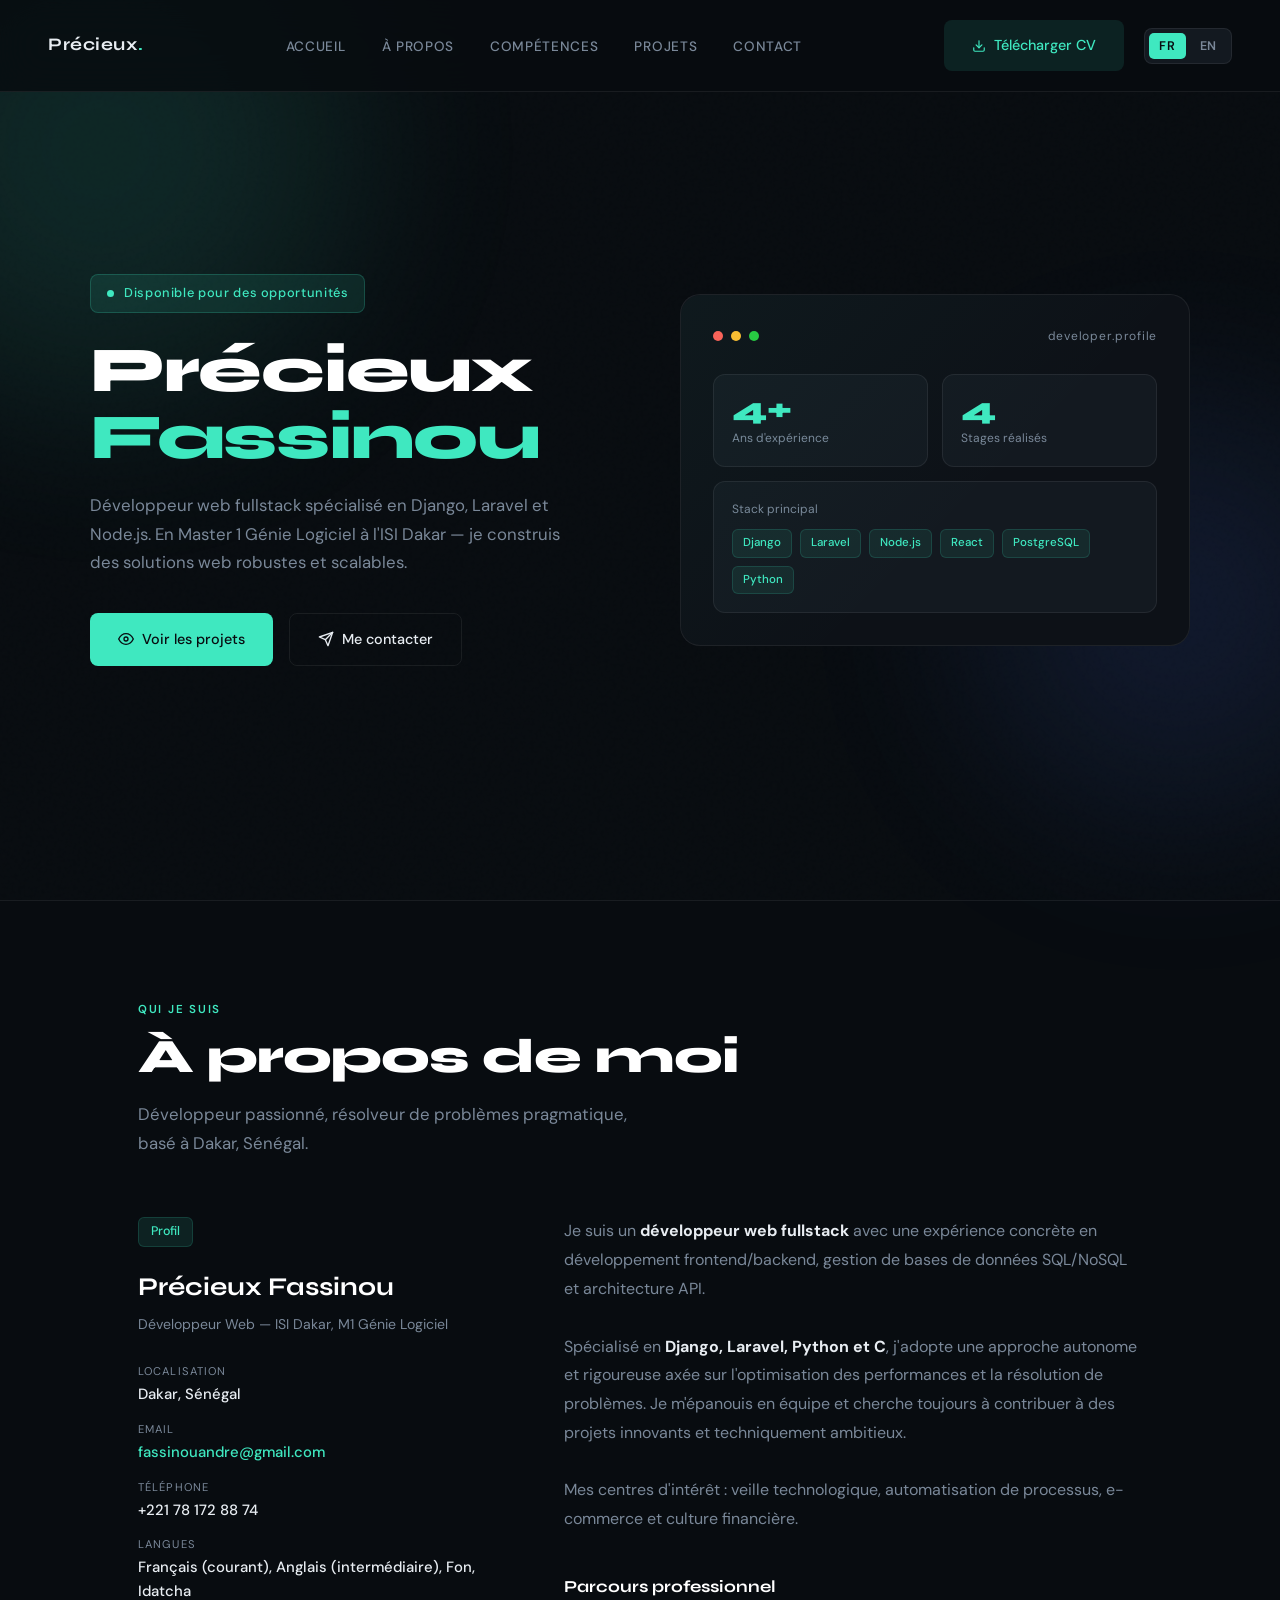
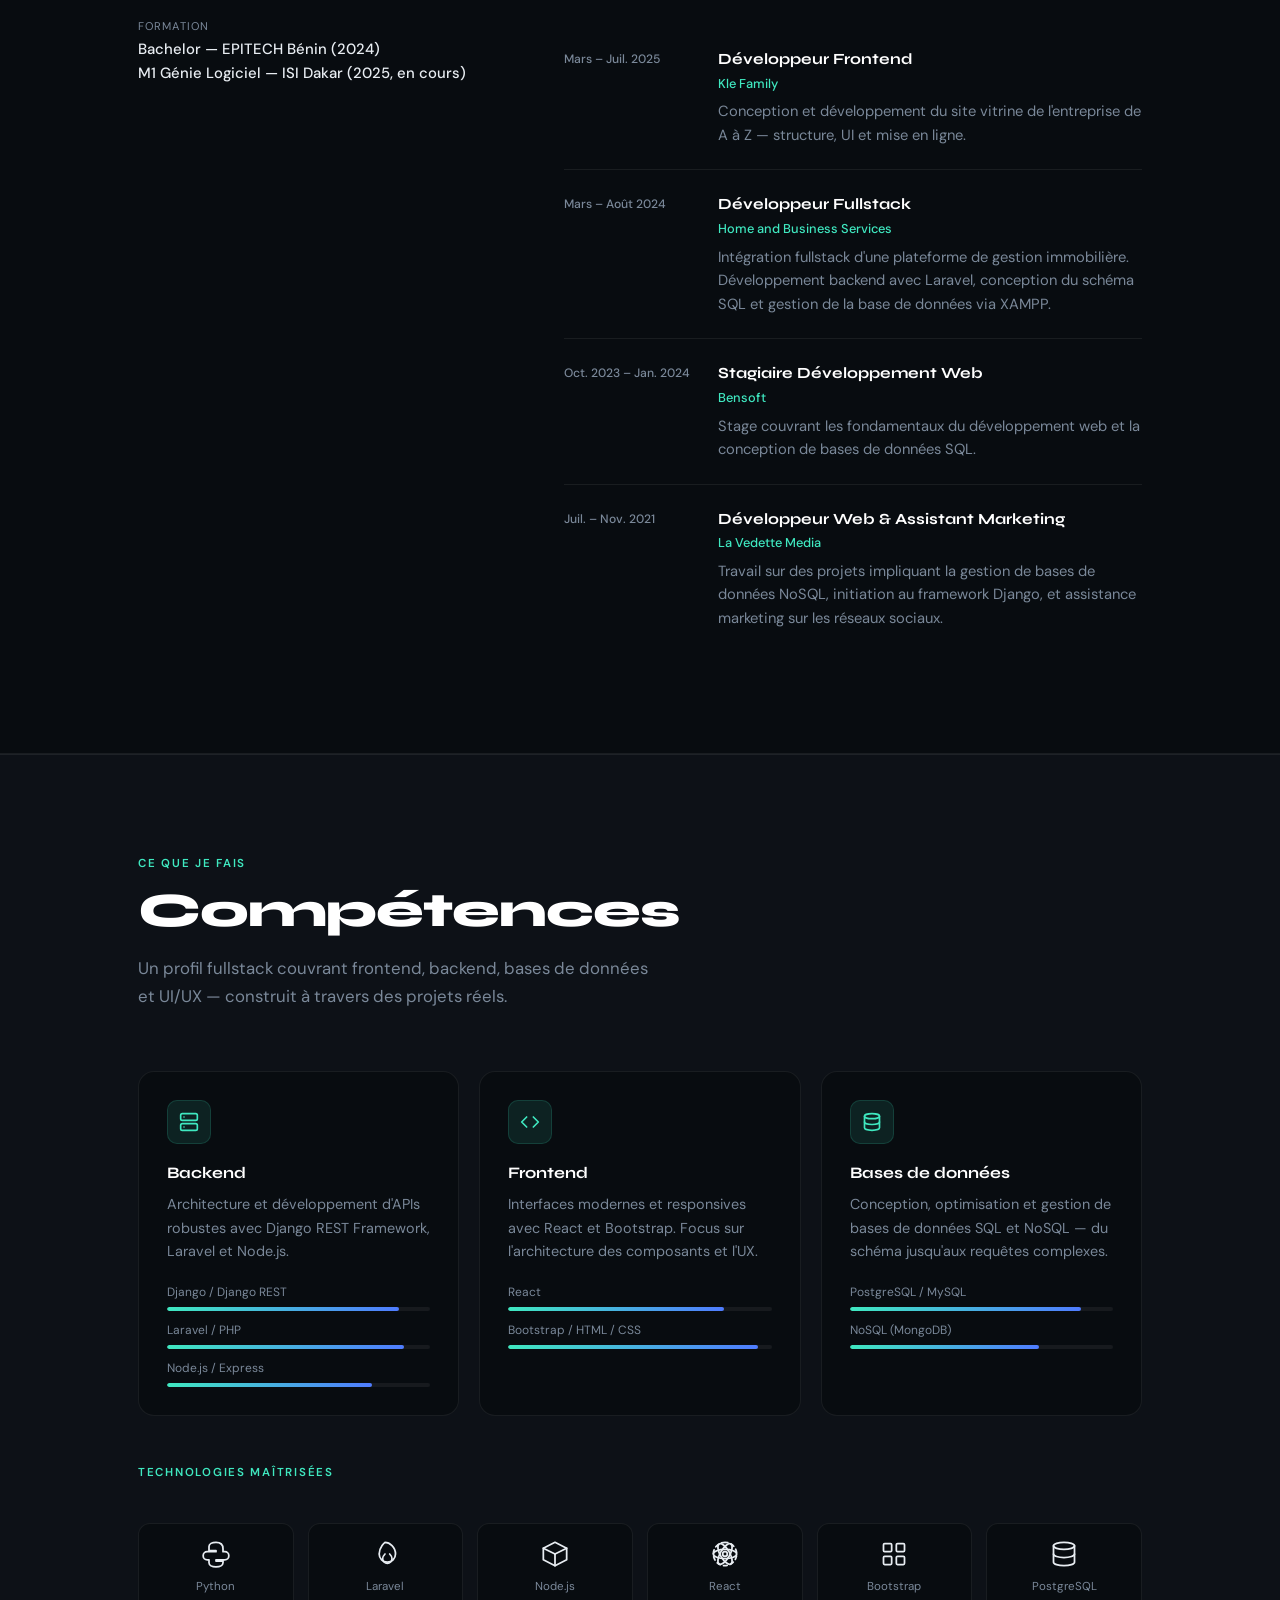
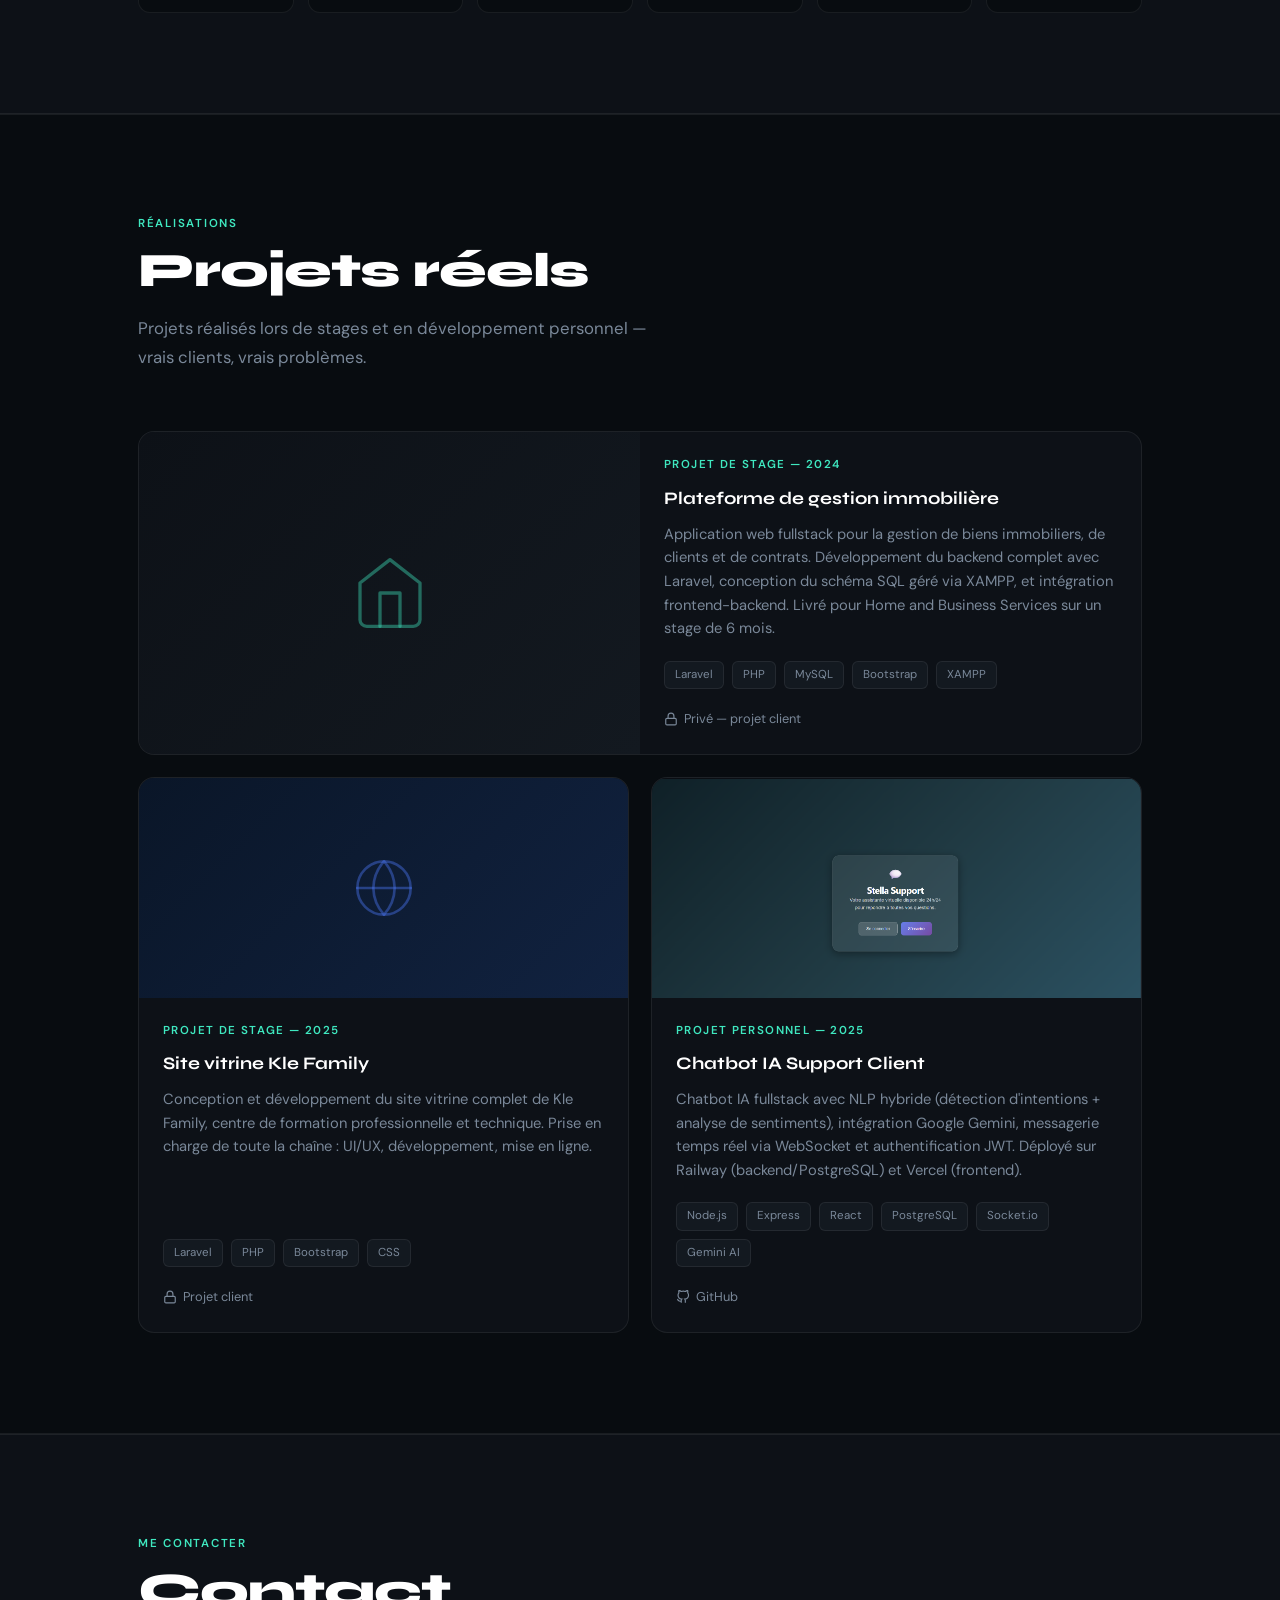
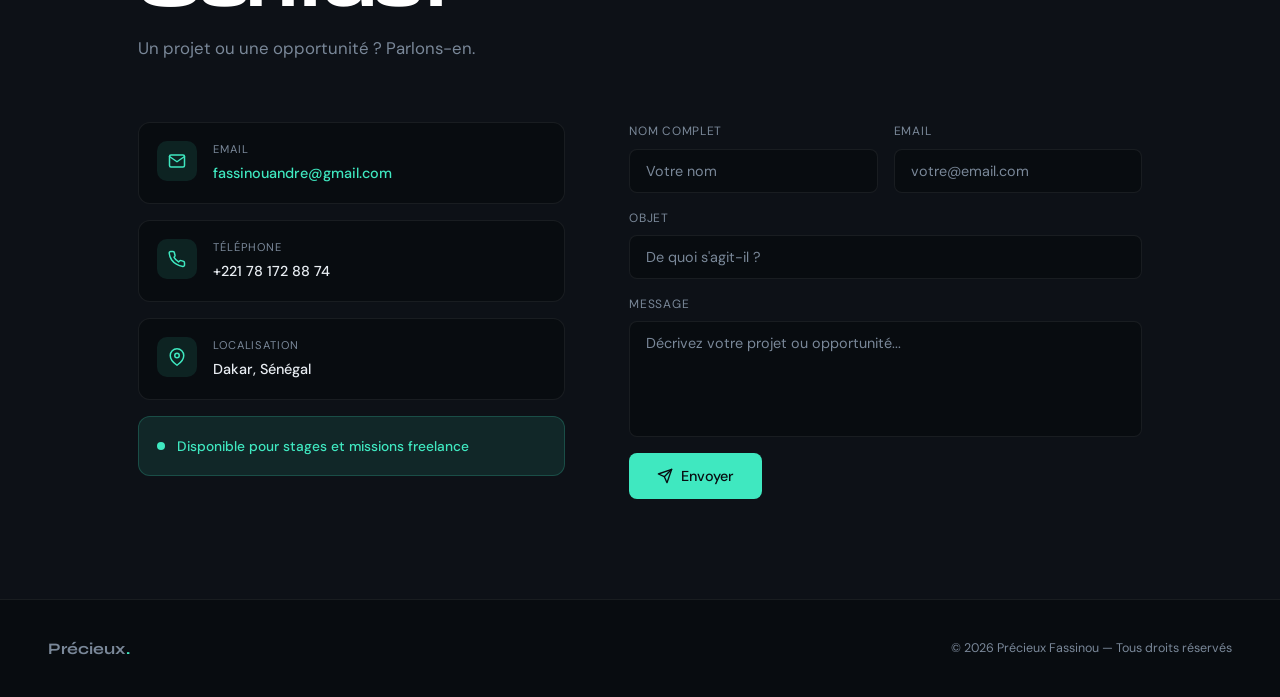
==== commit 7170a698: "feat: add CV PDF and fix assets" ====
--- a/index.html
+++ b/index.html
@@ -1,533 +1,946 @@
-<!DOCTYPE html>
+<!doctype html>
 <html lang="fr">
-<head>
-  <meta charset="UTF-8" />
-  <meta name="viewport" content="width=device-width, initial-scale=1.0" />
-  <title>Précieux Fassinou — Développeur Web</title>
-  <link rel="preconnect" href="https://fonts.googleapis.com">
-  <link href="https://fonts.googleapis.com/css2?family=Syne:wght@400;600;700;800&family=DM+Sans:ital,opsz,wght@0,9..40,300;0,9..40,400;0,9..40,500;1,9..40,300&display=swap" rel="stylesheet">
-  <link rel="stylesheet" href="style.css">
-</head>
-<body>
-
-  <!-- ORBS -->
-  <div class="orb orb-1"></div>
-  <div class="orb orb-2"></div>
-
-  <!-- ═══ NAV ═══ -->
-  <nav>
-    <a class="nav-logo" href="#home">Précieux<span>.</span></a>
-
-    <ul class="nav-links">
-      <li><a href="#home"     data-i18n="nav_home">Accueil</a></li>
-      <li><a href="#about"    data-i18n="nav_about">À propos</a></li>
-      <li><a href="#skills"   data-i18n="nav_skills">Compétences</a></li>
-      <li><a href="#projects" data-i18n="nav_projects">Projets</a></li>
-      <li><a href="#contact"  data-i18n="nav_contact">Contact</a></li>
-    </ul>
-
-    <div class="nav-right">
-      <div id="lang-switcher">
+  <head>
+    <meta charset="UTF-8" />
+    <meta name="viewport" content="width=device-width, initial-scale=1.0" />
+    <title>Précieux Fassinou — Développeur Web</title>
+    <link rel="icon" type="image/svg+xml" href="favicon.svg" />
+    <link rel="preconnect" href="https://fonts.googleapis.com" />
+    <link
+      href="https://fonts.googleapis.com/css2?family=Syne:wght@400;600;700;800&family=DM+Sans:ital,opsz,wght@0,9..40,300;0,9..40,400;0,9..40,500;1,9..40,300&display=swap"
+      rel="stylesheet"
+    />
+    <link rel="stylesheet" href="style.css" />
+  </head>
+  <body>
+    <!-- ORBS -->
+    <div class="orb orb-1"></div>
+    <div class="orb orb-2"></div>
+
+    <!-- ═══ NAV ═══ -->
+    <nav>
+      <a class="nav-logo" href="#home">Précieux<span>.</span></a>
+
+      <ul class="nav-links">
+        <li><a href="#home" data-i18n="nav_home">Accueil</a></li>
+        <li><a href="#about" data-i18n="nav_about">À propos</a></li>
+        <li><a href="#skills" data-i18n="nav_skills">Compétences</a></li>
+        <li><a href="#projects" data-i18n="nav_projects">Projets</a></li>
+        <li><a href="#contact" data-i18n="nav_contact">Contact</a></li>
+      </ul>
+
+      <div class="nav-right">
+        <a
+          href="Precieux_Fassinou_CV_2026.pdf"
+          download
+          class="btn btn-cv"
+          data-i18n-title="cv_download"
+        >
+          <svg
+            width="14"
+            height="14"
+            viewBox="0 0 24 24"
+            fill="none"
+            stroke="currentColor"
+            stroke-width="2"
+            stroke-linecap="round"
+            stroke-linejoin="round"
+          >
+            <path d="M21 15v4a2 2 0 0 1-2 2H5a2 2 0 0 1-2-2v-4" />
+            <polyline points="7 10 12 15 17 10" />
+            <line x1="12" y1="15" x2="12" y2="3" />
+          </svg>
+          <span data-i18n="cv_download">Télécharger CV</span>
+        </a>
+        <div id="lang-switcher">
+          <button class="lang-btn" data-lang="fr">FR</button>
+          <button class="lang-btn" data-lang="en">EN</button>
+        </div>
+        <button
+          class="nav-mobile-btn"
+          id="nav-open"
+          aria-label="Ouvrir le menu"
+        >
+          <!-- hamburger SVG -->
+          <svg
+            width="22"
+            height="22"
+            viewBox="0 0 24 24"
+            fill="none"
+            stroke="currentColor"
+            stroke-width="2"
+            stroke-linecap="round"
+          >
+            <line x1="3" y1="6" x2="21" y2="6" />
+            <line x1="3" y1="12" x2="21" y2="12" />
+            <line x1="3" y1="18" x2="21" y2="18" />
+          </svg>
+        </button>
+      </div>
+    </nav>
+
+    <!-- MOBILE DRAWER -->
+    <div id="mobile-drawer">
+      <button id="mobile-close" aria-label="Fermer le menu">
+        <svg
+          width="24"
+          height="24"
+          viewBox="0 0 24 24"
+          fill="none"
+          stroke="currentColor"
+          stroke-width="2"
+          stroke-linecap="round"
+        >
+          <line x1="18" y1="6" x2="6" y2="18" />
+          <line x1="6" y1="6" x2="18" y2="18" />
+        </svg>
+      </button>
+      <a href="#home" data-i18n="nav_home">Accueil</a>
+      <a href="#about" data-i18n="nav_about">À propos</a>
+      <a href="#skills" data-i18n="nav_skills">Compétences</a>
+      <a href="#projects" data-i18n="nav_projects">Projets</a>
+      <a href="#contact" data-i18n="nav_contact">Contact</a>
+      <div id="lang-switcher" style="margin-top: 16px">
         <button class="lang-btn" data-lang="fr">FR</button>
         <button class="lang-btn" data-lang="en">EN</button>
       </div>
-      <button class="nav-mobile-btn" id="nav-open" aria-label="Ouvrir le menu">
-        <!-- hamburger SVG -->
-        <svg width="22" height="22" viewBox="0 0 24 24" fill="none" stroke="currentColor" stroke-width="2" stroke-linecap="round">
-          <line x1="3" y1="6" x2="21" y2="6"/>
-          <line x1="3" y1="12" x2="21" y2="12"/>
-          <line x1="3" y1="18" x2="21" y2="18"/>
-        </svg>
-      </button>
     </div>
-  </nav>
-
-  <!-- MOBILE DRAWER -->
-  <div id="mobile-drawer">
-    <button id="mobile-close" aria-label="Fermer le menu">
-      <svg width="24" height="24" viewBox="0 0 24 24" fill="none" stroke="currentColor" stroke-width="2" stroke-linecap="round">
-        <line x1="18" y1="6" x2="6" y2="18"/>
-        <line x1="6" y1="6" x2="18" y2="18"/>
-      </svg>
-    </button>
-    <a href="#home"     data-i18n="nav_home">Accueil</a>
-    <a href="#about"    data-i18n="nav_about">À propos</a>
-    <a href="#skills"   data-i18n="nav_skills">Compétences</a>
-    <a href="#projects" data-i18n="nav_projects">Projets</a>
-    <a href="#contact"  data-i18n="nav_contact">Contact</a>
-    <div id="lang-switcher" style="margin-top:16px">
-      <button class="lang-btn" data-lang="fr">FR</button>
-      <button class="lang-btn" data-lang="en">EN</button>
-    </div>
-  </div>
-
-  <!-- ═══ HERO ═══ -->
-  <section id="home">
-    <div class="hero-inner">
-
-      <div class="fade-in">
-        <div class="hero-status">
-          <span class="status-dot"></span>
-          <span data-i18n="hero_status">Disponible pour des opportunités</span>
+
+    <!-- ═══ HERO ═══ -->
+    <section id="home">
+      <div class="hero-inner">
+        <div class="fade-in">
+          <div class="hero-status">
+            <span class="status-dot"></span>
+            <span data-i18n="hero_status"
+              >Disponible pour des opportunités</span
+            >
+          </div>
+          <h1 class="hero-title">
+            Précieux<br /><span class="accent">Fassinou</span>
+          </h1>
+          <p class="hero-subtitle" data-i18n="hero_sub">
+            Développeur web fullstack spécialisé en Django, Laravel et Node.js.
+            En Master 1 Génie Logiciel à l'ISI Dakar.
+          </p>
+          <div class="hero-cta">
+            <a href="#projects" class="btn btn-primary">
+              <!-- eye icon -->
+              <svg
+                width="16"
+                height="16"
+                viewBox="0 0 24 24"
+                fill="none"
+                stroke="currentColor"
+                stroke-width="2"
+                stroke-linecap="round"
+                stroke-linejoin="round"
+              >
+                <path d="M1 12s4-8 11-8 11 8 11 8-4 8-11 8-11-8-11-8z" />
+                <circle cx="12" cy="12" r="3" />
+              </svg>
+              <span data-i18n="hero_btn_projects">Voir les projets</span>
+            </a>
+            <a href="#contact" class="btn btn-outline">
+              <!-- send icon -->
+              <svg
+                width="16"
+                height="16"
+                viewBox="0 0 24 24"
+                fill="none"
+                stroke="currentColor"
+                stroke-width="2"
+                stroke-linecap="round"
+                stroke-linejoin="round"
+              >
+                <line x1="22" y1="2" x2="11" y2="13" />
+                <polygon points="22 2 15 22 11 13 2 9 22 2" />
+              </svg>
+              <span data-i18n="hero_btn_contact">Me contacter</span>
+            </a>
+          </div>
         </div>
-        <h1 class="hero-title">Précieux<br><span class="accent">Fassinou</span></h1>
-        <p class="hero-subtitle" data-i18n="hero_sub">
-          Développeur web fullstack spécialisé en Django, Laravel et Node.js. En Master 1 Génie Logiciel à l'ISI Dakar.
-        </p>
-        <div class="hero-cta">
-          <a href="#projects" class="btn btn-primary">
-            <!-- eye icon -->
-            <svg width="16" height="16" viewBox="0 0 24 24" fill="none" stroke="currentColor" stroke-width="2" stroke-linecap="round" stroke-linejoin="round"><path d="M1 12s4-8 11-8 11 8 11 8-4 8-11 8-11-8-11-8z"/><circle cx="12" cy="12" r="3"/></svg>
-            <span data-i18n="hero_btn_projects">Voir les projets</span>
-          </a>
-          <a href="#contact" class="btn btn-outline">
-            <!-- send icon -->
-            <svg width="16" height="16" viewBox="0 0 24 24" fill="none" stroke="currentColor" stroke-width="2" stroke-linecap="round" stroke-linejoin="round"><line x1="22" y1="2" x2="11" y2="13"/><polygon points="22 2 15 22 11 13 2 9 22 2"/></svg>
-            <span data-i18n="hero_btn_contact">Me contacter</span>
-          </a>
+
+        <div class="hero-card fade-in" style="transition-delay: 0.15s">
+          <div class="hc-header">
+            <div class="hc-dot red"></div>
+            <div class="hc-dot yellow"></div>
+            <div class="hc-dot green"></div>
+            <span class="hc-title">developer.profile</span>
+          </div>
+          <div class="stat-grid">
+            <div class="stat-item">
+              <div class="stat-num">4+</div>
+              <div class="stat-label" data-i18n="hero_stat1_label">
+                Ans d'expérience
+              </div>
+            </div>
+            <div class="stat-item">
+              <div class="stat-num">4</div>
+              <div class="stat-label" data-i18n="hero_stat2_label">
+                Stages réalisés
+              </div>
+            </div>
+            <div class="stat-item full">
+              <div
+                class="stat-label"
+                data-i18n="hero_stack_label"
+                style="margin-bottom: 10px"
+              >
+                Stack principal
+              </div>
+              <div class="tech-tags">
+                <span class="tech-tag">Django</span>
+                <span class="tech-tag">Laravel</span>
+                <span class="tech-tag">Node.js</span>
+                <span class="tech-tag">React</span>
+                <span class="tech-tag">PostgreSQL</span>
+                <span class="tech-tag">Python</span>
+              </div>
+            </div>
+          </div>
         </div>
       </div>
-
-      <div class="hero-card fade-in" style="transition-delay:.15s">
-        <div class="hc-header">
-          <div class="hc-dot red"></div>
-          <div class="hc-dot yellow"></div>
-          <div class="hc-dot green"></div>
-          <span class="hc-title">developer.profile</span>
-        </div>
-        <div class="stat-grid">
-          <div class="stat-item">
-            <div class="stat-num">4+</div>
-            <div class="stat-label" data-i18n="hero_stat1_label">Ans d'expérience</div>
-          </div>
-          <div class="stat-item">
-            <div class="stat-num">4</div>
-            <div class="stat-label" data-i18n="hero_stat2_label">Stages réalisés</div>
-          </div>
-          <div class="stat-item full">
-            <div class="stat-label" data-i18n="hero_stack_label" style="margin-bottom:10px">Stack principal</div>
-            <div class="tech-tags">
-              <span class="tech-tag">Django</span>
-              <span class="tech-tag">Laravel</span>
-              <span class="tech-tag">Node.js</span>
-              <span class="tech-tag">React</span>
-              <span class="tech-tag">PostgreSQL</span>
-              <span class="tech-tag">Python</span>
+    </section>
+
+    <hr class="divider" />
+
+    <!-- ═══ ABOUT ═══ -->
+    <section id="about">
+      <div class="section-inner">
+        <p class="section-label fade-in" data-i18n="about_label">Qui je suis</p>
+        <h2 class="section-title fade-in" data-i18n="about_title">
+          À propos de moi
+        </h2>
+        <p class="section-desc fade-in" data-i18n="about_desc">
+          Développeur passionné, basé à Dakar, Sénégal.
+        </p>
+
+        <div class="about-grid">
+          <div class="fade-in">
+            <div class="about-tag" data-i18n="about_tag">Profil</div>
+            <div class="about-name">Précieux Fassinou</div>
+            <div class="about-role" data-i18n="about_role">
+              Développeur Web — ISI Dakar, M1 Génie Logiciel
+            </div>
+            <ul class="info-list">
+              <li>
+                <span class="il-label" data-i18n="il_location"
+                  >Localisation</span
+                >
+                <span class="il-val">Dakar, Sénégal</span>
+              </li>
+              <li>
+                <span class="il-label" data-i18n="il_email">Email</span>
+                <span class="il-val"
+                  ><a href="mailto:fassinouandre@gmail.com"
+                    >fassinouandre@gmail.com</a
+                  ></span
+                >
+              </li>
+              <li>
+                <span class="il-label" data-i18n="il_phone">Téléphone</span>
+                <span class="il-val">+221 78 172 88 74</span>
+              </li>
+              <li>
+                <span class="il-label" data-i18n="il_languages">Langues</span>
+                <span class="il-val" data-i18n="il_lang_val"
+                  >Français (courant), Anglais (intermédiaire), Fon,
+                  Idatcha</span
+                >
+              </li>
+              <li>
+                <span class="il-label" data-i18n="il_edu">Formation</span>
+                <span class="il-val" data-i18n="il_edu_val"
+                  >Bachelor — EPITECH Bénin (2024)<br />M1 Génie Logiciel — ISI
+                  Dakar (2025, en cours)</span
+                >
+              </li>
+            </ul>
+          </div>
+
+          <div class="fade-in" style="transition-delay: 0.1s">
+            <p class="about-bio" data-i18n="about_bio">
+              Je suis un <strong>développeur web fullstack</strong> avec une
+              expérience concrète en développement frontend/backend, gestion de
+              bases de données SQL/NoSQL et architecture API.
+            </p>
+
+            <div class="timeline-header" data-i18n="tl_title">
+              Parcours professionnel
+            </div>
+            <div class="tl-items">
+              <div class="tl-item fade-in">
+                <div class="tl-date">Mars – Juil. 2025</div>
+                <div class="tl-content">
+                  <div class="tl-role" data-i18n="tl1_role">
+                    Développeur Frontend
+                  </div>
+                  <div class="tl-company">Kle Family</div>
+                  <div class="tl-desc" data-i18n="tl1_desc">
+                    Conception et développement du site vitrine de l'entreprise
+                    de A à Z.
+                  </div>
+                </div>
+              </div>
+
+              <div class="tl-item fade-in">
+                <div class="tl-date">Mars – Août 2024</div>
+                <div class="tl-content">
+                  <div class="tl-role" data-i18n="tl2_role">
+                    Développeur Fullstack
+                  </div>
+                  <div class="tl-company">Home and Business Services</div>
+                  <div class="tl-desc" data-i18n="tl2_desc">
+                    Intégration fullstack d'une plateforme de gestion
+                    immobilière.
+                  </div>
+                </div>
+              </div>
+
+              <div class="tl-item fade-in">
+                <div class="tl-date">Oct. 2023 – Jan. 2024</div>
+                <div class="tl-content">
+                  <div class="tl-role" data-i18n="tl3_role">
+                    Stagiaire Développement Web
+                  </div>
+                  <div class="tl-company">Bensoft</div>
+                  <div class="tl-desc" data-i18n="tl3_desc">
+                    Fondamentaux du développement web et conception de bases de
+                    données SQL.
+                  </div>
+                </div>
+              </div>
+
+              <div class="tl-item fade-in">
+                <div class="tl-date">Juil. – Nov. 2021</div>
+                <div class="tl-content">
+                  <div class="tl-role" data-i18n="tl4_role">
+                    Développeur Web & Assistant Marketing
+                  </div>
+                  <div class="tl-company">La Vedette Media</div>
+                  <div class="tl-desc" data-i18n="tl4_desc">
+                    NoSQL, initiation Django, assistance marketing réseaux
+                    sociaux.
+                  </div>
+                </div>
+              </div>
             </div>
           </div>
         </div>
       </div>
-
-    </div>
-  </section>
-
-  <hr class="divider">
-
-  <!-- ═══ ABOUT ═══ -->
-  <section id="about">
-    <div class="section-inner">
-      <p class="section-label fade-in" data-i18n="about_label">Qui je suis</p>
-      <h2 class="section-title fade-in" data-i18n="about_title">À propos de moi</h2>
-      <p class="section-desc fade-in" data-i18n="about_desc">Développeur passionné, basé à Dakar, Sénégal.</p>
-
-      <div class="about-grid">
-
-        <div class="fade-in">
-          <div class="about-tag" data-i18n="about_tag">Profil</div>
-          <div class="about-name">Précieux Fassinou</div>
-          <div class="about-role" data-i18n="about_role">Développeur Web — ISI Dakar, M1 Génie Logiciel</div>
-          <ul class="info-list">
-            <li>
-              <span class="il-label" data-i18n="il_location">Localisation</span>
-              <span class="il-val">Dakar, Sénégal</span>
-            </li>
-            <li>
-              <span class="il-label" data-i18n="il_email">Email</span>
-              <span class="il-val"><a href="mailto:fassinouandre@gmail.com">fassinouandre@gmail.com</a></span>
-            </li>
-            <li>
-              <span class="il-label" data-i18n="il_phone">Téléphone</span>
-              <span class="il-val">+221 78 172 88 74</span>
-            </li>
-            <li>
-              <span class="il-label" data-i18n="il_languages">Langues</span>
-              <span class="il-val" data-i18n="il_lang_val">Français (courant), Anglais (intermédiaire), Fon, Idatcha</span>
-            </li>
-            <li>
-              <span class="il-label" data-i18n="il_edu">Formation</span>
-              <span class="il-val" data-i18n="il_edu_val">Bachelor — EPITECH Bénin (2024)<br>M1 Génie Logiciel — ISI Dakar (2025, en cours)</span>
-            </li>
-          </ul>
+    </section>
+
+    <hr class="divider" />
+
+    <!-- ═══ SKILLS ═══ -->
+    <section id="skills">
+      <div class="section-inner">
+        <p class="section-label fade-in" data-i18n="skills_label">
+          Ce que je fais
+        </p>
+        <h2 class="section-title fade-in" data-i18n="skills_title">
+          Compétences
+        </h2>
+        <p class="section-desc fade-in" data-i18n="skills_desc">
+          Un profil fullstack couvrant frontend, backend, bases de données et
+          UI/UX.
+        </p>
+
+        <div class="skills-grid">
+          <!-- Backend -->
+          <div class="skill-card fade-in">
+            <div class="skill-icon">
+              <svg
+                viewBox="0 0 24 24"
+                fill="none"
+                stroke="currentColor"
+                stroke-width="2"
+                stroke-linecap="round"
+                stroke-linejoin="round"
+              >
+                <rect x="2" y="2" width="20" height="8" rx="2" />
+                <rect x="2" y="14" width="20" height="8" rx="2" />
+                <line x1="6" y1="6" x2="6.01" y2="6" />
+                <line x1="6" y1="18" x2="6.01" y2="18" />
+              </svg>
+            </div>
+            <div class="skill-name" data-i18n="sk1_name">Backend</div>
+            <div class="skill-desc" data-i18n="sk1_desc">
+              Architecture et développement d'APIs robustes avec Django REST
+              Framework, Laravel et Node.js.
+            </div>
+            <div class="skill-bars">
+              <div>
+                <div class="bar-label">Django / Django REST</div>
+                <div class="bar-track">
+                  <div class="bar-fill" style="width: 88%"></div>
+                </div>
+              </div>
+              <div>
+                <div class="bar-label">Laravel / PHP</div>
+                <div class="bar-track">
+                  <div class="bar-fill" style="width: 90%"></div>
+                </div>
+              </div>
+              <div>
+                <div class="bar-label">Node.js / Express</div>
+                <div class="bar-track">
+                  <div class="bar-fill" style="width: 78%"></div>
+                </div>
+              </div>
+            </div>
+          </div>
+
+          <!-- Frontend -->
+          <div class="skill-card fade-in" style="transition-delay: 0.05s">
+            <div class="skill-icon">
+              <svg
+                viewBox="0 0 24 24"
+                fill="none"
+                stroke="currentColor"
+                stroke-width="2"
+                stroke-linecap="round"
+                stroke-linejoin="round"
+              >
+                <polyline points="16 18 22 12 16 6" />
+                <polyline points="8 6 2 12 8 18" />
+              </svg>
+            </div>
+            <div class="skill-name" data-i18n="sk2_name">Frontend</div>
+            <div class="skill-desc" data-i18n="sk2_desc">
+              Interfaces modernes et responsives avec React et Bootstrap.
+            </div>
+            <div class="skill-bars">
+              <div>
+                <div class="bar-label">React</div>
+                <div class="bar-track">
+                  <div class="bar-fill" style="width: 82%"></div>
+                </div>
+              </div>
+              <div>
+                <div class="bar-label">Bootstrap / HTML / CSS</div>
+                <div class="bar-track">
+                  <div class="bar-fill" style="width: 95%"></div>
+                </div>
+              </div>
+            </div>
+          </div>
+
+          <!-- Database -->
+          <div class="skill-card fade-in" style="transition-delay: 0.1s">
+            <div class="skill-icon">
+              <svg
+                viewBox="0 0 24 24"
+                fill="none"
+                stroke="currentColor"
+                stroke-width="2"
+                stroke-linecap="round"
+                stroke-linejoin="round"
+              >
+                <ellipse cx="12" cy="5" rx="9" ry="3" />
+                <path d="M21 12c0 1.66-4 3-9 3s-9-1.34-9-3" />
+                <path d="M3 5v14c0 1.66 4 3 9 3s9-1.34 9-3V5" />
+              </svg>
+            </div>
+            <div class="skill-name" data-i18n="sk3_name">Bases de données</div>
+            <div class="skill-desc" data-i18n="sk3_desc">
+              Conception, optimisation et gestion SQL/NoSQL.
+            </div>
+            <div class="skill-bars">
+              <div>
+                <div class="bar-label">PostgreSQL / MySQL</div>
+                <div class="bar-track">
+                  <div class="bar-fill" style="width: 88%"></div>
+                </div>
+              </div>
+              <div>
+                <div class="bar-label">NoSQL (MongoDB)</div>
+                <div class="bar-track">
+                  <div class="bar-fill" style="width: 72%"></div>
+                </div>
+              </div>
+            </div>
+          </div>
         </div>
 
-        <div class="fade-in" style="transition-delay:.1s">
-          <p class="about-bio" data-i18n="about_bio">
-            Je suis un <strong>développeur web fullstack</strong> avec une expérience concrète en développement frontend/backend, gestion de bases de données SQL/NoSQL et architecture API.
-          </p>
-
-          <div class="timeline-header" data-i18n="tl_title">Parcours professionnel</div>
-          <div class="tl-items">
-
-            <div class="tl-item fade-in">
-              <div class="tl-date">Mars – Juil. 2025</div>
-              <div class="tl-content">
-                <div class="tl-role" data-i18n="tl1_role">Développeur Frontend</div>
-                <div class="tl-company">Kle Family</div>
-                <div class="tl-desc" data-i18n="tl1_desc">Conception et développement du site vitrine de l'entreprise de A à Z.</div>
-              </div>
-            </div>
-
-            <div class="tl-item fade-in">
-              <div class="tl-date">Mars – Août 2024</div>
-              <div class="tl-content">
-                <div class="tl-role" data-i18n="tl2_role">Développeur Fullstack</div>
-                <div class="tl-company">Home and Business Services</div>
-                <div class="tl-desc" data-i18n="tl2_desc">Intégration fullstack d'une plateforme de gestion immobilière.</div>
-              </div>
-            </div>
-
-            <div class="tl-item fade-in">
-              <div class="tl-date">Oct. 2023 – Jan. 2024</div>
-              <div class="tl-content">
-                <div class="tl-role" data-i18n="tl3_role">Stagiaire Développement Web</div>
-                <div class="tl-company">Bensoft</div>
-                <div class="tl-desc" data-i18n="tl3_desc">Fondamentaux du développement web et conception de bases de données SQL.</div>
-              </div>
-            </div>
-
-            <div class="tl-item fade-in">
-              <div class="tl-date">Juil. – Nov. 2021</div>
-              <div class="tl-content">
-                <div class="tl-role" data-i18n="tl4_role">Développeur Web & Assistant Marketing</div>
-                <div class="tl-company">La Vedette Media</div>
-                <div class="tl-desc" data-i18n="tl4_desc">NoSQL, initiation Django, assistance marketing réseaux sociaux.</div>
-              </div>
-            </div>
-
+        <!-- Tech bubbles — SVG inline, pas de Font Awesome -->
+        <p
+          class="section-label fade-in"
+          style="margin-top: 48px"
+          data-i18n="tech_label"
+        >
+          Technologies maîtrisées
+        </p>
+        <div class="tech-row fade-in">
+          <!-- Python -->
+          <div class="tech-bubble">
+            <svg
+              viewBox="0 0 24 24"
+              fill="none"
+              stroke="currentColor"
+              stroke-width="1.5"
+              stroke-linecap="round"
+              stroke-linejoin="round"
+            >
+              <path
+                d="M12 2C8.5 2 6 3.5 6 5.5V9h6v1H4.5C2.5 10 1 11.5 1 13.5s1.5 3.5 3.5 3.5H6v2.5C6 21.5 8.5 23 12 23s6-1.5 6-3.5V18h-6v-1h7.5c2 0 3.5-1.5 3.5-3.5S21.5 10 19.5 10H18V7.5C18 3.5 15.5 2 12 2z"
+              />
+            </svg>
+            <span>Python</span>
+          </div>
+
+          <!-- Laravel — flame icon -->
+          <div class="tech-bubble">
+            <svg
+              viewBox="0 0 24 24"
+              fill="none"
+              stroke="currentColor"
+              stroke-width="1.5"
+              stroke-linecap="round"
+              stroke-linejoin="round"
+            >
+              <path d="M12 2c0 0-5 4-5 10a7 7 0 0 0 14 0C21 6 16 2 12 2z" />
+              <path d="M12 12c0 0-2 2-2 4a4 4 0 0 0 8 0c0-2-2-4-2-4" />
+            </svg>
+            <span>Laravel</span>
+          </div>
+
+          <!-- Node.js — hexagon -->
+          <div class="tech-bubble">
+            <svg
+              viewBox="0 0 24 24"
+              fill="none"
+              stroke="currentColor"
+              stroke-width="1.5"
+              stroke-linecap="round"
+              stroke-linejoin="round"
+            >
+              <polygon points="12 2 22 7 22 17 12 22 2 17 2 7" />
+              <polyline points="12 22 12 12" />
+              <line x1="22" y1="7" x2="12" y2="12" />
+              <line x1="2" y1="7" x2="12" y2="12" />
+            </svg>
+            <span>Node.js</span>
+          </div>
+
+          <!-- React — atom -->
+          <div class="tech-bubble">
+            <svg
+              viewBox="0 0 24 24"
+              fill="none"
+              stroke="currentColor"
+              stroke-width="1.5"
+              stroke-linecap="round"
+              stroke-linejoin="round"
+            >
+              <circle cx="12" cy="12" r="2" />
+              <path
+                d="M12 2C6.5 2 2 6.5 2 12s4.5 10 10 10 10-4.5 10-10S17.5 2 12 2z"
+                stroke-dasharray="3 3"
+              />
+              <ellipse cx="12" cy="12" rx="10" ry="4" />
+              <ellipse
+                cx="12"
+                cy="12"
+                rx="10"
+                ry="4"
+                transform="rotate(60 12 12)"
+              />
+              <ellipse
+                cx="12"
+                cy="12"
+                rx="10"
+                ry="4"
+                transform="rotate(120 12 12)"
+              />
+            </svg>
+            <span>React</span>
+          </div>
+
+          <!-- Bootstrap — grid icon -->
+          <div class="tech-bubble">
+            <svg
+              viewBox="0 0 24 24"
+              fill="none"
+              stroke="currentColor"
+              stroke-width="1.5"
+              stroke-linecap="round"
+              stroke-linejoin="round"
+            >
+              <rect x="3" y="3" width="7" height="7" rx="1" />
+              <rect x="14" y="3" width="7" height="7" rx="1" />
+              <rect x="3" y="14" width="7" height="7" rx="1" />
+              <rect x="14" y="14" width="7" height="7" rx="1" />
+            </svg>
+            <span>Bootstrap</span>
+          </div>
+
+          <!-- PostgreSQL — database -->
+          <div class="tech-bubble">
+            <svg
+              viewBox="0 0 24 24"
+              fill="none"
+              stroke="currentColor"
+              stroke-width="1.5"
+              stroke-linecap="round"
+              stroke-linejoin="round"
+            >
+              <ellipse cx="12" cy="5" rx="9" ry="3" />
+              <path d="M21 12c0 1.66-4 3-9 3s-9-1.34-9-3" />
+              <path d="M3 5v14c0 1.66 4 3 9 3s9-1.34 9-3V5" />
+            </svg>
+            <span>PostgreSQL</span>
           </div>
         </div>
-
       </div>
-    </div>
-  </section>
-
-  <hr class="divider">
-
-  <!-- ═══ SKILLS ═══ -->
-  <section id="skills">
-    <div class="section-inner">
-      <p class="section-label fade-in" data-i18n="skills_label">Ce que je fais</p>
-      <h2 class="section-title fade-in" data-i18n="skills_title">Compétences</h2>
-      <p class="section-desc fade-in" data-i18n="skills_desc">Un profil fullstack couvrant frontend, backend, bases de données et UI/UX.</p>
-
-      <div class="skills-grid">
-
-        <!-- Backend -->
-        <div class="skill-card fade-in">
-          <div class="skill-icon">
-            <svg viewBox="0 0 24 24" fill="none" stroke="currentColor" stroke-width="2" stroke-linecap="round" stroke-linejoin="round">
-              <rect x="2" y="2" width="20" height="8" rx="2"/><rect x="2" y="14" width="20" height="8" rx="2"/>
-              <line x1="6" y1="6" x2="6.01" y2="6"/><line x1="6" y1="18" x2="6.01" y2="18"/>
-            </svg>
-          </div>
-          <div class="skill-name" data-i18n="sk1_name">Backend</div>
-          <div class="skill-desc" data-i18n="sk1_desc">Architecture et développement d'APIs robustes avec Django REST Framework, Laravel et Node.js.</div>
-          <div class="skill-bars">
-            <div><div class="bar-label">Django / Django REST</div><div class="bar-track"><div class="bar-fill" style="width:88%"></div></div></div>
-            <div><div class="bar-label">Laravel / PHP</div><div class="bar-track"><div class="bar-fill" style="width:90%"></div></div></div>
-            <div><div class="bar-label">Node.js / Express</div><div class="bar-track"><div class="bar-fill" style="width:78%"></div></div></div>
+    </section>
+
+    <hr class="divider" />
+
+    <!-- ═══ PROJECTS ═══ -->
+    <section id="projects">
+      <div class="section-inner">
+        <p class="section-label fade-in" data-i18n="proj_label">Réalisations</p>
+        <h2 class="section-title fade-in" data-i18n="proj_title">
+          Projets réels
+        </h2>
+        <p class="section-desc fade-in" data-i18n="proj_desc">
+          Projets réalisés lors de stages et en développement personnel.
+        </p>
+
+        <div class="projects-grid">
+          <!-- Projet featured -->
+          <div class="proj-card featured fade-in">
+            <div class="proj-img">
+              <div
+                class="proj-img-inner"
+                style="background: linear-gradient(135deg, #0d1117, #131920)"
+              >
+                <!-- house SVG -->
+                <svg
+                  width="80"
+                  height="80"
+                  viewBox="0 0 24 24"
+                  fill="none"
+                  stroke="rgba(63,232,192,0.4)"
+                  stroke-width="1"
+                  stroke-linecap="round"
+                  stroke-linejoin="round"
+                >
+                  <path d="M3 9l9-7 9 7v11a2 2 0 0 1-2 2H5a2 2 0 0 1-2-2z" />
+                  <polyline points="9 22 9 12 15 12 15 22" />
+                </svg>
+              </div>
+            </div>
+            <div class="proj-body">
+              <div class="proj-type" data-i18n="p1_type">
+                Projet de stage — 2024
+              </div>
+              <div class="proj-title" data-i18n="p1_title">
+                Plateforme de gestion immobilière
+              </div>
+              <div class="proj-desc" data-i18n="p1_desc">
+                Application web fullstack pour la gestion de biens immobiliers,
+                de clients et de contrats.
+              </div>
+              <div class="proj-tags">
+                <span class="proj-tag">Laravel</span>
+                <span class="proj-tag">PHP</span>
+                <span class="proj-tag">MySQL</span>
+                <span class="proj-tag">Bootstrap</span>
+                <span class="proj-tag">XAMPP</span>
+              </div>
+              <div class="proj-links">
+                <span class="proj-link">
+                  <svg
+                    viewBox="0 0 24 24"
+                    fill="none"
+                    stroke="currentColor"
+                    stroke-width="2"
+                  >
+                    <rect x="3" y="11" width="18" height="11" rx="2" ry="2" />
+                    <path d="M7 11V7a5 5 0 0 1 10 0v4" />
+                  </svg>
+                  <span data-i18n="p1_lock">Privé — projet client</span>
+                </span>
+              </div>
+            </div>
+          </div>
+
+          <!-- Projet 2 -->
+          <div class="proj-card fade-in">
+            <div class="proj-img">
+              <div
+                class="proj-img-inner"
+                style="background: linear-gradient(135deg, #0a1628, #112240)"
+              >
+                <svg
+                  width="64"
+                  height="64"
+                  viewBox="0 0 24 24"
+                  fill="none"
+                  stroke="rgba(79,124,255,0.4)"
+                  stroke-width="1"
+                  stroke-linecap="round"
+                  stroke-linejoin="round"
+                >
+                  <circle cx="12" cy="12" r="10" />
+                  <line x1="2" y1="12" x2="22" y2="12" />
+                  <path
+                    d="M12 2a15.3 15.3 0 0 1 4 10 15.3 15.3 0 0 1-4 10 15.3 15.3 0 0 1-4-10 15.3 15.3 0 0 1 4-10z"
+                  />
+                </svg>
+              </div>
+            </div>
+            <div class="proj-body">
+              <div class="proj-type" data-i18n="p2_type">
+                Projet de stage — 2025
+              </div>
+              <div class="proj-title" data-i18n="p2_title">
+                Site vitrine Kle Family
+              </div>
+              <div class="proj-desc" data-i18n="p2_desc">
+                Conception et développement du site vitrine complet de Kle
+                Family.
+              </div>
+              <div class="proj-tags">
+                <span class="proj-tag">Laravel</span>
+                <span class="proj-tag">PHP</span>
+                <span class="proj-tag">Bootstrap</span>
+                <span class="proj-tag">CSS</span>
+              </div>
+              <div class="proj-links">
+                <span class="proj-link">
+                  <svg
+                    viewBox="0 0 24 24"
+                    fill="none"
+                    stroke="currentColor"
+                    stroke-width="2"
+                  >
+                    <rect x="3" y="11" width="18" height="11" rx="2" />
+                    <path d="M7 11V7a5 5 0 0 1 10 0v4" />
+                  </svg>
+                  <span data-i18n="p2_lock">Projet client</span>
+                </span>
+              </div>
+            </div>
+          </div>
+
+          <!-- Projet 3 — Stella -->
+          <div class="proj-card fade-in" style="transition-delay: 0.05s">
+            <div class="proj-img">
+              <img
+                src="stella-login.png"
+                alt="Stella — page de connexion"
+                class="proj-screenshot"
+              />
+            </div>
+            <div class="proj-body">
+              <div class="proj-type" data-i18n="p3_type">
+                Projet personnel — 2026
+              </div>
+              <div class="proj-title" data-i18n="p3_title">
+                Chatbot IA Support Client
+              </div>
+              <div class="proj-desc" data-i18n="p3_desc">
+                Chatbot IA fullstack avec NLP hybride, intégration Google
+                Gemini, WebSocket et JWT.
+              </div>
+              <div class="proj-tags">
+                <span class="proj-tag">Node.js</span>
+                <span class="proj-tag">Express</span>
+                <span class="proj-tag">React</span>
+                <span class="proj-tag">PostgreSQL</span>
+                <span class="proj-tag">Socket.io</span>
+                <span class="proj-tag">Gemini AI</span>
+              </div>
+              <div class="proj-links">
+                <a
+                  href="https://github.com/precieuxfassinou/chatbot-api"
+                  target="_blank"
+                  rel="noopener"
+                  class="proj-link"
+                >
+                  <svg
+                    viewBox="0 0 24 24"
+                    fill="none"
+                    stroke="currentColor"
+                    stroke-width="2"
+                  >
+                    <path
+                      d="M9 19c-5 1.5-5-2.5-7-3m14 6v-3.87a3.37 3.37 0 0 0-.94-2.61c3.14-.35 6.44-1.54 6.44-7A5.44 5.44 0 0 0 20 4.77 5.07 5.07 0 0 0 19.91 1S18.73.65 16 2.48a13.38 13.38 0 0 0-7 0C6.27.65 5.09 1 5.09 1A5.07 5.07 0 0 0 5 4.77a5.44 5.44 0 0 0-1.5 3.78c0 5.42 3.3 6.61 6.44 7A3.37 3.37 0 0 0 9 18.13V22"
+                    />
+                  </svg>
+                  GitHub
+                </a>
+              </div>
+            </div>
           </div>
         </div>
-
-        <!-- Frontend -->
-        <div class="skill-card fade-in" style="transition-delay:.05s">
-          <div class="skill-icon">
-            <svg viewBox="0 0 24 24" fill="none" stroke="currentColor" stroke-width="2" stroke-linecap="round" stroke-linejoin="round">
-              <polyline points="16 18 22 12 16 6"/><polyline points="8 6 2 12 8 18"/>
-            </svg>
-          </div>
-          <div class="skill-name" data-i18n="sk2_name">Frontend</div>
-          <div class="skill-desc" data-i18n="sk2_desc">Interfaces modernes et responsives avec React et Bootstrap.</div>
-          <div class="skill-bars">
-            <div><div class="bar-label">React</div><div class="bar-track"><div class="bar-fill" style="width:82%"></div></div></div>
-            <div><div class="bar-label">Bootstrap / HTML / CSS</div><div class="bar-track"><div class="bar-fill" style="width:95%"></div></div></div>
+      </div>
+    </section>
+
+    <hr class="divider" />
+
+    <!-- ═══ CONTACT ═══ -->
+    <section id="contact">
+      <div class="section-inner">
+        <p class="section-label fade-in" data-i18n="contact_label">
+          Me contacter
+        </p>
+        <h2 class="section-title fade-in" data-i18n="contact_title">Contact</h2>
+        <p class="section-desc fade-in" data-i18n="contact_desc">
+          Un projet ou une opportunité ? Parlons-en.
+        </p>
+
+        <div class="contact-grid">
+          <div class="contact-info fade-in">
+            <div class="ci-item">
+              <div class="ci-icon">
+                <svg
+                  viewBox="0 0 24 24"
+                  fill="none"
+                  stroke="currentColor"
+                  stroke-width="2"
+                  stroke-linecap="round"
+                  stroke-linejoin="round"
+                >
+                  <path
+                    d="M4 4h16c1.1 0 2 .9 2 2v12c0 1.1-.9 2-2 2H4c-1.1 0-2-.9-2-2V6c0-1.1.9-2 2-2z"
+                  />
+                  <polyline points="22,6 12,13 2,6" />
+                </svg>
+              </div>
+              <div>
+                <div class="ci-label" data-i18n="ci_email">Email</div>
+                <div class="ci-val">
+                  <a href="mailto:fassinouandre@gmail.com"
+                    >fassinouandre@gmail.com</a
+                  >
+                </div>
+              </div>
+            </div>
+
+            <div class="ci-item">
+              <div class="ci-icon">
+                <svg
+                  viewBox="0 0 24 24"
+                  fill="none"
+                  stroke="currentColor"
+                  stroke-width="2"
+                  stroke-linecap="round"
+                  stroke-linejoin="round"
+                >
+                  <path
+                    d="M22 16.92v3a2 2 0 0 1-2.18 2 19.79 19.79 0 0 1-8.63-3.07A19.5 19.5 0 0 1 4.69 13 19.79 19.79 0 0 1 1.61 4.27 2 2 0 0 1 3.59 2h3a2 2 0 0 1 2 1.72 12.84 12.84 0 0 0 .7 2.81 2 2 0 0 1-.45 2.11L8.09 9.91a16 16 0 0 0 6 6l1.27-1.27a2 2 0 0 1 2.11-.45 12.84 12.84 0 0 0 2.81.7A2 2 0 0 1 22 16.92z"
+                  />
+                </svg>
+              </div>
+              <div>
+                <div class="ci-label" data-i18n="ci_phone">Téléphone</div>
+                <div class="ci-val">+221 78 172 88 74</div>
+              </div>
+            </div>
+
+            <div class="ci-item">
+              <div class="ci-icon">
+                <svg
+                  viewBox="0 0 24 24"
+                  fill="none"
+                  stroke="currentColor"
+                  stroke-width="2"
+                  stroke-linecap="round"
+                  stroke-linejoin="round"
+                >
+                  <path d="M21 10c0 7-9 13-9 13s-9-6-9-13a9 9 0 0 1 18 0z" />
+                  <circle cx="12" cy="10" r="3" />
+                </svg>
+              </div>
+              <div>
+                <div class="ci-label" data-i18n="ci_location">Localisation</div>
+                <div class="ci-val">Dakar, Sénégal</div>
+              </div>
+            </div>
+
+            <div class="avail-card">
+              <div class="avail-dot"></div>
+              <div class="avail-text" data-i18n="avail_text">
+                Disponible pour stages et missions freelance
+              </div>
+            </div>
+          </div>
+
+          <div class="fade-in" style="transition-delay: 0.1s">
+            <div class="contact-form">
+              <div class="form-row">
+                <div class="form-group">
+                  <label for="c-name" data-i18n="form_name">Nom complet</label>
+                  <input
+                    type="text"
+                    id="c-name"
+                    data-i18n="form_name_ph"
+                    placeholder="Votre nom"
+                  />
+                </div>
+                <div class="form-group">
+                  <label for="c-email" data-i18n="form_email">Email</label>
+                  <input
+                    type="email"
+                    id="c-email"
+                    data-i18n="form_email_ph"
+                    placeholder="votre@email.com"
+                  />
+                </div>
+              </div>
+              <div class="form-group">
+                <label for="c-subject" data-i18n="form_subject">Objet</label>
+                <input
+                  type="text"
+                  id="c-subject"
+                  data-i18n="form_subject_ph"
+                  placeholder="De quoi s'agit-il ?"
+                />
+              </div>
+              <div class="form-group">
+                <label for="c-message" data-i18n="form_message">Message</label>
+                <textarea
+                  id="c-message"
+                  rows="5"
+                  data-i18n="form_message_ph"
+                  placeholder="Décrivez votre projet ou opportunité..."
+                ></textarea>
+              </div>
+              <button class="btn btn-primary" style="align-self: flex-start">
+                <svg
+                  width="16"
+                  height="16"
+                  viewBox="0 0 24 24"
+                  fill="none"
+                  stroke="currentColor"
+                  stroke-width="2"
+                  stroke-linecap="round"
+                  stroke-linejoin="round"
+                >
+                  <line x1="22" y1="2" x2="11" y2="13" />
+                  <polygon points="22 2 15 22 11 13 2 9 22 2" />
+                </svg>
+                <span data-i18n="form_send">Envoyer</span>
+              </button>
+            </div>
           </div>
         </div>
-
-        <!-- Database -->
-        <div class="skill-card fade-in" style="transition-delay:.1s">
-          <div class="skill-icon">
-            <svg viewBox="0 0 24 24" fill="none" stroke="currentColor" stroke-width="2" stroke-linecap="round" stroke-linejoin="round">
-              <ellipse cx="12" cy="5" rx="9" ry="3"/><path d="M21 12c0 1.66-4 3-9 3s-9-1.34-9-3"/>
-              <path d="M3 5v14c0 1.66 4 3 9 3s9-1.34 9-3V5"/>
-            </svg>
-          </div>
-          <div class="skill-name" data-i18n="sk3_name">Bases de données</div>
-          <div class="skill-desc" data-i18n="sk3_desc">Conception, optimisation et gestion SQL/NoSQL.</div>
-          <div class="skill-bars">
-            <div><div class="bar-label">PostgreSQL / MySQL</div><div class="bar-track"><div class="bar-fill" style="width:88%"></div></div></div>
-            <div><div class="bar-label">NoSQL (MongoDB)</div><div class="bar-track"><div class="bar-fill" style="width:72%"></div></div></div>
-          </div>
-        </div>
-
       </div>
-
-      <!-- Tech bubbles — SVG inline, pas de Font Awesome -->
-      <p class="section-label fade-in" style="margin-top:48px" data-i18n="tech_label">Technologies maîtrisées</p>
-      <div class="tech-row fade-in">
-
-        <!-- Python -->
-        <div class="tech-bubble">
-          <svg viewBox="0 0 24 24" fill="none" stroke="currentColor" stroke-width="1.5" stroke-linecap="round" stroke-linejoin="round">
-            <path d="M12 2C8.5 2 6 3.5 6 5.5V9h6v1H4.5C2.5 10 1 11.5 1 13.5s1.5 3.5 3.5 3.5H6v2.5C6 21.5 8.5 23 12 23s6-1.5 6-3.5V18h-6v-1h7.5c2 0 3.5-1.5 3.5-3.5S21.5 10 19.5 10H18V7.5C18 3.5 15.5 2 12 2z"/>
-          </svg>
-          <span>Python</span>
-        </div>
-
-        <!-- Laravel — flame icon -->
-        <div class="tech-bubble">
-          <svg viewBox="0 0 24 24" fill="none" stroke="currentColor" stroke-width="1.5" stroke-linecap="round" stroke-linejoin="round">
-            <path d="M12 2c0 0-5 4-5 10a7 7 0 0 0 14 0C21 6 16 2 12 2z"/>
-            <path d="M12 12c0 0-2 2-2 4a4 4 0 0 0 8 0c0-2-2-4-2-4"/>
-          </svg>
-          <span>Laravel</span>
-        </div>
-
-        <!-- Node.js — hexagon -->
-        <div class="tech-bubble">
-          <svg viewBox="0 0 24 24" fill="none" stroke="currentColor" stroke-width="1.5" stroke-linecap="round" stroke-linejoin="round">
-            <polygon points="12 2 22 7 22 17 12 22 2 17 2 7"/>
-            <polyline points="12 22 12 12"/><line x1="22" y1="7" x2="12" y2="12"/><line x1="2" y1="7" x2="12" y2="12"/>
-          </svg>
-          <span>Node.js</span>
-        </div>
-
-        <!-- React — atom -->
-        <div class="tech-bubble">
-          <svg viewBox="0 0 24 24" fill="none" stroke="currentColor" stroke-width="1.5" stroke-linecap="round" stroke-linejoin="round">
-            <circle cx="12" cy="12" r="2"/>
-            <path d="M12 2C6.5 2 2 6.5 2 12s4.5 10 10 10 10-4.5 10-10S17.5 2 12 2z" stroke-dasharray="3 3"/>
-            <ellipse cx="12" cy="12" rx="10" ry="4"/>
-            <ellipse cx="12" cy="12" rx="10" ry="4" transform="rotate(60 12 12)"/>
-            <ellipse cx="12" cy="12" rx="10" ry="4" transform="rotate(120 12 12)"/>
-          </svg>
-          <span>React</span>
-        </div>
-
-        <!-- Bootstrap — grid icon -->
-        <div class="tech-bubble">
-          <svg viewBox="0 0 24 24" fill="none" stroke="currentColor" stroke-width="1.5" stroke-linecap="round" stroke-linejoin="round">
-            <rect x="3" y="3" width="7" height="7" rx="1"/>
-            <rect x="14" y="3" width="7" height="7" rx="1"/>
-            <rect x="3" y="14" width="7" height="7" rx="1"/>
-            <rect x="14" y="14" width="7" height="7" rx="1"/>
-          </svg>
-          <span>Bootstrap</span>
-        </div>
-
-        <!-- PostgreSQL — database -->
-        <div class="tech-bubble">
-          <svg viewBox="0 0 24 24" fill="none" stroke="currentColor" stroke-width="1.5" stroke-linecap="round" stroke-linejoin="round">
-            <ellipse cx="12" cy="5" rx="9" ry="3"/>
-            <path d="M21 12c0 1.66-4 3-9 3s-9-1.34-9-3"/>
-            <path d="M3 5v14c0 1.66 4 3 9 3s9-1.34 9-3V5"/>
-          </svg>
-          <span>PostgreSQL</span>
-        </div>
-
+    </section>
+
+    <!-- ═══ FOOTER ═══ -->
+    <footer>
+      <div class="footer-logo">Précieux<span>.</span></div>
+      <div class="footer-copy" data-i18n="footer_copy">
+        © 2025 Précieux Fassinou — Tous droits réservés
       </div>
-    </div>
-  </section>
-
-  <hr class="divider">
-
-  <!-- ═══ PROJECTS ═══ -->
-  <section id="projects">
-    <div class="section-inner">
-      <p class="section-label fade-in" data-i18n="proj_label">Réalisations</p>
-      <h2 class="section-title fade-in" data-i18n="proj_title">Projets réels</h2>
-      <p class="section-desc fade-in" data-i18n="proj_desc">Projets réalisés lors de stages et en développement personnel.</p>
-
-      <div class="projects-grid">
-
-        <!-- Projet featured -->
-        <div class="proj-card featured fade-in">
-          <div class="proj-img">
-            <div class="proj-img-inner" style="background:linear-gradient(135deg,#0d1117,#131920)">
-              <!-- house SVG -->
-              <svg width="80" height="80" viewBox="0 0 24 24" fill="none" stroke="rgba(63,232,192,0.4)" stroke-width="1" stroke-linecap="round" stroke-linejoin="round">
-                <path d="M3 9l9-7 9 7v11a2 2 0 0 1-2 2H5a2 2 0 0 1-2-2z"/>
-                <polyline points="9 22 9 12 15 12 15 22"/>
-              </svg>
-            </div>
-          </div>
-          <div class="proj-body">
-            <div class="proj-type" data-i18n="p1_type">Projet de stage — 2024</div>
-            <div class="proj-title" data-i18n="p1_title">Plateforme de gestion immobilière</div>
-            <div class="proj-desc" data-i18n="p1_desc">Application web fullstack pour la gestion de biens immobiliers, de clients et de contrats.</div>
-            <div class="proj-tags">
-              <span class="proj-tag">Laravel</span>
-              <span class="proj-tag">PHP</span>
-              <span class="proj-tag">MySQL</span>
-              <span class="proj-tag">Bootstrap</span>
-              <span class="proj-tag">XAMPP</span>
-            </div>
-            <div class="proj-links">
-              <span class="proj-link">
-                <svg viewBox="0 0 24 24" fill="none" stroke="currentColor" stroke-width="2"><rect x="3" y="11" width="18" height="11" rx="2" ry="2"/><path d="M7 11V7a5 5 0 0 1 10 0v4"/></svg>
-                <span data-i18n="p1_lock">Privé — projet client</span>
-              </span>
-            </div>
-          </div>
-        </div>
-
-        <!-- Projet 2 -->
-        <div class="proj-card fade-in">
-          <div class="proj-img">
-            <div class="proj-img-inner" style="background:linear-gradient(135deg,#0a1628,#112240)">
-              <svg width="64" height="64" viewBox="0 0 24 24" fill="none" stroke="rgba(79,124,255,0.4)" stroke-width="1" stroke-linecap="round" stroke-linejoin="round">
-                <circle cx="12" cy="12" r="10"/>
-                <line x1="2" y1="12" x2="22" y2="12"/>
-                <path d="M12 2a15.3 15.3 0 0 1 4 10 15.3 15.3 0 0 1-4 10 15.3 15.3 0 0 1-4-10 15.3 15.3 0 0 1 4-10z"/>
-              </svg>
-            </div>
-          </div>
-          <div class="proj-body">
-            <div class="proj-type" data-i18n="p2_type">Projet de stage — 2025</div>
-            <div class="proj-title" data-i18n="p2_title">Site vitrine Kle Family</div>
-            <div class="proj-desc" data-i18n="p2_desc">Conception et développement du site vitrine complet de Kle Family.</div>
-            <div class="proj-tags">
-              <span class="proj-tag">Laravel</span>
-              <span class="proj-tag">PHP</span>
-              <span class="proj-tag">Bootstrap</span>
-              <span class="proj-tag">CSS</span>
-            </div>
-            <div class="proj-links">
-              <span class="proj-link">
-                <svg viewBox="0 0 24 24" fill="none" stroke="currentColor" stroke-width="2"><rect x="3" y="11" width="18" height="11" rx="2"/><path d="M7 11V7a5 5 0 0 1 10 0v4"/></svg>
-                <span data-i18n="p2_lock">Projet client</span>
-              </span>
-            </div>
-          </div>
-        </div>
-
-        <!-- Projet 3 -->
-        <div class="proj-card fade-in" style="transition-delay:.05s">
-          <div class="proj-img">
-            <div class="proj-img-inner" style="background:linear-gradient(135deg,#0d1a0d,#132613)">
-              <svg width="64" height="64" viewBox="0 0 24 24" fill="none" stroke="rgba(63,232,192,0.35)" stroke-width="1" stroke-linecap="round" stroke-linejoin="round">
-                <path d="M21 15a2 2 0 0 1-2 2H7l-4 4V5a2 2 0 0 1 2-2h14a2 2 0 0 1 2 2z"/>
-              </svg>
-            </div>
-          </div>
-          <div class="proj-body">
-            <div class="proj-type" data-i18n="p3_type">Projet personnel — 2025</div>
-            <div class="proj-title" data-i18n="p3_title">Chatbot IA Support Client</div>
-            <div class="proj-desc" data-i18n="p3_desc">Chatbot IA fullstack avec NLP hybride, intégration Google Gemini, WebSocket et JWT.</div>
-            <div class="proj-tags">
-              <span class="proj-tag">Node.js</span>
-              <span class="proj-tag">Express</span>
-              <span class="proj-tag">React</span>
-              <span class="proj-tag">PostgreSQL</span>
-              <span class="proj-tag">Socket.io</span>
-              <span class="proj-tag">Gemini AI</span>
-            </div>
-            <div class="proj-links">
-              <a href="#" class="proj-link">
-                <svg viewBox="0 0 24 24" fill="none" stroke="currentColor" stroke-width="2"><path d="M9 19c-5 1.5-5-2.5-7-3m14 6v-3.87a3.37 3.37 0 0 0-.94-2.61c3.14-.35 6.44-1.54 6.44-7A5.44 5.44 0 0 0 20 4.77 5.07 5.07 0 0 0 19.91 1S18.73.65 16 2.48a13.38 13.38 0 0 0-7 0C6.27.65 5.09 1 5.09 1A5.07 5.07 0 0 0 5 4.77a5.44 5.44 0 0 0-1.5 3.78c0 5.42 3.3 6.61 6.44 7A3.37 3.37 0 0 0 9 18.13V22"/></svg>
-                GitHub
-              </a>
-            </div>
-          </div>
-        </div>
-
-      </div>
-    </div>
-  </section>
-
-  <hr class="divider">
-
-  <section id="contact">
-    <div class="section-inner">
-      <p class="section-label fade-in" data-i18n="contact_label">Me contacter</p>
-      <h2 class="section-title fade-in" data-i18n="contact_title">Contact</h2>
-      <p class="section-desc fade-in" data-i18n="contact_desc">Un projet ou une opportunité ? Parlons-en.</p>
-
-      <div class="contact-grid">
-
-        <div class="contact-info fade-in">
-          <div class="ci-item">
-            <div class="ci-icon">
-              <svg viewBox="0 0 24 24" fill="none" stroke="currentColor" stroke-width="2" stroke-linecap="round" stroke-linejoin="round"><path d="M4 4h16c1.1 0 2 .9 2 2v12c0 1.1-.9 2-2 2H4c-1.1 0-2-.9-2-2V6c0-1.1.9-2 2-2z"/><polyline points="22,6 12,13 2,6"/></svg>
-            </div>
-            <div>
-              <div class="ci-label" data-i18n="ci_email">Email</div>
-              <div class="ci-val"><a href="mailto:fassinouandre@gmail.com">fassinouandre@gmail.com</a></div>
-            </div>
-          </div>
-
-          <div class="ci-item">
-            <div class="ci-icon">
-              <svg viewBox="0 0 24 24" fill="none" stroke="currentColor" stroke-width="2" stroke-linecap="round" stroke-linejoin="round"><path d="M22 16.92v3a2 2 0 0 1-2.18 2 19.79 19.79 0 0 1-8.63-3.07A19.5 19.5 0 0 1 4.69 13 19.79 19.79 0 0 1 1.61 4.27 2 2 0 0 1 3.59 2h3a2 2 0 0 1 2 1.72 12.84 12.84 0 0 0 .7 2.81 2 2 0 0 1-.45 2.11L8.09 9.91a16 16 0 0 0 6 6l1.27-1.27a2 2 0 0 1 2.11-.45 12.84 12.84 0 0 0 2.81.7A2 2 0 0 1 22 16.92z"/></svg>
-            </div>
-            <div>
-              <div class="ci-label" data-i18n="ci_phone">Téléphone</div>
-              <div class="ci-val">+221 78 172 88 74</div>
-            </div>
-          </div>
-
-          <div class="ci-item">
-            <div class="ci-icon">
-              <svg viewBox="0 0 24 24" fill="none" stroke="currentColor" stroke-width="2" stroke-linecap="round" stroke-linejoin="round"><path d="M21 10c0 7-9 13-9 13s-9-6-9-13a9 9 0 0 1 18 0z"/><circle cx="12" cy="10" r="3"/></svg>
-            </div>
-            <div>
-              <div class="ci-label" data-i18n="ci_location">Localisation</div>
-              <div class="ci-val">Dakar, Sénégal</div>
-            </div>
-          </div>
-
-          <div class="avail-card">
-            <div class="avail-dot"></div>
-            <div class="avail-text" data-i18n="avail_text">Disponible pour stages et missions freelance</div>
-          </div>
-        </div>
-
-        <div class="fade-in" style="transition-delay:.1s">
-          <div class="contact-form">
-            <div class="form-row">
-              <div class="form-group">
-                <label for="c-name" data-i18n="form_name">Nom complet</label>
-                <input type="text" id="c-name" data-i18n="form_name_ph" placeholder="Votre nom">
-              </div>
-              <div class="form-group">
-                <label for="c-email" data-i18n="form_email">Email</label>
-                <input type="email" id="c-email" data-i18n="form_email_ph" placeholder="votre@email.com">
-              </div>
-            </div>
-            <div class="form-group">
-              <label for="c-subject" data-i18n="form_subject">Objet</label>
-              <input type="text" id="c-subject" data-i18n="form_subject_ph" placeholder="De quoi s'agit-il ?">
-            </div>
-            <div class="form-group">
-              <label for="c-message" data-i18n="form_message">Message</label>
-              <textarea id="c-message" rows="5" data-i18n="form_message_ph" placeholder="Décrivez votre projet ou opportunité..."></textarea>
-            </div>
-            <button class="btn btn-primary" style="align-self:flex-start">
-              <svg width="16" height="16" viewBox="0 0 24 24" fill="none" stroke="currentColor" stroke-width="2" stroke-linecap="round" stroke-linejoin="round"><line x1="22" y1="2" x2="11" y2="13"/><polygon points="22 2 15 22 11 13 2 9 22 2"/></svg>
-              <span data-i18n="form_send">Envoyer</span>
-            </button>
-          </div>
-        </div>
-
-      </div>
-    </div>
-  </section>
-
-  <footer>
-    <div class="footer-logo">Précieux<span>.</span></div>
-    <div class="footer-copy" data-i18n="footer_copy">© 2025 Précieux Fassinou — Tous droits réservés</div>
-  </footer>
-
-  <script src="main.js"></script>
-</body>
-</html>+    </footer>
+
+    <script src="main.js"></script>
+  </body>
+</html>
--- a/style.css
+++ b/style.css
@@ -0,0 +1,539 @@
+*, *::before, *::after { box-sizing: border-box; margin: 0; padding: 0; }
+
+:root {
+  --bg: #080c10;
+  --surface: #0d1117;
+  --surface2: #131920;
+  --border: rgba(255,255,255,0.07);
+  --text: #e8edf2;
+  --muted: #7a8899;
+  --accent: #3fe8c0;
+  --accent2: #4f7cff;
+  --accent-dim: rgba(63,232,192,0.1);
+  --font-head: 'Syne', sans-serif;
+  --font-body: 'DM Sans', sans-serif;
+}
+
+html { scroll-behavior: smooth; }
+
+body {
+  font-family: var(--font-body);
+  background: var(--bg);
+  color: var(--text);
+  overflow-x: hidden;
+  line-height: 1.6;
+  font-size: 16px; /* base explicite */
+}
+
+/* ─── BOUTON CV ─── */
+.btn-cv {
+  display: inline-flex; align-items: center; gap: 7px;
+  padding: 8px 16px;
+  border-radius: 7px;
+  font-family: var(--font-body);
+  font-weight: 600;
+  font-size: 0.82rem;
+  text-decoration: none;
+  color: var(--accent);
+  border: 1px solid rgba(63,232,192,0.35);
+  background: var(--accent-dim);
+  transition: all 0.2s;
+  white-space: nowrap;
+}
+.btn-cv:hover { background: rgba(63,232,192,0.18); border-color: var(--accent); transform: translateY(-1px); }
+
+/* ─── STELLA MOCK ─── */
+.stella-placeholder { background: linear-gradient(135deg,#080c10,#0d1117); }
+.stella-mock {
+  width: 100%; height: 100%;
+  display: flex; flex-direction: column;
+}
+.stella-mock-bar {
+  background: #131920;
+  border-bottom: 1px solid var(--border);
+  padding: 8px 12px;
+  display: flex; align-items: center; gap: 6px;
+}
+.smb-dot {
+  width: 8px; height: 8px; border-radius: 50%;
+  background: rgba(255,255,255,0.15);
+}
+.smb-url {
+  margin-left: 8px;
+  font-size: 0.7rem; color: var(--muted);
+  font-family: var(--font-body);
+  letter-spacing: 0.03em;
+}
+.stella-mock-body {
+  flex: 1;
+  display: flex; flex-direction: column;
+  align-items: center; justify-content: center;
+  gap: 8px;
+}
+.stella-label { font-size: 0.85rem; color: var(--accent); font-weight: 600; }
+.stella-sub { font-size: 0.7rem; color: var(--muted); text-align: center; padding: 0 12px; }
+
+/* ─── NOISE TEXTURE ─── */
+body::before {
+  content: '';
+  position: fixed;
+  inset: 0;
+  background-image: url("data:image/svg+xml,%3Csvg viewBox='0 0 256 256' xmlns='http://www.w3.org/2000/svg'%3E%3Cfilter id='noise'%3E%3CfeTurbulence type='fractalNoise' baseFrequency='0.9' numOctaves='4' stitchTiles='stitch'/%3E%3C/filter%3E%3Crect width='100%25' height='100%25' filter='url(%23noise)' opacity='0.04'/%3E%3C/svg%3E");
+  pointer-events: none;
+  z-index: 0;
+  opacity: 0.4;
+}
+
+/* ─── GLOW ORBS ─── */
+.orb {
+  position: fixed;
+  border-radius: 50%;
+  filter: blur(100px);
+  pointer-events: none;
+  z-index: 0;
+  opacity: 0.12;
+}
+.orb-1 { width: 500px; height: 500px; background: var(--accent); top: -100px; left: -150px; }
+.orb-2 { width: 400px; height: 400px; background: var(--accent2); bottom: 10%; right: -100px; }
+
+/* ─── SVG ICONS ─── */
+.icon {
+  display: inline-flex;
+  align-items: center;
+  justify-content: center;
+  flex-shrink: 0;
+}
+.icon svg { width: 1em; height: 1em; fill: none; stroke: currentColor; stroke-width: 2; stroke-linecap: round; stroke-linejoin: round; }
+
+/* ─── LANG SWITCHER ─── */
+#lang-switcher {
+  display: flex;
+  gap: 4px;
+  background: var(--surface2);
+  border: 1px solid var(--border);
+  border-radius: 8px;
+  padding: 4px;
+}
+.lang-btn {
+  background: none;
+  border: none;
+  color: var(--muted);
+  font-family: var(--font-body);
+  font-size: 0.78rem;
+  font-weight: 600;
+  letter-spacing: 0.06em;
+  padding: 5px 10px;
+  border-radius: 5px;
+  cursor: pointer;
+  transition: all 0.2s;
+}
+.lang-btn.active {
+  background: var(--accent);
+  color: #080c10;
+}
+.lang-btn:hover:not(.active) { color: var(--text); }
+
+/* ─── NAV ─── */
+nav {
+  position: fixed; top: 0; left: 0; right: 0;
+  z-index: 100;
+  padding: 20px 48px;
+  display: flex; justify-content: space-between; align-items: center;
+  background: rgba(8,12,16,0.85);
+  backdrop-filter: blur(20px);
+  border-bottom: 1px solid var(--border);
+}
+.nav-logo {
+  font-family: var(--font-head);
+  font-size: 1.1rem;
+  font-weight: 700;
+  color: var(--text);
+  text-decoration: none;
+  letter-spacing: 0.03em;
+}
+.nav-logo span { color: var(--accent); }
+.nav-links { display: flex; gap: 36px; list-style: none; }
+.nav-links a {
+  color: var(--muted);
+  text-decoration: none;
+  font-size: 0.85rem;
+  font-weight: 500;
+  letter-spacing: 0.05em;
+  text-transform: uppercase;
+  transition: color 0.2s;
+}
+.nav-links a:hover { color: var(--accent); }
+.nav-right { display: flex; align-items: center; gap: 20px; }
+.nav-mobile-btn {
+  display: none;
+  background: none;
+  border: none;
+  color: var(--text);
+  font-size: 1.4rem;
+  cursor: pointer;
+  padding: 4px;
+}
+
+/* ─── HERO ─── */
+#home {
+  min-height: 100vh;
+  display: flex; align-items: center;
+  padding: 120px 48px 80px;
+  position: relative; z-index: 1;
+}
+.hero-inner {
+  max-width: 1100px; margin: 0 auto; width: 100%;
+  display: grid; grid-template-columns: 1fr 1fr; gap: 80px; align-items: center;
+}
+.hero-status {
+  display: inline-flex; align-items: center; gap: 10px;
+  background: var(--accent-dim);
+  border: 1px solid rgba(63,232,192,0.2);
+  border-radius: 8px;
+  padding: 8px 16px;
+  font-size: 0.8rem;
+  font-weight: 500;
+  color: var(--accent);
+  letter-spacing: 0.05em;
+  margin-bottom: 24px;
+}
+/* Static dot — pas d'animation clignotante */
+.status-dot {
+  width: 7px; height: 7px;
+  border-radius: 50%;
+  background: var(--accent);
+  flex-shrink: 0;
+}
+
+.hero-title {
+  font-family: var(--font-head);
+  font-size: clamp(2.8rem, 5vw, 4.5rem);
+  font-weight: 800;
+  line-height: 1.05;
+  letter-spacing: -0.02em;
+  color: #fff;
+  margin-bottom: 20px;
+}
+.hero-title .accent { color: var(--accent); }
+.hero-subtitle {
+  color: var(--muted);
+  font-size: 1.05rem;
+  line-height: 1.7;
+  max-width: 480px;
+  margin-bottom: 36px;
+}
+.hero-cta { display: flex; gap: 16px; flex-wrap: wrap; }
+
+/* ─── BUTTONS ─── */
+.btn {
+  display: inline-flex; align-items: center; gap: 8px;
+  padding: 14px 28px;
+  border-radius: 8px;
+  font-family: var(--font-body);
+  font-weight: 500;
+  font-size: 0.9rem;
+  text-decoration: none;
+  transition: all 0.2s;
+  cursor: pointer; border: none;
+}
+.btn-primary { background: var(--accent); color: #080c10; }
+.btn-primary:hover { background: #5ff0ce; transform: translateY(-1px); }
+.btn-outline { background: transparent; color: var(--text); border: 1px solid var(--border); }
+.btn-outline:hover { border-color: var(--accent); color: var(--accent); }
+
+/* ─── HERO CARD ─── */
+.hero-card {
+  background: var(--surface);
+  border: 1px solid var(--border);
+  border-radius: 20px;
+  padding: 32px;
+  position: relative;
+}
+.hero-card::before {
+  content: '';
+  position: absolute; inset: 0;
+  border-radius: 20px;
+  background: linear-gradient(135deg, rgba(63,232,192,0.04) 0%, transparent 60%);
+  pointer-events: none;
+}
+.hc-header { display: flex; align-items: center; gap: 8px; margin-bottom: 28px; }
+.hc-dot { width: 10px; height: 10px; border-radius: 50%; }
+.hc-dot.red { background: #ff5f56; }
+.hc-dot.yellow { background: #ffbd2e; }
+.hc-dot.green { background: #27c93f; }
+.hc-title { font-size: 0.75rem; color: var(--muted); margin-left: auto; letter-spacing: 0.06em; }
+
+.stat-grid { display: grid; grid-template-columns: 1fr 1fr; gap: 14px; }
+.stat-item {
+  background: var(--surface2);
+  border: 1px solid var(--border);
+  border-radius: 12px;
+  padding: 18px;
+}
+.stat-num {
+  font-family: var(--font-head);
+  font-size: 2rem; font-weight: 800;
+  color: var(--accent); line-height: 1; margin-bottom: 4px;
+}
+.stat-label { font-size: 0.75rem; color: var(--muted); }
+.stat-item.full { grid-column: 1 / -1; }
+.tech-tags { display: flex; flex-wrap: wrap; gap: 8px; margin-top: 8px; }
+.tech-tag {
+  background: rgba(63,232,192,0.08);
+  border: 1px solid rgba(63,232,192,0.15);
+  color: var(--accent);
+  border-radius: 6px;
+  padding: 4px 10px;
+  font-size: 0.72rem;
+  font-weight: 500;
+}
+
+/* ─── SECTIONS ─── */
+section { position: relative; z-index: 1; }
+.section-inner { max-width: 1100px; margin: 0 auto; padding: 100px 48px; }
+.section-label {
+  font-size: 0.72rem; font-weight: 600;
+  letter-spacing: 0.15em; text-transform: uppercase;
+  color: var(--accent); margin-bottom: 12px;
+}
+.section-title {
+  font-family: var(--font-head);
+  font-size: clamp(2rem, 4vw, 3rem);
+  font-weight: 800; letter-spacing: -0.02em;
+  color: #fff; margin-bottom: 16px; line-height: 1.1;
+}
+.section-desc { color: var(--muted); max-width: 520px; font-size: 1.05rem; line-height: 1.7; }
+
+hr.divider { border: none; border-top: 1px solid var(--border); }
+
+/* ─── ABOUT ─── */
+.about-grid {
+  display: grid; grid-template-columns: 1fr 1.6fr;
+  gap: 64px; align-items: start; margin-top: 60px;
+}
+.about-tag {
+  display: inline-block;
+  background: var(--accent-dim);
+  border: 1px solid rgba(63,232,192,0.15);
+  color: var(--accent); border-radius: 6px;
+  padding: 4px 12px; font-size: 0.78rem; font-weight: 500;
+  margin-bottom: 20px;
+}
+.about-name { font-family: var(--font-head); font-size: 1.6rem; font-weight: 700; color: #fff; margin-bottom: 6px; }
+.about-role { color: var(--muted); font-size: 0.88rem; margin-bottom: 28px; line-height: 1.5; }
+
+.info-list { list-style: none; display: flex; flex-direction: column; gap: 14px; }
+.info-list li { display: flex; flex-direction: column; gap: 2px; }
+.il-label { font-size: 0.7rem; letter-spacing: 0.1em; text-transform: uppercase; color: var(--muted); }
+.il-val { font-size: 0.93rem; color: var(--text); font-weight: 500; }
+.il-val a { color: var(--accent); text-decoration: none; }
+
+.about-bio { color: var(--muted); line-height: 1.8; font-size: 1rem; margin-bottom: 40px; }
+.about-bio strong { color: var(--text); }
+
+/* Timeline */
+.timeline-header {
+  font-family: var(--font-head); font-size: 1.05rem;
+  font-weight: 700; color: #fff; margin-bottom: 24px;
+}
+.tl-items { display: flex; flex-direction: column; }
+.tl-item {
+  display: grid; grid-template-columns: 130px 1fr;
+  gap: 24px; padding: 22px 0;
+  border-bottom: 1px solid var(--border);
+}
+.tl-item:last-child { border-bottom: none; }
+.tl-date { font-size: 0.76rem; color: var(--muted); font-weight: 500; line-height: 1.5; padding-top: 3px; }
+.tl-role { font-family: var(--font-head); font-size: 0.97rem; font-weight: 700; color: #fff; margin-bottom: 2px; }
+.tl-company { font-size: 0.8rem; color: var(--accent); font-weight: 500; margin-bottom: 6px; }
+.tl-desc { font-size: 0.92rem; color: var(--muted); line-height: 1.6; }
+
+/* ─── SKILLS ─── */
+#skills { background: var(--surface); border-top: 1px solid var(--border); border-bottom: 1px solid var(--border); }
+.skills-grid { display: grid; grid-template-columns: repeat(3, 1fr); gap: 20px; margin-top: 60px; }
+.skill-card {
+  background: var(--bg);
+  border: 1px solid var(--border);
+  border-radius: 16px; padding: 28px;
+  transition: border-color 0.2s, transform 0.2s;
+}
+.skill-card:hover { border-color: rgba(63,232,192,0.3); transform: translateY(-3px); }
+.skill-icon {
+  width: 44px; height: 44px; border-radius: 10px;
+  background: var(--accent-dim);
+  border: 1px solid rgba(63,232,192,0.15);
+  display: flex; align-items: center; justify-content: center;
+  color: var(--accent); margin-bottom: 16px;
+}
+.skill-icon svg { width: 20px; height: 20px; }
+.skill-name { font-family: var(--font-head); font-size: 1rem; font-weight: 700; color: #fff; margin-bottom: 8px; }
+.skill-desc { font-size: 0.9rem; color: var(--muted); line-height: 1.6; margin-bottom: 20px; }
+.skill-bars { display: flex; flex-direction: column; gap: 10px; }
+.bar-label { font-size: 0.75rem; color: var(--muted); margin-bottom: 5px; }
+.bar-track { height: 4px; background: rgba(255,255,255,0.06); border-radius: 2px; overflow: hidden; }
+.bar-fill { height: 100%; border-radius: 2px; background: linear-gradient(90deg, var(--accent), var(--accent2)); }
+
+/* Tech bubbles */
+.tech-row { display: grid; grid-template-columns: repeat(6, 1fr); gap: 14px; margin-top: 40px; }
+.tech-bubble {
+  background: var(--bg);
+  border: 1px solid var(--border);
+  border-radius: 12px; padding: 16px 10px;
+  display: flex; flex-direction: column; align-items: center; gap: 10px;
+  transition: border-color 0.2s, background 0.2s;
+}
+.tech-bubble:hover { border-color: rgba(63,232,192,0.3); background: var(--accent-dim); }
+.tech-bubble svg { width: 28px; height: 28px; }
+.tech-bubble span { font-size: 0.72rem; color: var(--muted); text-align: center; }
+
+/* ─── PROJECTS ─── */
+.projects-grid { display: grid; grid-template-columns: 1fr 1fr; gap: 22px; margin-top: 60px; }
+.proj-card {
+  background: var(--surface);
+  border: 1px solid var(--border);
+  border-radius: 16px; overflow: hidden;
+  transition: border-color 0.2s, transform 0.2s;
+  display: flex; flex-direction: column;
+}
+.proj-card:hover { border-color: rgba(63,232,192,0.25); transform: translateY(-4px); }
+.proj-card.featured { grid-column: 1 / -1; display: grid; grid-template-columns: 1fr 1fr; }
+.proj-img { height: 220px; overflow: hidden; background: var(--surface2); }
+.proj-card.featured .proj-img { height: 100%; min-height: 260px; }
+.proj-img-inner {
+  width: 100%; height: 100%;
+  display: flex; align-items: center; justify-content: center;
+}
+.proj-body { padding: 24px; flex: 1; display: flex; flex-direction: column; }
+.proj-type { font-size: 0.72rem; letter-spacing: 0.12em; text-transform: uppercase; color: var(--accent); font-weight: 600; margin-bottom: 10px; }
+.proj-title { font-family: var(--font-head); font-size: 1.1rem; font-weight: 700; color: #fff; margin-bottom: 10px; }
+.proj-desc { font-size: 0.92rem; color: var(--muted); line-height: 1.6; margin-bottom: 20px; flex: 1; }
+.proj-tags { display: flex; flex-wrap: wrap; gap: 8px; margin-bottom: 20px; }
+.proj-tag {
+  background: var(--surface2); border: 1px solid var(--border);
+  border-radius: 6px; padding: 4px 10px;
+  font-size: 0.72rem; color: var(--muted);
+}
+.proj-links { display: flex; gap: 14px; }
+.proj-link {
+  display: inline-flex; align-items: center; gap: 6px;
+  color: var(--muted); text-decoration: none;
+  font-size: 0.8rem; transition: color 0.2s;
+}
+.proj-link:hover { color: var(--accent); }
+.proj-link svg { width: 14px; height: 14px; }
+
+/* ─── CONTACT ─── */
+#contact { background: var(--surface); border-top: 1px solid var(--border); }
+.contact-grid {
+  display: grid; grid-template-columns: 1fr 1.2fr;
+  gap: 64px; align-items: start; margin-top: 60px;
+}
+.contact-info { display: flex; flex-direction: column; gap: 16px; }
+.ci-item {
+  display: flex; gap: 16px; align-items: flex-start;
+  padding: 18px;
+  background: var(--bg);
+  border: 1px solid var(--border);
+  border-radius: 12px;
+}
+.ci-icon {
+  width: 40px; height: 40px; border-radius: 10px;
+  background: var(--accent-dim);
+  display: flex; align-items: center; justify-content: center;
+  color: var(--accent); flex-shrink: 0;
+}
+.ci-icon svg { width: 18px; height: 18px; }
+.ci-label { font-size: 0.7rem; letter-spacing: 0.08em; text-transform: uppercase; color: var(--muted); margin-bottom: 3px; }
+.ci-val { font-size: 0.9rem; color: var(--text); font-weight: 500; }
+.ci-val a { color: var(--accent); text-decoration: none; }
+
+.avail-card {
+  background: var(--accent-dim);
+  border: 1px solid rgba(63,232,192,0.2);
+  border-radius: 12px; padding: 18px;
+  display: flex; align-items: center; gap: 12px;
+}
+/* Static dot — no blink */
+.avail-dot { width: 8px; height: 8px; border-radius: 50%; background: var(--accent); flex-shrink: 0; }
+.avail-text { font-size: 0.86rem; color: var(--accent); font-weight: 500; }
+
+/* Contact form */
+.contact-form { display: flex; flex-direction: column; gap: 16px; }
+.form-row { display: grid; grid-template-columns: 1fr 1fr; gap: 16px; }
+.form-group { display: flex; flex-direction: column; gap: 7px; }
+.form-group label { font-size: 0.75rem; letter-spacing: 0.06em; text-transform: uppercase; color: var(--muted); }
+.form-group input,
+.form-group textarea {
+  background: var(--bg);
+  border: 1px solid var(--border);
+  border-radius: 8px; color: var(--text);
+  font-family: var(--font-body); font-size: 0.9rem;
+  padding: 12px 16px; outline: none;
+  transition: border-color 0.2s; resize: none;
+}
+.form-group input:focus,
+.form-group textarea:focus { border-color: var(--accent); }
+.form-group input::placeholder,
+.form-group textarea::placeholder { color: var(--muted); }
+
+/* ─── FOOTER ─── */
+footer {
+  padding: 36px 48px;
+  border-top: 1px solid var(--border);
+  display: flex; justify-content: space-between; align-items: center;
+  position: relative; z-index: 1;
+}
+.footer-logo { font-family: var(--font-head); font-size: 1rem; font-weight: 700; color: var(--muted); }
+.footer-logo span { color: var(--accent); }
+.footer-copy { font-size: 0.78rem; color: var(--muted); }
+
+/* ─── MOBILE DRAWER ─── */
+#mobile-drawer {
+  display: none; position: fixed; inset: 0;
+  background: rgba(8,12,16,0.97);
+  z-index: 200; flex-direction: column;
+  align-items: center; justify-content: center; gap: 32px;
+}
+#mobile-drawer.open { display: flex; }
+#mobile-drawer a {
+  font-family: var(--font-head); font-size: 1.8rem;
+  font-weight: 700; color: var(--text); text-decoration: none;
+}
+#mobile-drawer a:hover { color: var(--accent); }
+#mobile-close {
+  position: absolute; top: 24px; right: 24px;
+  background: none; border: none; color: var(--text);
+  cursor: pointer; padding: 4px;
+}
+
+/* ─── FADE-IN ─── */
+.fade-in { opacity: 0; transform: translateY(24px); transition: opacity 0.6s ease, transform 0.6s ease; }
+.fade-in.visible { opacity: 1; transform: translateY(0); }
+
+/* ─── RESPONSIVE ─── */
+@media (max-width: 900px) {
+  nav { padding: 16px 24px; }
+  .nav-links { display: none; }
+  .nav-mobile-btn { display: block; }
+  .section-inner { padding: 72px 24px; }
+  #home { padding: 100px 24px 60px; }
+  .hero-inner { grid-template-columns: 1fr; gap: 40px; }
+  .about-grid { grid-template-columns: 1fr; gap: 40px; }
+  .skills-grid { grid-template-columns: 1fr; }
+  .tech-row { grid-template-columns: repeat(3, 1fr); }
+  .projects-grid { grid-template-columns: 1fr; }
+  .proj-card.featured { grid-template-columns: 1fr; }
+  .proj-card.featured .proj-img { height: 200px; }
+  .contact-grid { grid-template-columns: 1fr; gap: 40px; }
+  .form-row { grid-template-columns: 1fr; }
+  footer { flex-direction: column; gap: 12px; text-align: center; padding: 28px 24px; }
+  .stat-grid { grid-template-columns: 1fr 1fr; }
+  .nav-right { gap: 12px; }
+}
+
+.proj-screenshot {
+  width: 100%;
+  height: 100%;
+  object-fit: cover;
+  object-position: top;
+}
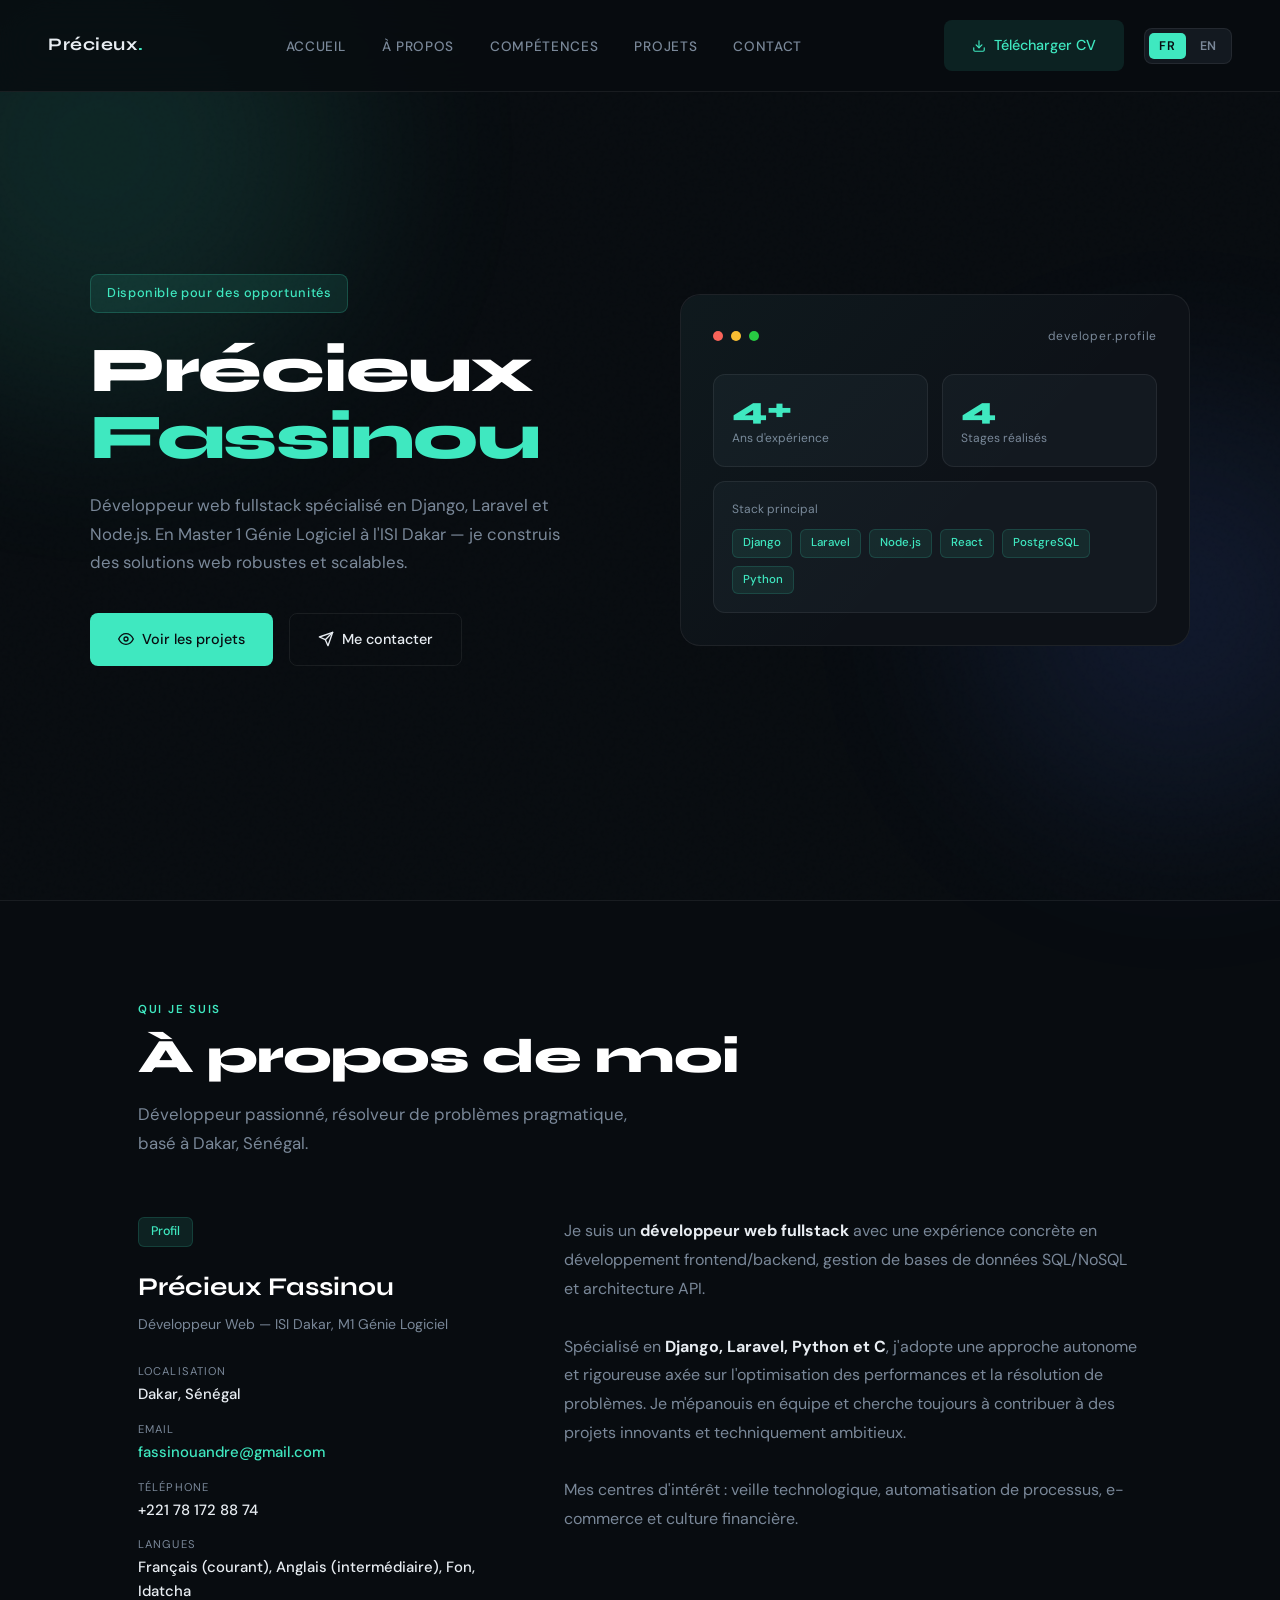
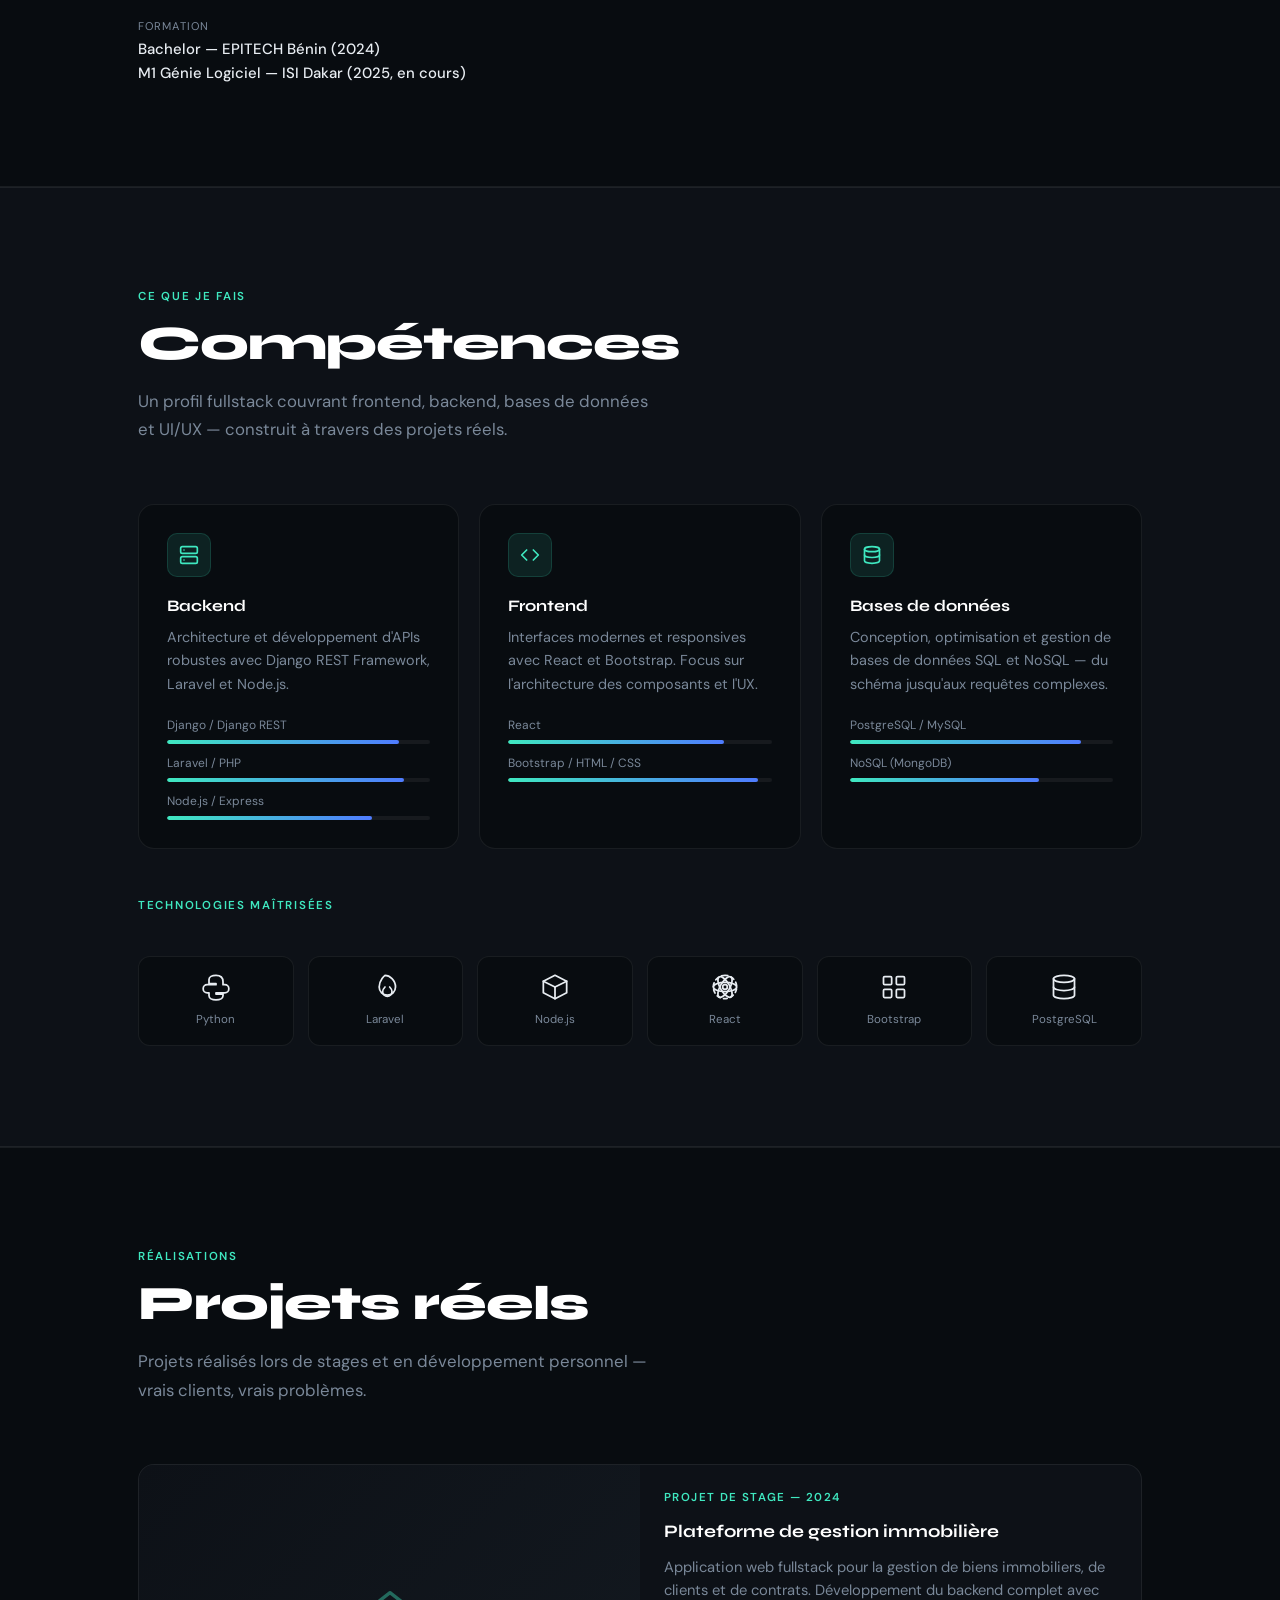
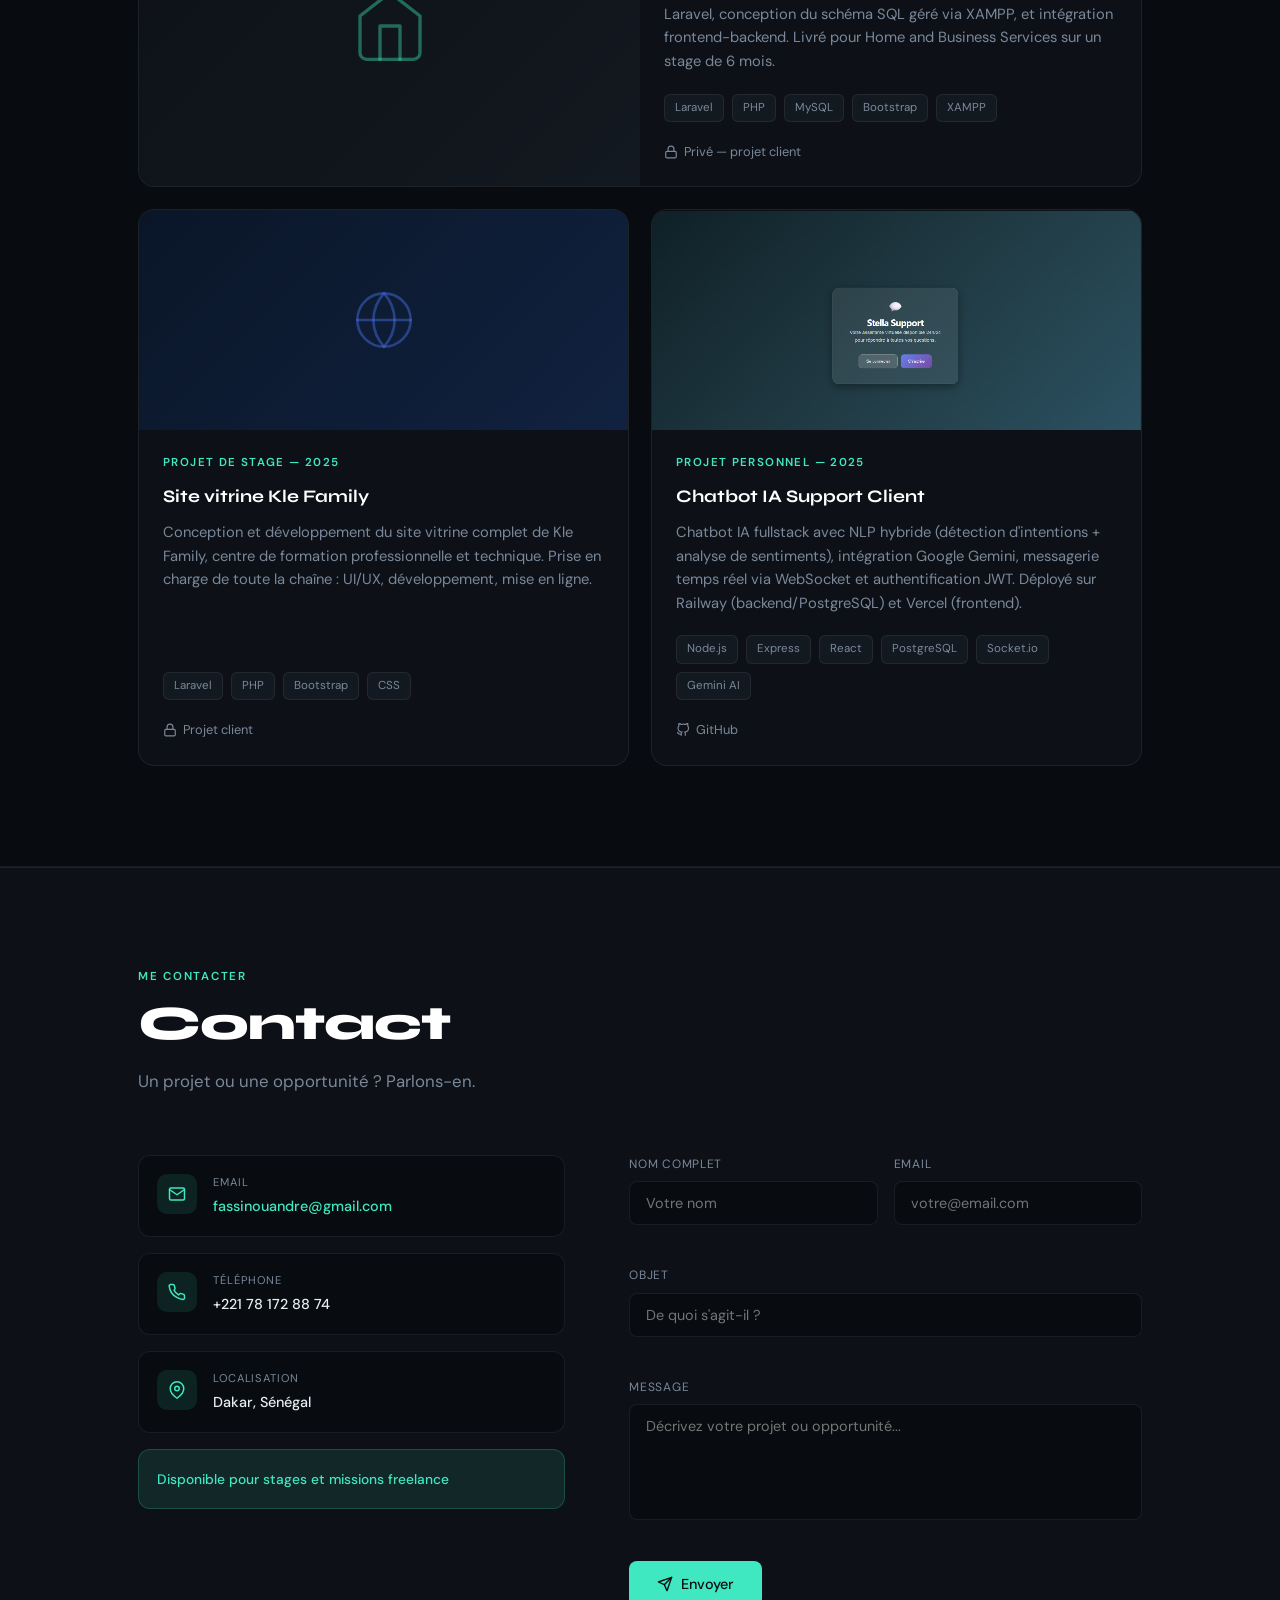
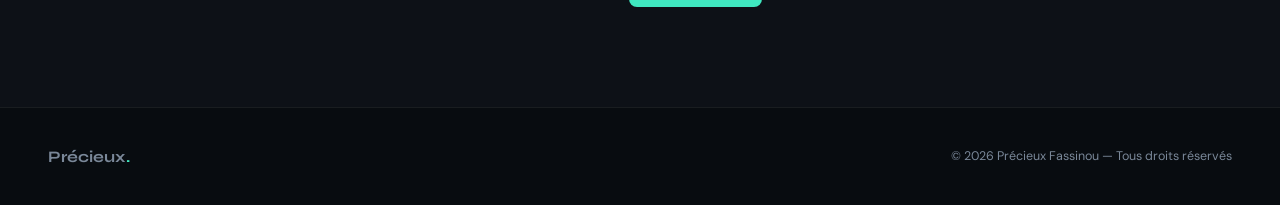
==== commit d5718758: "feat: contact form Formspree + remove timeline" ====
--- a/index.html
+++ b/index.html
@@ -111,7 +111,6 @@
       <div class="hero-inner">
         <div class="fade-in">
           <div class="hero-status">
-            <span class="status-dot"></span>
             <span data-i18n="hero_status"
               >Disponible pour des opportunités</span
             >
@@ -265,67 +264,6 @@
               expérience concrète en développement frontend/backend, gestion de
               bases de données SQL/NoSQL et architecture API.
             </p>
-
-            <div class="timeline-header" data-i18n="tl_title">
-              Parcours professionnel
-            </div>
-            <div class="tl-items">
-              <div class="tl-item fade-in">
-                <div class="tl-date">Mars – Juil. 2025</div>
-                <div class="tl-content">
-                  <div class="tl-role" data-i18n="tl1_role">
-                    Développeur Frontend
-                  </div>
-                  <div class="tl-company">Kle Family</div>
-                  <div class="tl-desc" data-i18n="tl1_desc">
-                    Conception et développement du site vitrine de l'entreprise
-                    de A à Z.
-                  </div>
-                </div>
-              </div>
-
-              <div class="tl-item fade-in">
-                <div class="tl-date">Mars – Août 2024</div>
-                <div class="tl-content">
-                  <div class="tl-role" data-i18n="tl2_role">
-                    Développeur Fullstack
-                  </div>
-                  <div class="tl-company">Home and Business Services</div>
-                  <div class="tl-desc" data-i18n="tl2_desc">
-                    Intégration fullstack d'une plateforme de gestion
-                    immobilière.
-                  </div>
-                </div>
-              </div>
-
-              <div class="tl-item fade-in">
-                <div class="tl-date">Oct. 2023 – Jan. 2024</div>
-                <div class="tl-content">
-                  <div class="tl-role" data-i18n="tl3_role">
-                    Stagiaire Développement Web
-                  </div>
-                  <div class="tl-company">Bensoft</div>
-                  <div class="tl-desc" data-i18n="tl3_desc">
-                    Fondamentaux du développement web et conception de bases de
-                    données SQL.
-                  </div>
-                </div>
-              </div>
-
-              <div class="tl-item fade-in">
-                <div class="tl-date">Juil. – Nov. 2021</div>
-                <div class="tl-content">
-                  <div class="tl-role" data-i18n="tl4_role">
-                    Développeur Web & Assistant Marketing
-                  </div>
-                  <div class="tl-company">La Vedette Media</div>
-                  <div class="tl-desc" data-i18n="tl4_desc">
-                    NoSQL, initiation Django, assistance marketing réseaux
-                    sociaux.
-                  </div>
-                </div>
-              </div>
-            </div>
           </div>
         </div>
       </div>
@@ -757,7 +695,7 @@
               </div>
               <div class="proj-links">
                 <a
-                  href="https://github.com/precieuxfassinou/chatbot-api"
+                  href="https://github.com/TON-USERNAME/stella"
                   target="_blank"
                   rel="noopener"
                   class="proj-link"
@@ -864,7 +802,6 @@
             </div>
 
             <div class="avail-card">
-              <div class="avail-dot"></div>
               <div class="avail-text" data-i18n="avail_text">
                 Disponible pour stages et missions freelance
               </div>
@@ -872,25 +809,40 @@
           </div>
 
           <div class="fade-in" style="transition-delay: 0.1s">
-            <div class="contact-form">
+            <form
+              id="contact-form"
+              class="contact-form"
+              action="https://formspree.io/f/xbdqavoq"
+              method="POST"
+              novalidate
+            >
+              <!-- Champ honeypot anti-spam (caché) -->
+              <input type="text" name="_gotcha" style="display: none" />
+
               <div class="form-row">
                 <div class="form-group">
                   <label for="c-name" data-i18n="form_name">Nom complet</label>
                   <input
                     type="text"
                     id="c-name"
+                    name="name"
                     data-i18n="form_name_ph"
                     placeholder="Votre nom"
+                    autocomplete="name"
                   />
+                  <span class="form-error" id="err-name"></span>
                 </div>
                 <div class="form-group">
                   <label for="c-email" data-i18n="form_email">Email</label>
                   <input
                     type="email"
                     id="c-email"
+                    name="email"
                     data-i18n="form_email_ph"
                     placeholder="votre@email.com"
+                    autocomplete="email"
                   />
+                  <span class="form-error" id="err-email"></span>
                 </div>
               </div>
               <div class="form-group">
@@ -898,20 +850,30 @@
                 <input
                   type="text"
                   id="c-subject"
+                  name="subject"
                   data-i18n="form_subject_ph"
                   placeholder="De quoi s'agit-il ?"
                 />
+                <span class="form-error" id="err-subject"></span>
               </div>
               <div class="form-group">
                 <label for="c-message" data-i18n="form_message">Message</label>
                 <textarea
                   id="c-message"
+                  name="message"
                   rows="5"
                   data-i18n="form_message_ph"
                   placeholder="Décrivez votre projet ou opportunité..."
                 ></textarea>
-              </div>
-              <button class="btn btn-primary" style="align-self: flex-start">
+                <span class="form-error" id="err-message"></span>
+              </div>
+
+              <button
+                type="submit"
+                class="btn btn-primary"
+                id="form-submit"
+                style="align-self: flex-start"
+              >
                 <svg
                   width="16"
                   height="16"
@@ -925,9 +887,54 @@
                   <line x1="22" y1="2" x2="11" y2="13" />
                   <polygon points="22 2 15 22 11 13 2 9 22 2" />
                 </svg>
-                <span data-i18n="form_send">Envoyer</span>
+                <span data-i18n="form_send" id="btn-label">Envoyer</span>
               </button>
-            </div>
+
+              <!-- Message de succès -->
+              <div id="form-success" class="form-success" style="display: none">
+                <svg
+                  width="18"
+                  height="18"
+                  viewBox="0 0 24 24"
+                  fill="none"
+                  stroke="currentColor"
+                  stroke-width="2"
+                  stroke-linecap="round"
+                  stroke-linejoin="round"
+                >
+                  <polyline points="20 6 9 17 4 12" />
+                </svg>
+                <span data-i18n="form_success"
+                  >Message envoyé ! Je vous réponds dans les plus brefs
+                  délais.</span
+                >
+              </div>
+              <!-- Message d'erreur réseau -->
+              <div
+                id="form-neterror"
+                class="form-neterror"
+                style="display: none"
+              >
+                <svg
+                  width="18"
+                  height="18"
+                  viewBox="0 0 24 24"
+                  fill="none"
+                  stroke="currentColor"
+                  stroke-width="2"
+                  stroke-linecap="round"
+                  stroke-linejoin="round"
+                >
+                  <circle cx="12" cy="12" r="10" />
+                  <line x1="12" y1="8" x2="12" y2="12" />
+                  <line x1="12" y1="16" x2="12.01" y2="16" />
+                </svg>
+                <span data-i18n="form_error"
+                  >Une erreur est survenue. Réessayez ou écrivez directement à
+                  fassinouandre@gmail.com</span
+                >
+              </div>
+            </form>
           </div>
         </div>
       </div>
@@ -937,7 +944,7 @@
     <footer>
       <div class="footer-logo">Précieux<span>.</span></div>
       <div class="footer-copy" data-i18n="footer_copy">
-        © 2025 Précieux Fassinou — Tous droits réservés
+        © 2026 Précieux Fassinou — Tous droits réservés
       </div>
     </footer>
 
--- a/style.css
+++ b/style.css
@@ -473,8 +473,51 @@
 }
 .form-group input:focus,
 .form-group textarea:focus { border-color: var(--accent); }
-.form-group input::placeholder,
-.form-group textarea::placeholder { color: var(--muted); }
+/* ─── VALIDATION FORMULAIRE ─── */
+.form-group input.invalid,
+.form-group textarea.invalid {
+  border-color: #f87171;
+}
+.form-group input.valid,
+.form-group textarea.valid {
+  border-color: var(--accent);
+}
+.form-error {
+  font-size: 0.75rem;
+  color: #f87171;
+  min-height: 16px;
+  display: block;
+  margin-top: 2px;
+}
+.form-success {
+  display: flex;
+  align-items: center;
+  gap: 10px;
+  background: rgba(63,232,192,0.08);
+  border: 1px solid rgba(63,232,192,0.25);
+  border-radius: 8px;
+  padding: 14px 16px;
+  color: var(--accent);
+  font-size: 0.9rem;
+  margin-top: 4px;
+}
+.form-neterror {
+  display: flex;
+  align-items: center;
+  gap: 10px;
+  background: rgba(248,113,113,0.08);
+  border: 1px solid rgba(248,113,113,0.25);
+  border-radius: 8px;
+  padding: 14px 16px;
+  color: #f87171;
+  font-size: 0.9rem;
+  margin-top: 4px;
+}
+.btn:disabled {
+  opacity: 0.6;
+  cursor: not-allowed;
+  transform: none;
+}
 
 /* ─── FOOTER ─── */
 footer {
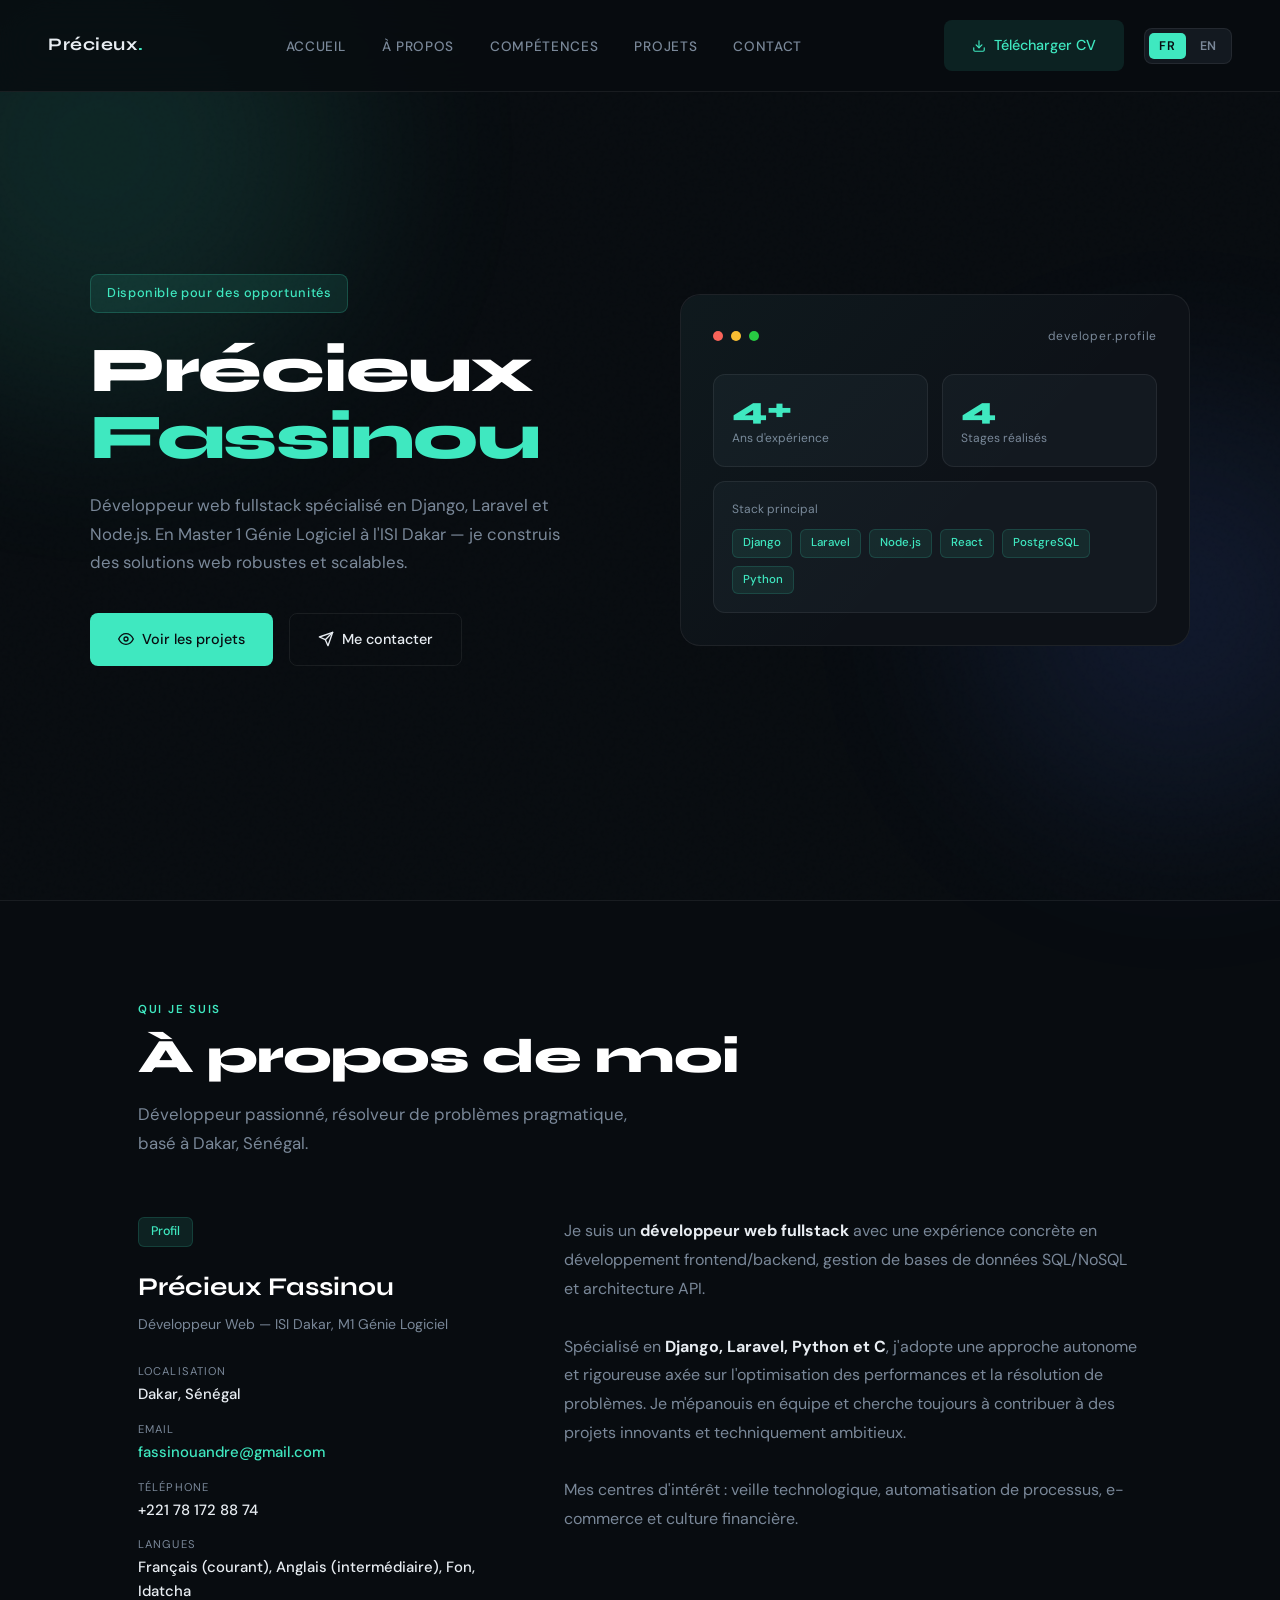
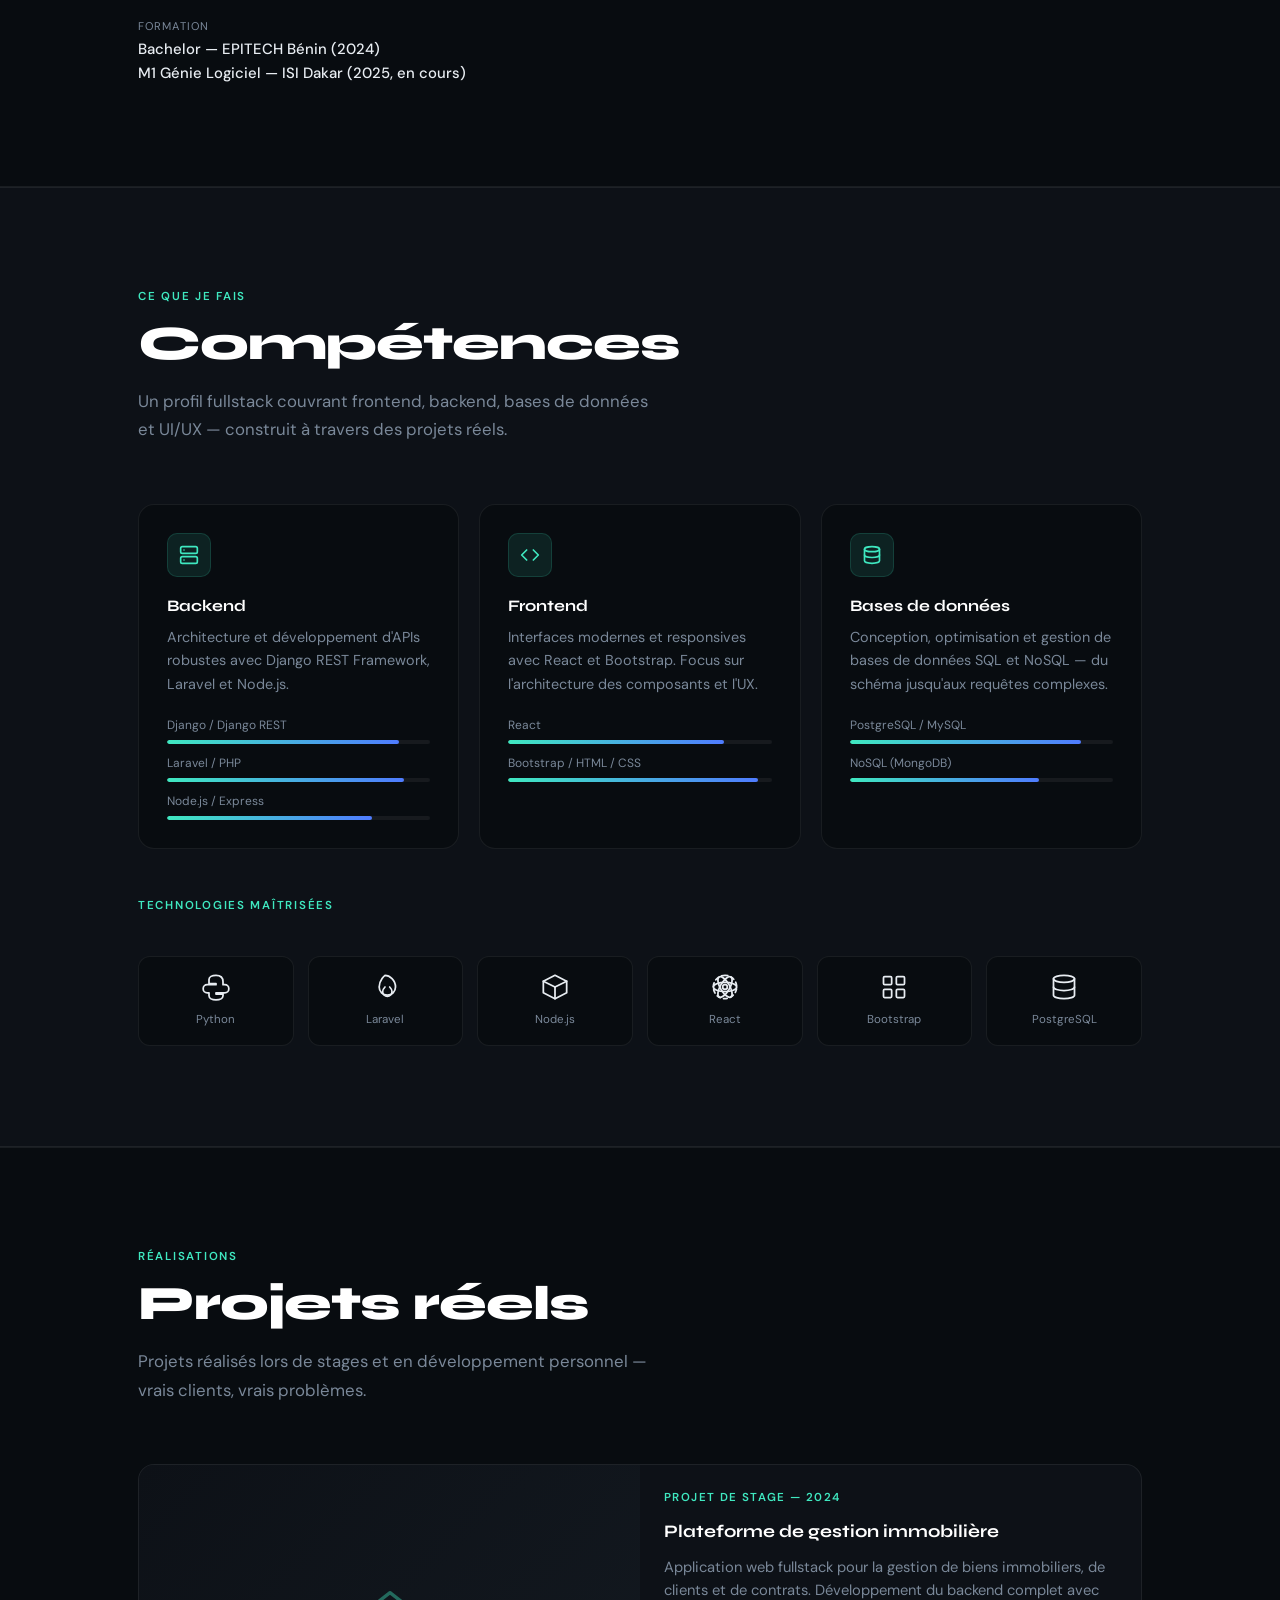
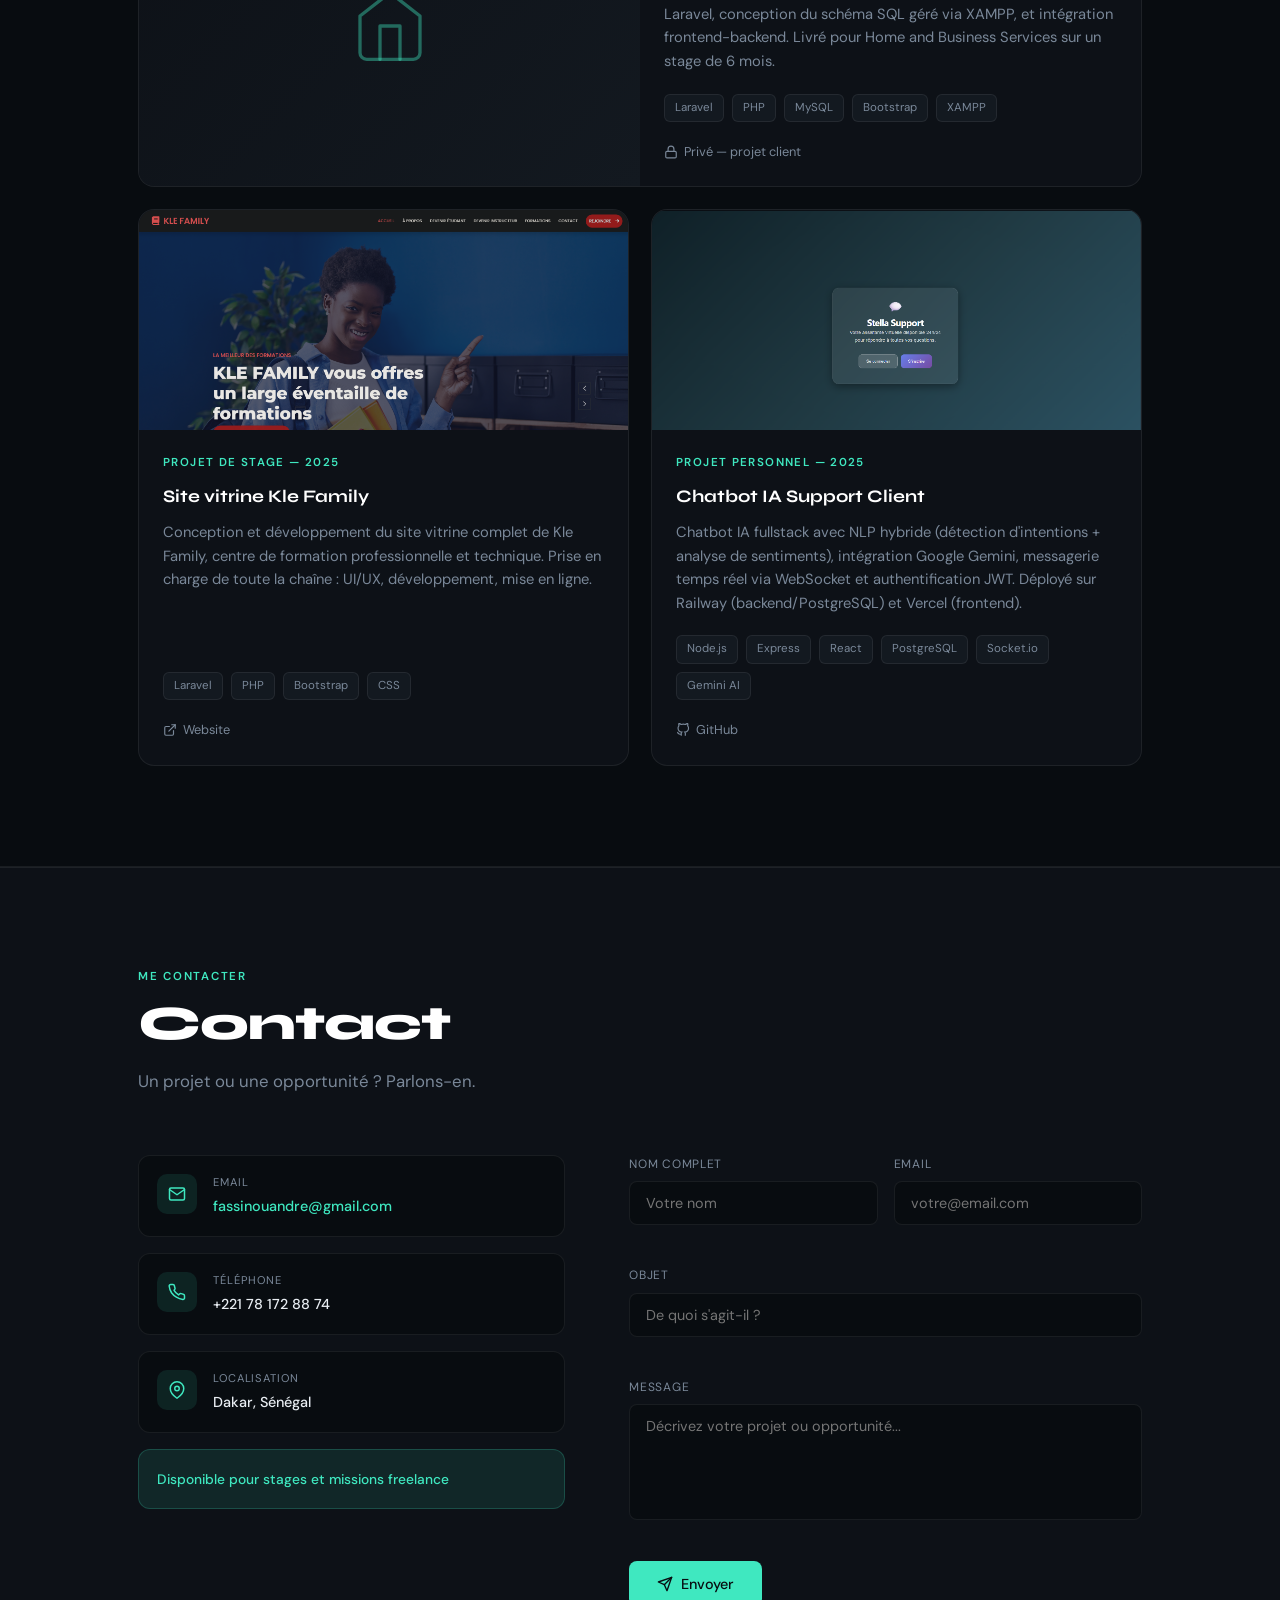
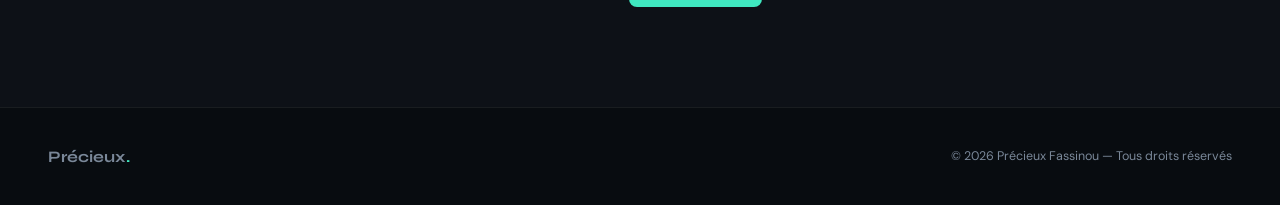
==== commit 71e3b790: "klefamily link add" ====
--- a/index.html
+++ b/index.html
@@ -11,6 +11,30 @@
       rel="stylesheet"
     />
     <link rel="stylesheet" href="style.css" />
+
+    <meta
+      name="description"
+      content="Précieux Fassinou — Développeur web fullstack basé à Dakar. Spécialisé en Django, Laravel, Node.js et React. Disponible pour stages et missions freelance."
+    />
+    <meta
+      name="keywords"
+      content="développeur web, fullstack, Django, Laravel, Node.js, React, Dakar, Sénégal, EPITECH, ISI"
+    />
+    <meta name="author" content="Précieux Fassinou" />
+
+    <meta
+      property="og:title"
+      content="Précieux Fassinou — Développeur Web Fullstack"
+    />
+    <meta
+      property="og:description"
+      content="Développeur web fullstack basé à Dakar. Django, Laravel, Node.js, React."
+    />
+    <meta property="og:type" content="website" />
+    <meta
+      property="og:url"
+      content="https://TON-USERNAME.github.io/portfolio"
+    />
   </head>
   <body>
     <!-- ORBS -->
@@ -100,7 +124,7 @@
       <a href="#skills" data-i18n="nav_skills">Compétences</a>
       <a href="#projects" data-i18n="nav_projects">Projets</a>
       <a href="#contact" data-i18n="nav_contact">Contact</a>
-      <div id="lang-switcher" style="margin-top: 16px">
+      <div class="lang-switcher-mobile" style="margin-top: 16px">
         <button class="lang-btn" data-lang="fr">FR</button>
         <button class="lang-btn" data-lang="en">EN</button>
       </div>
@@ -609,27 +633,11 @@
           <!-- Projet 2 -->
           <div class="proj-card fade-in">
             <div class="proj-img">
-              <div
-                class="proj-img-inner"
-                style="background: linear-gradient(135deg, #0a1628, #112240)"
-              >
-                <svg
-                  width="64"
-                  height="64"
-                  viewBox="0 0 24 24"
-                  fill="none"
-                  stroke="rgba(79,124,255,0.4)"
-                  stroke-width="1"
-                  stroke-linecap="round"
-                  stroke-linejoin="round"
-                >
-                  <circle cx="12" cy="12" r="10" />
-                  <line x1="2" y1="12" x2="22" y2="12" />
-                  <path
-                    d="M12 2a15.3 15.3 0 0 1 4 10 15.3 15.3 0 0 1-4 10 15.3 15.3 0 0 1-4-10 15.3 15.3 0 0 1 4-10z"
-                  />
-                </svg>
-              </div>
+              <img
+                src="klefamily.png"
+                alt="Site vitrine Kle Family"
+                class="proj-screenshot"
+              />
             </div>
             <div class="proj-body">
               <div class="proj-type" data-i18n="p2_type">
@@ -649,18 +657,28 @@
                 <span class="proj-tag">CSS</span>
               </div>
               <div class="proj-links">
-                <span class="proj-link">
+                <a
+                  href="https://www.klefamily.com"
+                  target="_blank"
+                  rel="noopener"
+                  class="proj-link"
+                >
                   <svg
                     viewBox="0 0 24 24"
                     fill="none"
                     stroke="currentColor"
                     stroke-width="2"
+                    stroke-linecap="round"
+                    stroke-linejoin="round"
                   >
-                    <rect x="3" y="11" width="18" height="11" rx="2" />
-                    <path d="M7 11V7a5 5 0 0 1 10 0v4" />
+                    <path
+                      d="M18 13v6a2 2 0 0 1-2 2H5a2 2 0 0 1-2-2V8a2 2 0 0 1 2-2h6"
+                    />
+                    <polyline points="15 3 21 3 21 9" />
+                    <line x1="10" y1="14" x2="21" y2="3" />
                   </svg>
-                  <span data-i18n="p2_lock">Projet client</span>
-                </span>
+                  Website
+                </a>
               </div>
             </div>
           </div>
@@ -695,7 +713,7 @@
               </div>
               <div class="proj-links">
                 <a
-                  href="https://github.com/TON-USERNAME/stella"
+                  href="https://github.com/precieuxfassinou/chatbot-api"
                   target="_blank"
                   rel="noopener"
                   class="proj-link"
@@ -803,7 +821,7 @@
 
             <div class="avail-card">
               <div class="avail-text" data-i18n="avail_text">
-                Disponible pour stages et missions freelance
+                Disponible pour missions freelance
               </div>
             </div>
           </div>
